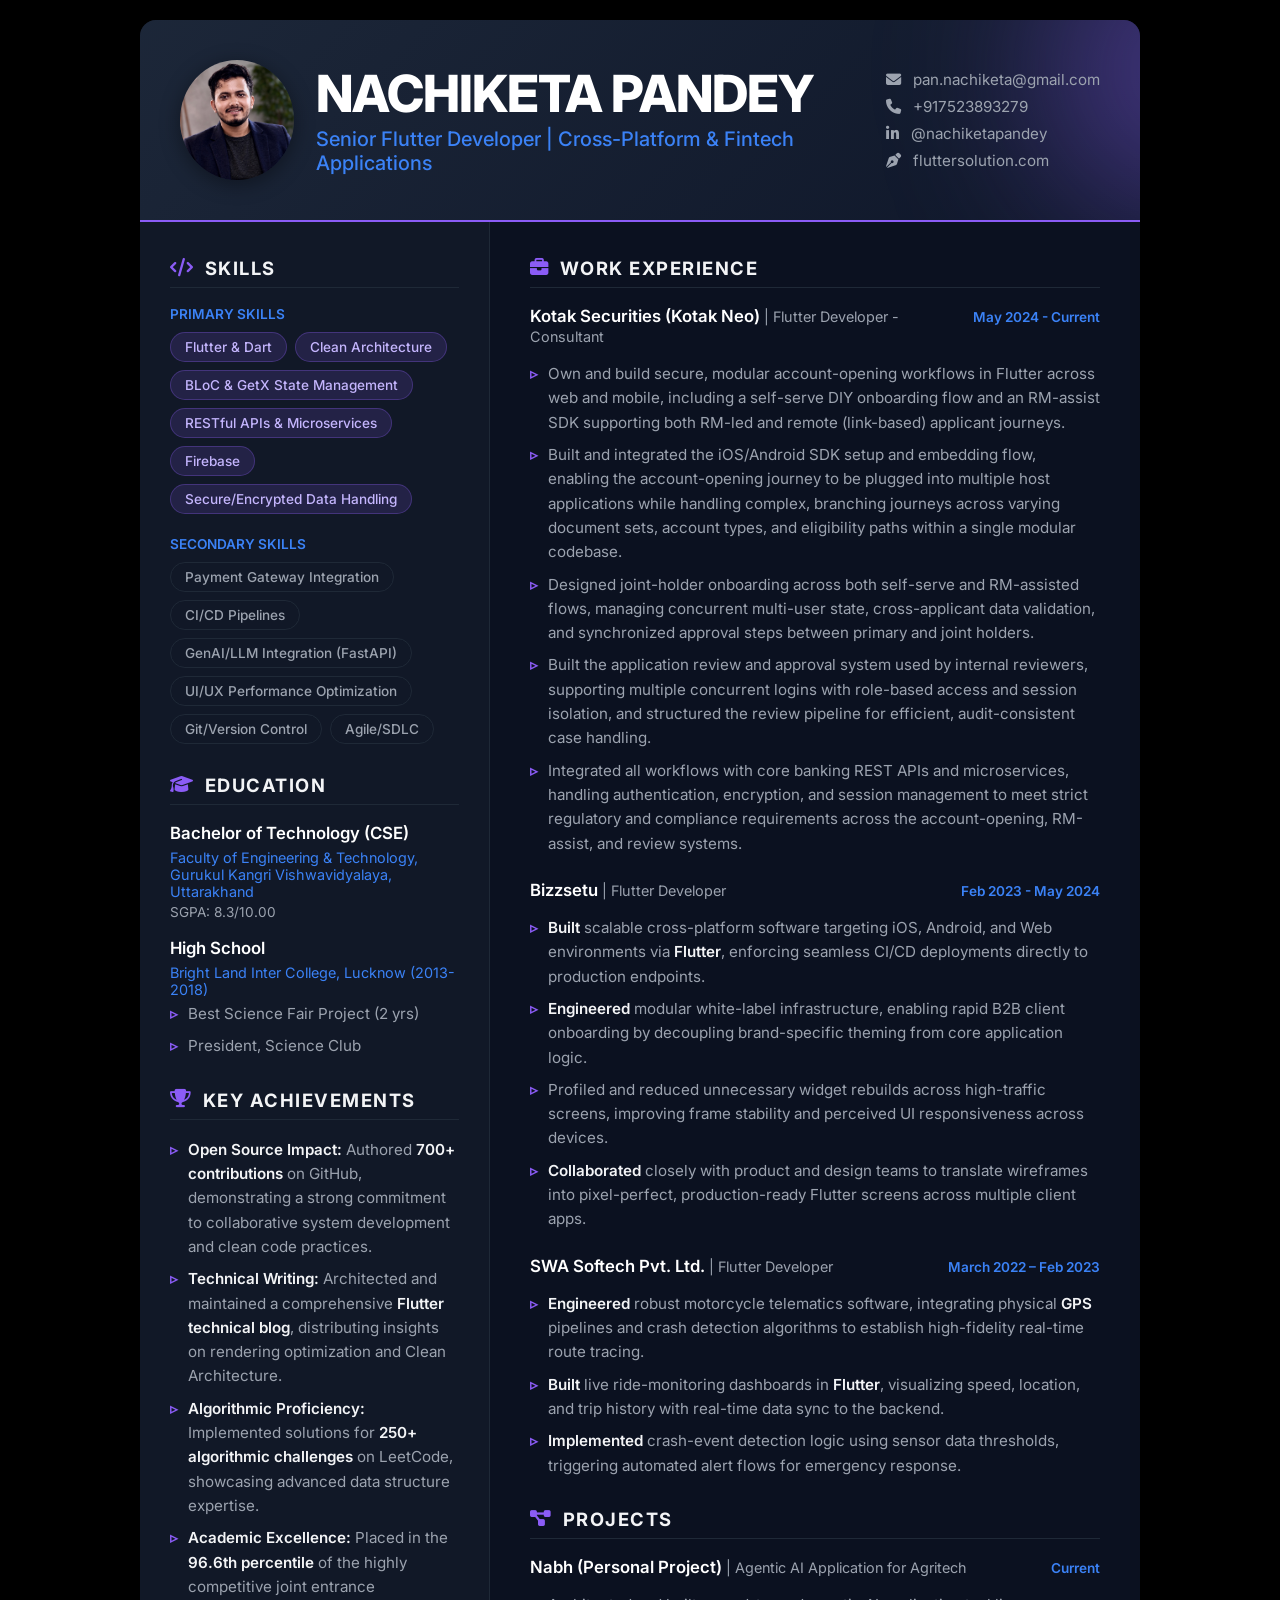
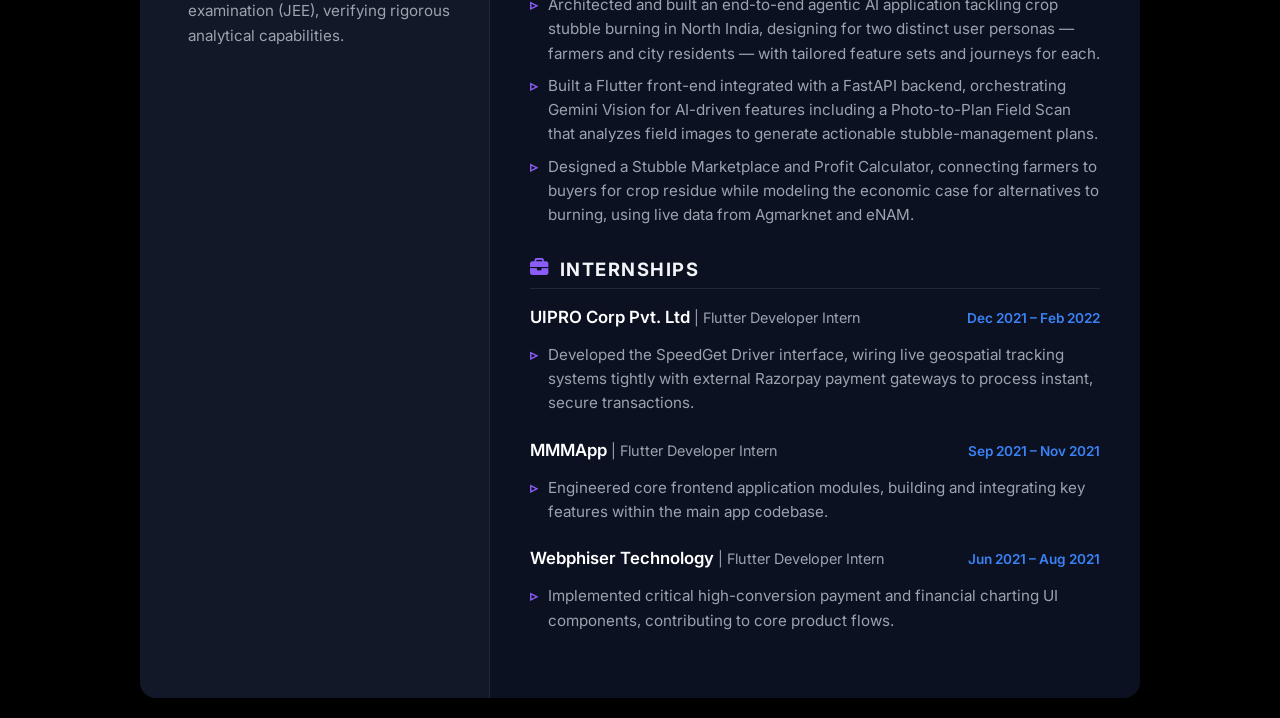
==== resume.html @ 03845c87 "resume revamp" ====
<!DOCTYPE html>
<html lang="en">

<head>
    <meta charset="UTF-8" />
    <meta name="viewport" content="width=device-width, initial-scale=1.0" />
    <meta name="title" content="Nachiketa Pandey - Resume" />
    <meta name="description" content="Resume of Nachiketa Pandey, Senior Flutter Developer" />
    <meta name="keywords" content="nachiketa, nachiketa pandey, resume, flutter, senior flutter developer, cross-platform, fintech, developer" />
    <meta name="robots" content="index, follow" />
    <title>Nachiketa Pandey - Resume</title>
    <link rel="icon" type="image/svg+xml" href="./favicon.svg" />
    <link rel="alternate icon" href="./favicon.svg" />
    <!-- Modern Fonts -->
    <link href="https://fonts.googleapis.com/css2?family=Inter:wght@300;400;500;600;700;800&display=swap"
        rel="stylesheet" />
    <link rel="stylesheet" href="https://cdnjs.cloudflare.com/ajax/libs/font-awesome/6.4.0/css/all.min.css" />
    <link href="./style.css?v=1.1" rel="stylesheet" />
</head>

<body>
    <div class="resume-container">
        <!-- Header -->
        <header>
            <div class="header-main-info">
                <img src="./profile.jpeg" alt="Nachiketa Pandey" class="profile-img" />
                <div class="header-name">
                    <h1>Nachiketa <span>Pandey</span></h1>
                    <p class="subtitle">Senior Flutter Developer | Cross-Platform & Fintech Applications</p>
                </div>
            </div>
            <div class="header-contact">
                <a href="mailto:pan.nachiketa@gmail.com"><i class="fas fa-envelope"></i> pan.nachiketa@gmail.com</a>
                <a href="callto:+917523893279"><i class="fas fa-phone"></i> +917523893279</a>
                <a href="https://www.linkedin.com/in/nachiketapandey/" target="_blank"><i class="fab fa-linkedin-in"></i> @nachiketapandey</a>
                <a href="https://portfolio.fluttersolution.com/" class="print-only portfolio-print-link" target="_blank"><i class="fas fa-globe"></i> portfolio.fluttersolution.com</a>
                <a href="https://www.fluttersolution.com/" class="blog-print-link" target="_blank"><i class="fas fa-pen-nib"></i> fluttersolution.com</a>
            </div>
        </header>

        <main>
            <!-- Summary (Print Only) -->
            <section class="summary print-only" id="summary">
                <h2>SUMMARY</h2>
                <p>Senior Flutter Developer with 4.5+ years building scalable, production-grade cross-platform applications for iOS, Android, and Web, with deep fintech domain experience across KYC/onboarding, payments, and secure account workflows. Strong in Clean Architecture, state management (BLoC/GetX), and REST/microservices integration. Additional full-stack capability with FastAPI/Python backends and LLM-powered feature development, used to independently architect and ship an end-to-end agentic AI application.</p>
            </section>

            <!-- Left Column -->
            <article class="column-left">
                <section class="skills">
                    <h2><i class="fas fa-code"></i> SKILLS</h2>
                    <div class="skill-category">
                        <h3>Primary Skills</h3>
                        <ul class="chips">
                            <li>Flutter & Dart</li>
                            <li>Clean Architecture</li>
                            <li>BLoC & GetX State Management</li>
                            <li>RESTful APIs & Microservices</li>
                            <li>Firebase</li>
                            <li>Secure/Encrypted Data Handling</li>
                        </ul>
                    </div>
                    <div class="skill-category">
                        <h3>Secondary Skills</h3>
                        <ul class="chips soft-chips">
                            <li>Payment Gateway Integration</li>
                            <li>CI/CD Pipelines</li>
                            <li>GenAI/LLM Integration (FastAPI)</li>
                            <li>UI/UX Performance Optimization</li>
                            <li>Git/Version Control</li>
                            <li>Agile/SDLC</li>
                        </ul>
                    </div>
                </section>

                <section class="education">
                    <h2><i class="fas fa-graduation-cap"></i> EDUCATION</h2>
                    <div class="edu-item">
                        <h3>Bachelor of Technology (CSE)</h3>
                        <p class="institute">Faculty of Engineering & Technology, Gurukul Kangri Vishwavidyalaya, Uttarakhand</p>
                        <p class="stats">SGPA: 8.3/10.00</p>
                    </div>
                    <div class="edu-item">
                        <h3>High School</h3>
                        <p class="institute">Bright Land Inter College, Lucknow (2013-2018)</p>
                        <ul class="bullet-list">
                            <li>Best Science Fair Project (2 yrs)</li>
                            <li>President, Science Club</li>
                        </ul>
                    </div>
                </section>

                <section class="achievements">
                    <h2><i class="fas fa-trophy"></i> KEY ACHIEVEMENTS</h2>
                    <ul class="bullet-list">
                        <li><b>Open Source Impact:</b> Authored <b>700+ contributions</b> on GitHub, demonstrating a strong commitment to collaborative system development and clean code practices.</li>
                        <li><b>Technical Writing:</b> Architected and maintained a comprehensive <b>Flutter technical blog</b>, distributing insights on rendering optimization and Clean Architecture.</li>
                        <li><b>Algorithmic Proficiency:</b> Implemented solutions for <b>250+ algorithmic challenges</b> on LeetCode, showcasing advanced data structure expertise.</li>
                        <li><b>Academic Excellence:</b> Placed in the <b>96.6th percentile</b> of the highly competitive joint entrance examination (JEE), verifying rigorous analytical capabilities.</li>
                    </ul>
                </section>
            </article>

            <!-- Right Column -->
            <article class="column-right">
                <section class="experience" id="work-experience">
                    <h2><i class="fas fa-briefcase"></i> WORK EXPERIENCE</h2>

                    <div class="job-item">
                        <div class="job-header">
                            <h3>Kotak Securities (Kotak Neo) <span>| Flutter Developer - Consultant</span></h3>
                            <span class="job-date">May 2024 - Current</span>
                        </div>
                        <ul class="bullet-list">
                            <li>Own and build secure, modular account-opening workflows in Flutter across web and mobile, including a self-serve DIY onboarding flow and an RM-assist SDK supporting both RM-led and remote (link-based) applicant journeys.</li>
                            <li>Built and integrated the iOS/Android SDK setup and embedding flow, enabling the account-opening journey to be plugged into multiple host applications while handling complex, branching journeys across varying document sets, account types, and eligibility paths within a single modular codebase.</li>
                            <li>Designed joint-holder onboarding across both self-serve and RM-assisted flows, managing concurrent multi-user state, cross-applicant data validation, and synchronized approval steps between primary and joint holders.</li>
                            <li>Built the application review and approval system used by internal reviewers, supporting multiple concurrent logins with role-based access and session isolation, and structured the review pipeline for efficient, audit-consistent case handling.</li>
                            <li>Integrated all workflows with core banking REST APIs and microservices, handling authentication, encryption, and session management to meet strict regulatory and compliance requirements across the account-opening, RM-assist, and review systems.</li>
                        </ul>
                    </div>

                    <div class="job-item">
                        <div class="job-header">
                            <h3>Bizzsetu <span>| Flutter Developer</span></h3>
                            <span class="job-date">Feb 2023 - May 2024</span>
                        </div>
                        <ul class="bullet-list">
                            <li><b>Built</b> scalable cross-platform software targeting iOS, Android, and Web environments via <b>Flutter</b>, enforcing seamless CI/CD deployments directly to production endpoints.</li>
                            <li><b>Engineered</b> modular white-label infrastructure, enabling rapid B2B client onboarding by decoupling brand-specific theming from core application logic.</li>
                            <li>Profiled and reduced unnecessary widget rebuilds across high-traffic screens, improving frame stability and perceived UI responsiveness across devices.</li>
                            <li><b>Collaborated</b> closely with product and design teams to translate wireframes into pixel-perfect, production-ready Flutter screens across multiple client apps.</li>
                        </ul>
                    </div>

                    <div class="job-item">
                        <div class="job-header">
                            <h3>SWA Softech Pvt. Ltd. <span>| Flutter Developer</span></h3>
                            <span class="job-date">March 2022 – Feb 2023</span>
                        </div>
                        <ul class="bullet-list">
                            <li><b>Engineered</b> robust motorcycle telematics software, integrating physical <b>GPS</b> pipelines and crash detection algorithms to establish high-fidelity real-time route tracing.</li>
                            <li><b>Built</b> live ride-monitoring dashboards in <b>Flutter</b>, visualizing speed, location, and trip history with real-time data sync to the backend.</li>
                            <li><b>Implemented</b> crash-event detection logic using sensor data thresholds, triggering automated alert flows for emergency response.</li>
                        </ul>
                    </div>
                </section>

                <section class="experience" id="projects">
                    <h2><i class="fas fa-project-diagram"></i> PROJECTS</h2>
                    <div class="job-item">
                        <div class="job-header">
                            <h3>Nabh (Personal Project) <span>| Agentic AI Application for Agritech</span></h3>
                            <span class="job-date">Current</span>
                        </div>
                        <ul class="bullet-list">
                            <li>Architected and built an end-to-end agentic AI application tackling crop stubble burning in North India, designing for two distinct user personas — farmers and city residents — with tailored feature sets and journeys for each.</li>
                            <li>Built a Flutter front-end integrated with a FastAPI backend, orchestrating Gemini Vision for AI-driven features including a Photo-to-Plan Field Scan that analyzes field images to generate actionable stubble-management plans.</li>
                            <li>Designed a Stubble Marketplace and Profit Calculator, connecting farmers to buyers for crop residue while modeling the economic case for alternatives to burning, using live data from Agmarknet and eNAM.</li>
                        </ul>
                    </div>
                </section>

                <section class="experience" id="internship">
                    <h2><i class="fas fa-briefcase"></i> INTERNSHIPS</h2>

                    <div class="job-item">
                        <div class="job-header">
                            <h3>UIPRO Corp Pvt. Ltd <span>| Flutter Developer Intern</span></h3>
                            <span class="job-date">Dec 2021 – Feb 2022</span>
                        </div>
                        <ul class="bullet-list">
                            <li>Developed the SpeedGet Driver interface, wiring live geospatial tracking systems tightly with external Razorpay payment gateways to process instant, secure transactions.</li>
                        </ul>
                    </div>

                    <div class="job-item">
                        <div class="job-header">
                            <h3>MMMApp <span>| Flutter Developer Intern</span></h3>
                            <span class="job-date">Sep 2021 – Nov 2021</span>
                        </div>
                        <ul class="bullet-list">
                            <li>Engineered core frontend application modules, building and integrating key features within the main app codebase.</li>
                        </ul>
                    </div>

                    <div class="job-item">
                        <div class="job-header">
                            <h3>Webphiser Technology <span>| Flutter Developer Intern</span></h3>
                            <span class="job-date">Jun 2021 – Aug 2021</span>
                        </div>
                        <ul class="bullet-list">
                            <li>Implemented critical high-conversion payment and financial charting UI components, contributing to core product flows.</li>
                        </ul>
                    </div>

                </section>
            </article>
        </main>
    <!-- Draggable Floating Action Widget -->
    <div class="fab-container print-only-hide" id="fabContainer">
        <div class="fab-header" id="fabHeader" title="Drag to move">
            <i class="fas fa-grip-vertical"></i>
            <span>Quick Contact & Actions</span>
            <button class="fab-toggle" id="fabToggle" aria-label="Toggle actions"><i class="fas fa-chevron-down"></i></button>
        </div>
        <div class="fab-options" id="fabOptions">
            <a href="javascript:window.print()" class="fab-btn" title="Download / Export PDF">
                <i class="fas fa-download"></i><span>Export PDF</span>
            </a>
            <a href="mailto:pan.nachiketa@gmail.com" class="fab-btn" title="Email">
                <i class="fas fa-envelope"></i><span>Email</span>
            </a>
            <a href="callto:+917523893279" class="fab-btn" title="Call">
                <i class="fas fa-phone"></i><span>Call</span>
            </a>
            <a href="https://www.linkedin.com/in/nachiketapandey/" target="_blank" class="fab-btn" title="LinkedIn">
                <i class="fab fa-linkedin-in"></i><span>LinkedIn</span>
            </a>
            <a href="https://www.fluttersolution.com/" target="_blank" class="fab-btn" title="Blog Site">
                <i class="fas fa-pen-nib"></i><span>Blog</span>
            </a>
        </div>
    </div>

    <!-- Exclusive Hire Deal Banner Modal -->
    <div class="hire-modal-overlay print-only-hide" id="hireModalOverlay">
        <div class="hire-modal-card">
            <button class="hire-modal-close" id="hireModalClose" aria-label="Close deal">&times;</button>
            <div class="hire-badge"><i class="fas fa-bolt"></i> EXCLUSIVE TALENT OFFER</div>
            <h2>Limited-Time Opportunity</h2>
            <p class="hire-subtitle">Looking for a Senior Flutter & Fintech Developer with 4.5+ years of proven delivery experience?</p>
            <div class="hire-highlights">
                <div class="highlight-item"><i class="fas fa-check-circle"></i> Complete End-to-End Ownership</div>
                <div class="highlight-item"><i class="fas fa-check-circle"></i> Clean Architecture & BLoC/GetX</div>
                <div class="highlight-item"><i class="fas fa-check-circle"></i> Full-Stack FastAPI & GenAI Capability</div>
            </div>
            <div class="hire-actions">
                <a href="mailto:pan.nachiketa@gmail.com?subject=Exclusive%20Role%20Discussion" class="hire-btn-primary"><i class="fas fa-paper-plane"></i> Schedule Discussion</a>
                <a href="callto:+917523893279" class="hire-btn-secondary"><i class="fas fa-phone-alt"></i> Direct Call</a>
            </div>
            <div class="hire-timer-bar" id="hireTimerBar">
                <span>Offer banner closing in <strong id="hireTimerCount">20</strong>s</span>
                <div class="timer-progress-track">
                    <div class="timer-progress-fill" id="timerProgressFill"></div>
                </div>
            </div>
        </div>
    </div>

    <!-- Top Left Minimized Pill Trigger -->
    <button class="hire-pill-trigger print-only-hide" id="hirePillTrigger">
        <i class="fas fa-bolt"></i>
        <span>Exclusive Offer</span>
    </button>

    <script>
        const fabContainer = document.getElementById('fabContainer');
        const fabHeader = document.getElementById('fabHeader');
        const fabToggle = document.getElementById('fabToggle');
        const fabOptions = document.getElementById('fabOptions');

        const hireModalOverlay = document.getElementById('hireModalOverlay');
        const hireModalClose = document.getElementById('hireModalClose');
        const hireTimerCount = document.getElementById('hireTimerCount');
        const timerProgressFill = document.getElementById('timerProgressFill');
        const hireTimerBar = document.getElementById('hireTimerBar');
        const hirePillTrigger = document.getElementById('hirePillTrigger');

        let isTimerFinished = false;

        // 1. Show FAB popup after 3 seconds delay
        window.addEventListener('DOMContentLoaded', () => {
            setTimeout(() => {
                if (fabContainer) {
                    fabContainer.classList.add('visible');
                }
            }, 3000);

            // 2. Show Exclusive Hire Deal Banner after 10 seconds delay
            setTimeout(() => {
                if (hireModalOverlay) {
                    hireModalOverlay.classList.add('visible');

                    // Start 20-second countdown & progress bar fill
                    let remainingSeconds = 20;
                    if (timerProgressFill) {
                        timerProgressFill.style.transition = 'width 20s linear';
                        timerProgressFill.style.width = '0%';
                    }

                    const countdownInterval = setInterval(() => {
                        remainingSeconds -= 1;
                        if (hireTimerCount && remainingSeconds >= 0) {
                            hireTimerCount.textContent = remainingSeconds;
                        }
                    }, 1000);

                    // Auto minimize after 20 seconds
                    setTimeout(() => {
                        clearInterval(countdownInterval);
                        minimizeHireModal();
                    }, 20000);
                }
            }, 10000);
        });

        function minimizeHireModal() {
            isTimerFinished = true;
            if (hireModalOverlay) {
                hireModalOverlay.classList.remove('visible');
            }
            if (hirePillTrigger) {
                hirePillTrigger.classList.add('visible');
            }
        }

        function reopenHireModal() {
            if (hireModalOverlay) {
                // Hide timer bar when reopened
                if (isTimerFinished && hireTimerBar) {
                    hireTimerBar.style.display = 'none';
                }
                hireModalOverlay.classList.add('visible');
            }
        }

        if (hireModalClose) {
            hireModalClose.addEventListener('click', minimizeHireModal);
        }

        if (hirePillTrigger) {
            hirePillTrigger.addEventListener('click', reopenHireModal);
        }

        // Toggle visibility menu
        if (fabToggle && fabOptions) {
            fabToggle.addEventListener('click', (e) => {
                e.stopPropagation();
                fabOptions.classList.toggle('collapsed');
                fabToggle.classList.toggle('collapsed');
            });
        }

        // Drag and Drop functionality
        if (fabContainer && fabHeader) {
            let isDragging = false;
            let currentX, currentY, initialX, initialY;
            let xOffset = 0, yOffset = 0;

            fabHeader.addEventListener('mousedown', dragStart);
            document.addEventListener('mousemove', drag);
            document.addEventListener('mouseup', dragEnd);

            fabHeader.addEventListener('touchstart', dragStart, { passive: false });
            document.addEventListener('touchmove', drag, { passive: false });
            document.addEventListener('touchend', dragEnd);

            function dragStart(e) {
                if (e.type === 'touchstart') {
                    initialX = e.touches[0].clientX - xOffset;
                    initialY = e.touches[0].clientY - yOffset;
                } else {
                    initialX = e.clientX - xOffset;
                    initialY = e.clientY - yOffset;
                }
                if (e.target === fabHeader || fabHeader.contains(e.target)) {
                    isDragging = true;
                }
            }

            function drag(e) {
                if (isDragging) {
                    e.preventDefault();
                    if (e.type === 'touchmove') {
                        currentX = e.touches[0].clientX - initialX;
                        currentY = e.touches[0].clientY - initialY;
                    } else {
                        currentX = e.clientX - initialX;
                        currentY = e.clientY - initialY;
                    }
                    xOffset = currentX;
                    yOffset = currentY;
                    setTranslate(currentX, currentY, fabContainer);
                }
            }

            function setTranslate(xPos, yPos, el) {
                el.style.transform = `translate3d(${xPos}px, ${yPos}px, 0)`;
            }

            function dragEnd() {
                initialX = currentX;
                initialY = currentY;
                isDragging = false;
            }
        }
    </script>
</body>

</html>
---- style.css ----
@import url('https://fonts.googleapis.com/css2?family=Inter:wght@300;400;500;600;700&display=swap');

:root {
  --bg-color: #0b1120;
  --panel-bg: #111827;
  --text-main: #f3f4f6;
  --text-muted: #9ca3af;
  --accent: #8b5cf6;
  --accent-glow: rgba(139, 92, 246, 0.4);
  --accent-secondary: #3b82f6;
  --border-color: #1f2937;
}

* {
  box-sizing: border-box;
  margin: 0;
  padding: 0;
}

body {
  font-family: 'Inter', sans-serif;
  background-color: #000;
  color: var(--text-main);
  display: flex;
  justify-content: center;
  padding: 20px;
  min-height: 100vh;
}

.resume-container {
  width: 100%;
  max-width: 1000px;
  background-color: var(--bg-color);
  box-shadow: 0 10px 50px rgba(0,0,0,0.8);
  border-radius: 16px;
  overflow: hidden;
  display: flex;
  flex-direction: column;
}

/* Header */
header {
  display: flex;
  justify-content: space-between;
  align-items: center;
  padding: 40px;
  background: linear-gradient(135deg, rgba(30,41,59,0.9), rgba(15,23,42,1));
  border-bottom: 2px solid var(--accent);
  position: relative;
  overflow: hidden;
}

header::before {
  content: '';
  position: absolute;
  top: -50%; right: -20%;
  width: 300px; height: 300px;
  background: var(--accent-glow);
  filter: blur(80px);
  border-radius: 50%;
  pointer-events: none;
}

.header-main-info {
  display: flex;
  align-items: center;
  gap: 22px;
  z-index: 10;
}

.profile-img {
  width: 120px;
  height: 120px;
  border-radius: 50%;
  object-fit: cover;
  border: none;
  box-shadow: 0 4px 20px rgba(0, 0, 0, 0.4);
}

.header-name h1 {
  font-size: 3.2rem;
  font-weight: 800;
  letter-spacing: -1px;
  color: #fff;
  line-height: 1.1;
  text-transform: uppercase;
}

.header-name h1 span {
  color: #fff;
}

.header-name .subtitle {
  font-size: 1.25rem;
  color: var(--accent-secondary);
  margin-top: 5px;
  font-weight: 500;
}

.header-contact {
  display: flex;
  flex-direction: column;
  gap: 8px;
  font-size: 0.95rem;
  z-index: 10;
}

.header-contact a {
  color: var(--text-muted);
  text-decoration: none;
  display: flex;
  align-items: center;
  gap: 12px;
  transition: color 0.3s, transform 0.3s;
}

.header-contact a:hover {
  color: var(--accent);
  transform: translateX(-4px);
}

/* Main Content area */
main {
  display: grid;
  grid-template-columns: 35% 65%;
  flex: 1;
}

.column-left {
  background-color: var(--panel-bg);
  padding: 35px 30px;
  border-right: 1px solid var(--border-color);
}

.column-right {
  padding: 35px 40px;
}

section {
  margin-bottom: 30px;
}



section h2 {
  font-size: 1.15rem;
  font-weight: 700;
  color: var(--text-main);
  text-transform: uppercase;
  letter-spacing: 1.5px;
  margin-bottom: 18px;
  display: flex;
  align-items: center;
  gap: 10px;
  border-bottom: 1px solid var(--border-color);
  padding-bottom: 8px;
}

section h2 i {
  color: var(--accent);
}

h3 {
  font-size: 1.05rem;
  color: #fff;
  font-weight: 600;
  margin-bottom: 6px;
}

/* Skills */
.skill-category {
  margin-bottom: 22px;
}

.skill-category h3 {
  color: var(--accent-secondary);
  font-size: 0.85rem;
  text-transform: uppercase;
  margin-bottom: 10px;
}

.chips {
  display: flex;
  flex-wrap: wrap;
  gap: 8px;
  list-style: none;
}

.chips li, .chips span {
  background: rgba(139, 92, 246, 0.15);
  color: #c4b5fd;
  border: 1px solid rgba(139, 92, 246, 0.3);
  padding: 6px 14px;
  border-radius: 20px;
  font-size: 0.85rem;
  font-weight: 500;
  transition: all 0.2s ease;
}

.chips li:hover, .chips span:hover {
  background: rgba(139, 92, 246, 0.35);
  transform: translateY(-2px);
  box-shadow: 0 4px 10px rgba(139, 92, 246, 0.2);
}

.soft-chips li, .soft-chips span {
  background: transparent;
  color: var(--text-muted);
  border: 1px solid var(--border-color);
}

.soft-chips li:hover, .soft-chips span:hover {
  background: var(--border-color);
  transform: translateY(-2px);
  box-shadow: none;
}

/* Education */
.edu-item {
  margin-bottom: 18px;
}

.edu-item .institute {
  color: var(--accent-secondary);
  font-size: 0.9rem;
  margin-bottom: 4px;
}

.edu-item .stats {
  font-size: 0.85rem;
  color: var(--text-muted);
}

/* Lists */
.bullet-list {
  list-style: none;
}
.bullet-list li {
  position: relative;
  padding-left: 18px;
  font-size: 0.95rem;
  color: var(--text-muted);
  line-height: 1.6;
  margin-bottom: 8px;
}
.bullet-list li::before {
  content: "▹";
  position: absolute;
  left: 0;
  color: var(--accent);
  font-weight: bold;
}
.bullet-list li b {
  color: var(--text-main);
  font-weight: 600;
}

/* Experience / Projects */
.job-item {
  margin-bottom: 24px;
}

.job-header {
  display: flex;
  justify-content: space-between;
  align-items: baseline;
  margin-bottom: 10px;
}

.job-header h3 span {
  color: var(--text-muted);
  font-weight: 400;
  font-size: 0.9rem;
}

.job-date {
  font-size: 0.85rem;
  color: var(--accent-secondary);
  font-weight: 600;
  white-space: nowrap;
}

.minor-text {
  font-size: 0.9rem;
  color: var(--text-muted);
  line-height: 1.5;
}

/* Animations */
@keyframes fadeInUp {
  from { opacity: 0; transform: translateY(15px); }
  to { opacity: 1; transform: translateY(0); }
}

.job-item, .edu-item, .skill-category {
  animation: fadeInUp 0.6s ease-out both;
}

.job-item:nth-child(2) { animation-delay: 0.1s; }
.job-item:nth-child(3) { animation-delay: 0.2s; }
.job-item:nth-child(4) { animation-delay: 0.3s; }
.job-item:nth-child(5) { animation-delay: 0.4s; }

/* Utilities */
.print-only {
  display: none !important;
}

/* Print styling for ATS compatibility */
@media print {
  @page {
    margin: 0.5cm 1.2cm 1.2cm 1.2cm;
    size: A4;
  }
  
  :root {
    --bg-color: #ffffff;
    --panel-bg: #ffffff; 
    --text-main: #000000;
    --text-muted: #000000;
    --accent: #000000;
    --accent-glow: transparent;
    --accent-secondary: #000000;
    --border-color: #000000;
  }

  html, body {
    -webkit-print-color-adjust: exact !important;
    print-color-adjust: exact !important;
    font-family: Arial, Helvetica, sans-serif !important;
    font-size: 9.5px;
    background: #ffffff !important;
    color: #000000 !important;
    line-height: 1.4;
  }
  
  body {
    padding: 0;
    margin: 0;
    display: block;
    animation: none !important;
  }

  .resume-container {
    box-shadow: none;
    max-width: none;
    width: 100%;
    margin: 0;
    border-radius: 0;
  }

  .print-only {
    display: block !important;
  }

  main {
    display: flex;
    flex-direction: column;
  }

  .column-left, .column-right {
    display: contents; /* Flattens layout into single column for ATS */
  }

  /* Single column precise ATS reading order */
  #summary         { order: 1; }
  .skills          { order: 2; }
  #work-experience { order: 3; }
  #projects        { order: 4; }
  #internship      { order: 5; }
  .education       { order: 6; }
  .achievements    { order: 7; }

  /* Format page breaks inside for better PDF reading */
  .job-item, .edu-item, .skill-category {
    page-break-inside: avoid;
    break-inside: avoid;
  }

  /* Soft header for print */
  header {
    background: #ffffff !important;
    border-bottom: 2px solid #000000;
    padding: 0 0 10px 0;
    display: flex;
    flex-direction: column;
    align-items: center;
    text-align: center;
  }

  header::before, .profile-img {
    display: none !important; /* Hide glow & avatar for ATS print export */
  }

  .header-name { margin-bottom: 2px; }
  
  .header-contact {
    display: flex;
    flex-direction: row;
    flex-wrap: wrap;
    justify-content: center;
    gap: 5px;
  }

  .fas, .fab { display: none !important; }

  .header-contact a[href^="mailto:"]::before { content: "Email: "; font-weight: bold; }
  .header-contact a[href^="callto:"]::before { content: "Phone: "; font-weight: bold; }
  .header-contact a[href*="linkedin.com"]::before { content: "LinkedIn: "; font-weight: bold; }
  .header-contact a[href*="github.com/nacpa"]::before { content: "GitHub: "; font-weight: bold; }
  .header-contact a.portfolio-print-link::before { content: "Portfolio: "; font-weight: bold; }
  .header-contact a.blog-print-link::before { content: "Blog: "; font-weight: bold; }

  .header-name h1, .header-name h1 span { 
    color: var(--text-main) !important;
    font-size: 1.6rem !important;
    letter-spacing: 4px;
  }

  .header-name .subtitle {
    color: var(--accent-secondary) !important;
    font-size: 0.85rem !important;
    margin-top: 1px;
  }

  h2, h3 {
    color: var(--text-main) !important;
    margin-bottom: 1px !important;
  }
  
  p, span, li {
    color: var(--text-muted) !important;
  }
  
  i {
    color: var(--accent) !important;
  }

  /* Convert chips to plain comma-separated text */
  .chips {
    display: block;
    margin-bottom: 6px;
  }
  
  .chips li, .chips span {
    display: inline;
    border: none !important;
    background: transparent !important;
    padding: 0;
    font-size: 0.85rem;
    color: #000000 !important;
    margin: 0;
    box-shadow: none !important;
    transform: none !important;
  }

  .chips li::after {
    content: ", ";
  }
  .chips li:last-child::after {
    content: "";
  }

  .bullet-list {
    padding-left: 0;
    margin-left: 10px;
  }

  .bullet-list li {
    position: relative;
    padding-left: 12px;
    margin-left: 0;
  }

  .bullet-list li::before {
    content: "•" !important;
    color: #000000;
    position: absolute;
    left: 0;
    top: 0;
    line-height: inherit;
  }

  .column-left section, .column-right section { 
    margin-bottom: 5px; 
  }

  section {
    margin-bottom: 5px;
  }

  section h2 { 
    font-size: 1.0rem;
    border-bottom: 1.2px solid #000000; 
    padding-bottom: 1px;
    margin-bottom: 3.5px;
    margin-top: 5px;
  }

  .skill-category { margin-bottom: 3.5px; }
  .skill-category h3 { font-size: 0.87rem; margin-bottom: 2px; }

  .job-header {
    display: block;
    margin-bottom: 1px;
  }

  .job-header h3 {
    display: inline;
    font-size: 0.97rem;
    margin-bottom: 0;
  }

  .job-date {
    display: inline;
    font-size: 0.86rem;
    font-weight: bold;
    margin-left: 6px;
    color: #000000 !important;
  }

  h3 { font-size: 0.97rem; margin-bottom: 0; }
  .bullet-list li { margin-bottom: 2.2px; font-size: 0.91rem; line-height: 1.42; }
  .bullet-list li::before { top: 0; }
  .job-date { font-weight: bold; font-size: 0.86rem; }
  .minor-text { font-size: 0.90rem; line-height: 1.40; }
  .edu-item .institute { font-size: 0.88rem; }
  .edu-item .stats { font-size: 0.86rem; }
  .job-item { margin-bottom: 6px; }
  .edu-item { margin-bottom: 4px; }

  .fab-container, .hire-modal-overlay, .hire-pill-trigger, .print-only-hide {
    display: none !important;
  }
}

/* Draggable Floating Action Widget */
.fab-container {
  position: fixed !important;
  bottom: 30px !important;
  right: 30px !important;
  display: flex;
  flex-direction: column;
  background: var(--panel-bg);
  border: 1px solid var(--accent);
  border-radius: 14px;
  box-shadow: 0 10px 30px rgba(0, 0, 0, 0.7), 0 0 15px var(--accent-glow);
  z-index: 99999 !important;
  overflow: hidden;
  touch-action: none;
  user-select: none;
  min-width: 210px;
  opacity: 0;
  visibility: hidden;
  transform: translateY(30px) scale(0.9);
  transition: opacity 0.5s cubic-bezier(0.175, 0.885, 0.32, 1.275), 
              visibility 0.5s cubic-bezier(0.175, 0.885, 0.32, 1.275), 
              transform 0.5s cubic-bezier(0.175, 0.885, 0.32, 1.275);
}

.fab-container.visible {
  opacity: 1;
  visibility: visible;
  transform: translateY(0) scale(1);
}

.fab-header {
  display: flex;
  align-items: center;
  gap: 10px;
  padding: 10px 14px;
  background: linear-gradient(135deg, rgba(139, 92, 246, 0.25), rgba(59, 130, 246, 0.25));
  border-bottom: 1px solid var(--border-color);
  cursor: grab;
  color: var(--text-main);
  font-size: 0.85rem;
  font-weight: 600;
}

.fab-header:active {
  cursor: grabbing;
}

.fab-header i.fa-grip-vertical {
  color: var(--accent);
}

.fab-toggle {
  margin-left: auto;
  background: transparent;
  border: none;
  color: var(--text-muted);
  font-size: 0.9rem;
  cursor: pointer;
  transition: transform 0.3s ease;
}

.fab-toggle.collapsed {
  transform: rotate(-90deg);
}

.fab-options {
  display: flex;
  flex-direction: column;
  padding: 8px;
  gap: 6px;
  max-height: 300px;
  transition: max-height 0.3s ease, opacity 0.3s ease, padding 0.3s ease;
  overflow: hidden;
}

.fab-options.collapsed {
  max-height: 0;
  opacity: 0;
  padding: 0 8px;
}

.fab-btn {
  display: flex;
  align-items: center;
  gap: 10px;
  background: rgba(31, 41, 55, 0.5);
  color: var(--text-main);
  border: 1px solid var(--border-color);
  padding: 8px 12px;
  border-radius: 8px;
  text-decoration: none;
  font-size: 0.85rem;
  font-weight: 500;
  transition: all 0.2s ease;
}

.fab-btn i {
  color: var(--accent);
  font-size: 0.95rem;
  width: 18px;
  text-align: center;
}

.fab-btn:hover {
  background: var(--accent);
  color: #fff;
  border-color: var(--accent);
}

.fab-btn:hover i {
  color: #fff;
}

/* Exclusive Hire Deal Center Modal Banner */
.hire-modal-overlay {
  position: fixed !important;
  top: 0;
  left: 0;
  width: 100vw;
  height: 100vh;
  background: rgba(0, 0, 0, 0.75);
  backdrop-filter: blur(8px);
  display: flex;
  align-items: center;
  justify-content: center;
  z-index: 999999 !important;
  opacity: 0;
  visibility: hidden;
  transition: opacity 0.5s ease, visibility 0.5s ease;
  padding: 20px;
}

.hire-modal-overlay.visible {
  opacity: 1;
  visibility: visible;
}

.hire-modal-card {
  position: relative;
  background: linear-gradient(135deg, #111827, #0b1120);
  border: 2px solid var(--accent);
  box-shadow: 0 0 50px rgba(139, 92, 246, 0.4), 0 20px 40px rgba(0, 0, 0, 0.8);
  border-radius: 20px;
  padding: 32px 28px 24px 28px;
  max-width: 480px;
  width: 100%;
  text-align: center;
  transform-origin: top left;
  transform: scale(0.1) translate(-250%, -250%);
  opacity: 0;
  transition: transform 0.55s cubic-bezier(0.4, 0, 0.2, 1), opacity 0.55s ease;
}

.hire-modal-overlay.visible .hire-modal-card {
  transform: scale(1) translate(0, 0);
  opacity: 1;
}

.hire-modal-close {
  position: absolute;
  top: 14px;
  right: 18px;
  background: transparent;
  border: none;
  color: var(--text-muted);
  font-size: 1.5rem;
  cursor: pointer;
  line-height: 1;
  transition: color 0.2s ease;
}

.hire-modal-close:hover {
  color: #fff;
}

.hire-badge {
  display: inline-flex;
  align-items: center;
  gap: 6px;
  background: rgba(139, 92, 246, 0.2);
  color: #c4b5fd;
  border: 1px solid var(--accent);
  padding: 6px 14px;
  border-radius: 20px;
  font-size: 0.78rem;
  font-weight: 700;
  letter-spacing: 1px;
  margin-bottom: 14px;
}

.hire-modal-card h2 {
  font-size: 1.6rem;
  font-weight: 800;
  color: #fff;
  margin-bottom: 8px;
}

.hire-subtitle {
  font-size: 0.95rem;
  color: var(--text-muted);
  line-height: 1.5;
  margin-bottom: 18px;
}

.hire-highlights {
  display: flex;
  flex-direction: column;
  gap: 8px;
  margin-bottom: 22px;
  text-align: left;
  background: rgba(31, 41, 55, 0.5);
  padding: 14px 16px;
  border-radius: 12px;
  border: 1px solid var(--border-color);
}

.highlight-item {
  font-size: 0.88rem;
  color: var(--text-main);
  display: flex;
  align-items: center;
  gap: 10px;
}

.highlight-item i {
  color: #34d399;
}

.hire-actions {
  display: flex;
  gap: 12px;
  margin-bottom: 18px;
}

.hire-btn-primary, .hire-btn-secondary {
  flex: 1;
  display: inline-flex;
  align-items: center;
  justify-content: center;
  gap: 8px;
  padding: 12px 16px;
  border-radius: 10px;
  font-weight: 600;
  font-size: 0.9rem;
  text-decoration: none;
  transition: all 0.2s ease;
}

.hire-btn-primary {
  background: linear-gradient(135deg, var(--accent), var(--accent-secondary));
  color: #fff;
  box-shadow: 0 4px 15px rgba(139, 92, 246, 0.4);
}

.hire-btn-primary:hover {
  transform: translateY(-2px);
  box-shadow: 0 6px 20px rgba(139, 92, 246, 0.6);
}

.hire-btn-secondary {
  background: transparent;
  color: var(--text-main);
  border: 1px solid var(--border-color);
}

.hire-btn-secondary:hover {
  background: var(--border-color);
  color: #fff;
}

.hire-timer-bar {
  font-size: 0.8rem;
  color: var(--text-muted);
  display: flex;
  flex-direction: column;
  gap: 6px;
}

.hire-timer-bar strong {
  color: var(--accent-secondary);
}

.timer-progress-track {
  width: 100%;
  height: 4px;
  background: rgba(255, 255, 255, 0.1);
  border-radius: 2px;
  overflow: hidden;
}

.timer-progress-fill {
  width: 100%;
  height: 100%;
  background: linear-gradient(90deg, var(--accent), var(--accent-secondary));
}

/* Top-Left Minimized Pill Trigger */
.hire-pill-trigger {
  position: fixed !important;
  top: 24px !important;
  left: 24px !important;
  z-index: 999999 !important;
  background: linear-gradient(135deg, var(--panel-bg), #1e293b);
  border: 1px solid var(--accent);
  color: var(--text-main);
  padding: 8px 16px;
  border-radius: 25px;
  font-size: 0.82rem;
  font-weight: 600;
  cursor: pointer;
  display: flex;
  align-items: center;
  gap: 8px;
  box-shadow: 0 4px 20px rgba(139, 92, 246, 0.4);
  opacity: 0;
  visibility: hidden;
  transform: translateY(-15px);
  transition: all 0.3s cubic-bezier(0.175, 0.885, 0.32, 1.275);
}

.hire-pill-trigger.visible {
  opacity: 1;
  visibility: visible;
  transform: translateY(0);
}

.hire-pill-trigger i {
  color: #f59e0b;
}

.hire-pill-trigger:hover {
  background: var(--accent);
  color: #fff;
  transform: translateY(-2px);
  box-shadow: 0 6px 25px rgba(139, 92, 246, 0.6);
}

.hire-pill-trigger:hover i {
  color: #fff;
}

/* Responsive adjustment for small screens */
@media screen and (max-width: 768px) {
  body {
    padding: 15px; /* Reduced outer padding for more content space */
  }
  .resume-container {
    border-radius: 12px;
  }
  main {
    display: flex;
    flex-direction: column;
  }
  .column-left {
    border-right: none;
    border-bottom: 1px solid var(--border-color);
    padding: 30px 20px;
  }
  .column-right {
    padding: 30px 20px;
  }
  header {
    flex-direction: column;
    text-align: center;
    gap: 15px;
    padding: 35px 20px;
  }
  .header-main-info {
    flex-direction: column;
    text-align: center;
    gap: 12px;
  }
  .header-name h1 { font-size: 2.3rem; }
  .header-name .subtitle { font-size: 1.1rem; }
  .header-contact { 
    align-items: center; 
    justify-content: center; 
    flex-direction: row; 
    flex-wrap: wrap; 
    gap: 15px;
    margin-top: 10px;
  }
  .fab-container {
    bottom: 20px;
    right: 20px;
  }
}
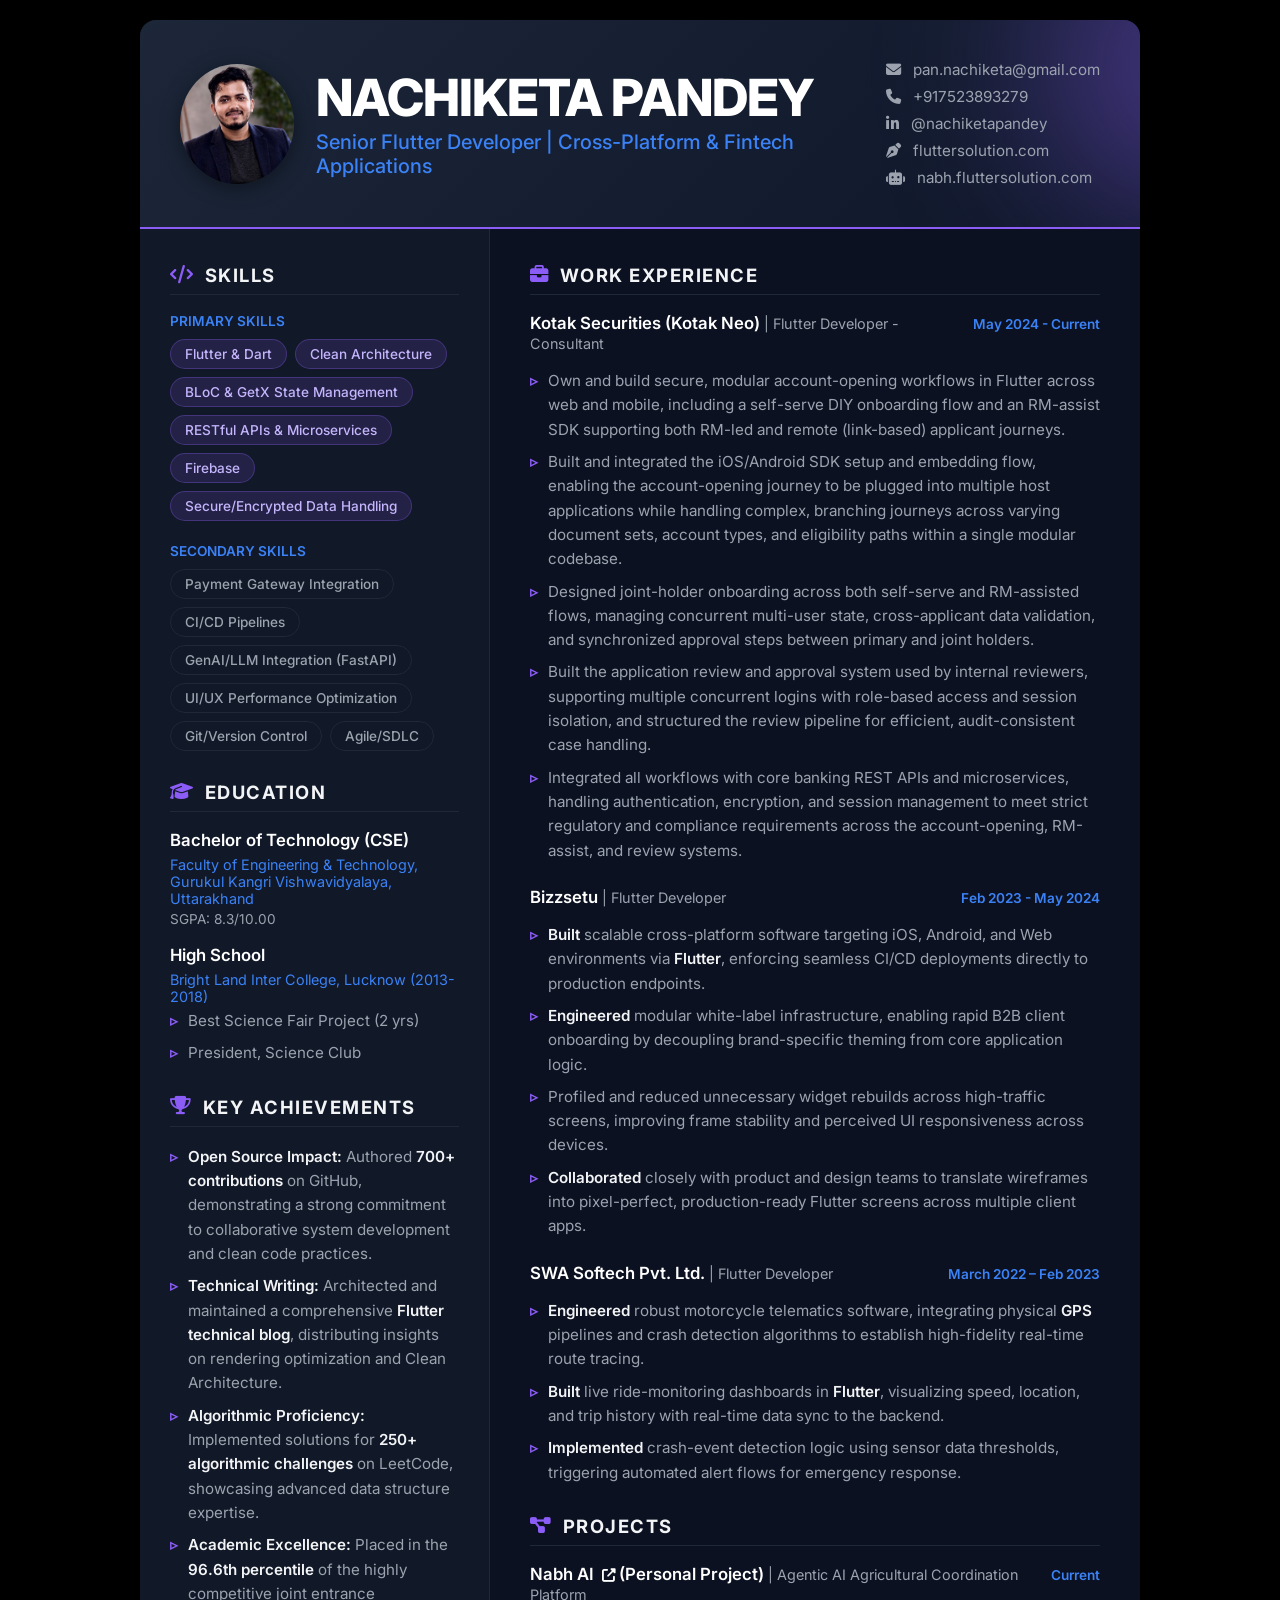
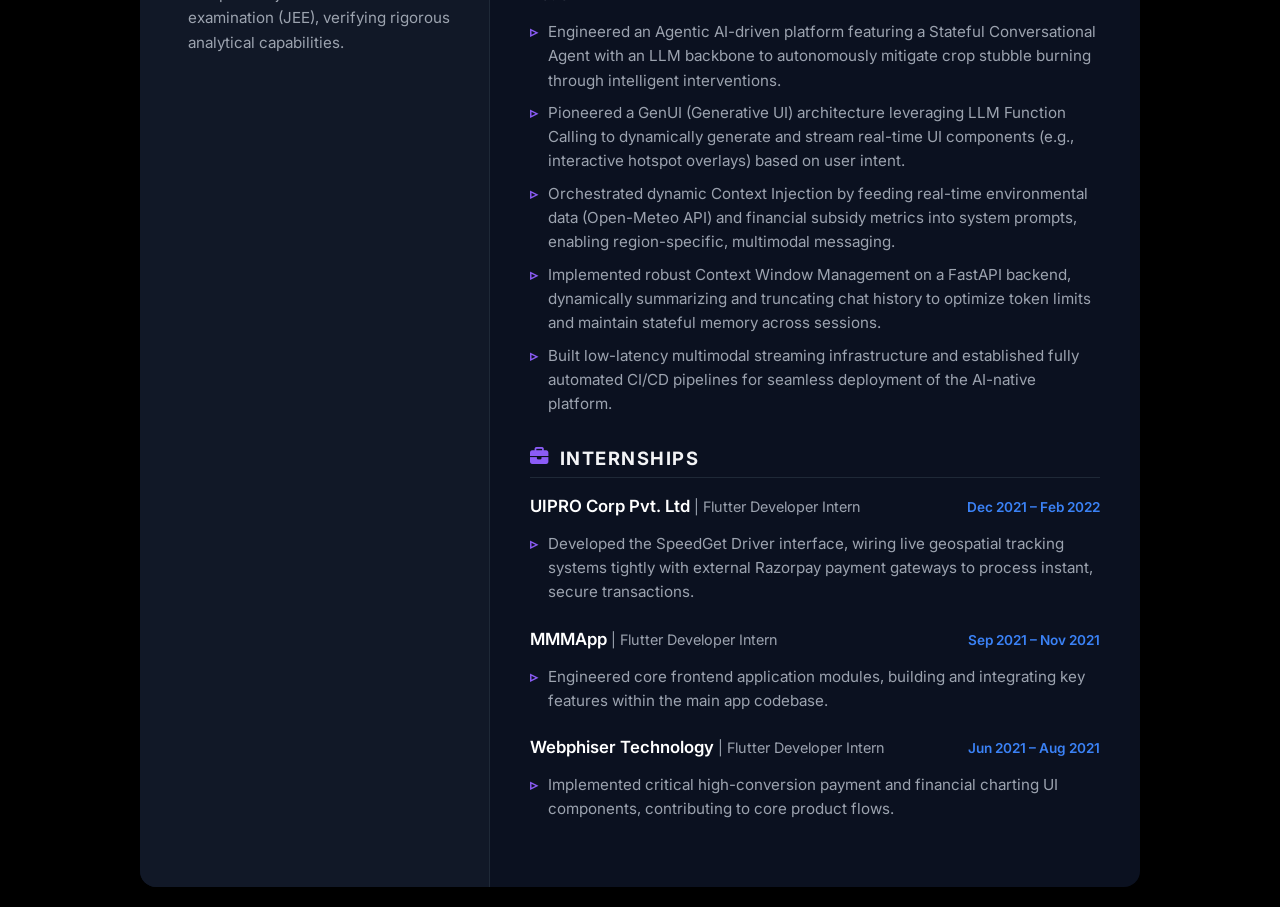
==== commit bb74b3cc: "project update" ====
--- a/resume.html
+++ b/resume.html
@@ -35,6 +35,7 @@
                 <a href="https://www.linkedin.com/in/nachiketapandey/" target="_blank"><i class="fab fa-linkedin-in"></i> @nachiketapandey</a>
                 <a href="https://portfolio.fluttersolution.com/" class="print-only portfolio-print-link" target="_blank"><i class="fas fa-globe"></i> portfolio.fluttersolution.com</a>
                 <a href="https://www.fluttersolution.com/" class="blog-print-link" target="_blank"><i class="fas fa-pen-nib"></i> fluttersolution.com</a>
+                <a href="https://nabh.fluttersolution.com/" class="project-print-link" target="_blank"><i class="fas fa-robot"></i> nabh.fluttersolution.com</a>
             </div>
         </header>
 
@@ -150,13 +151,15 @@
                     <h2><i class="fas fa-project-diagram"></i> PROJECTS</h2>
                     <div class="job-item">
                         <div class="job-header">
-                            <h3>Nabh (Personal Project) <span>| Agentic AI Application for Agritech</span></h3>
+                            <h3><a href="https://nabh.fluttersolution.com/" target="_blank" rel="noopener noreferrer" style="color: inherit; text-decoration: none;">Nabh AI <i class="fas fa-external-link-alt" style="font-size: 0.8em; margin-left: 4px;"></i></a> (Personal Project) <span>| Agentic AI Agricultural Coordination Platform</span></h3>
                             <span class="job-date">Current</span>
                         </div>
                         <ul class="bullet-list">
-                            <li>Architected and built an end-to-end agentic AI application tackling crop stubble burning in North India, designing for two distinct user personas — farmers and city residents — with tailored feature sets and journeys for each.</li>
-                            <li>Built a Flutter front-end integrated with a FastAPI backend, orchestrating Gemini Vision for AI-driven features including a Photo-to-Plan Field Scan that analyzes field images to generate actionable stubble-management plans.</li>
-                            <li>Designed a Stubble Marketplace and Profit Calculator, connecting farmers to buyers for crop residue while modeling the economic case for alternatives to burning, using live data from Agmarknet and eNAM.</li>
+                            <li>Engineered an Agentic AI-driven platform featuring a Stateful Conversational Agent with an LLM backbone to autonomously mitigate crop stubble burning through intelligent interventions.</li>
+                            <li>Pioneered a GenUI (Generative UI) architecture leveraging LLM Function Calling to dynamically generate and stream real-time UI components (e.g., interactive hotspot overlays) based on user intent.</li>
+                            <li>Orchestrated dynamic Context Injection by feeding real-time environmental data (Open-Meteo API) and financial subsidy metrics into system prompts, enabling region-specific, multimodal messaging.</li>
+                            <li>Implemented robust Context Window Management on a FastAPI backend, dynamically summarizing and truncating chat history to optimize token limits and maintain stateful memory across sessions.</li>
+                            <li>Built low-latency multimodal streaming infrastructure and established fully automated CI/CD pipelines for seamless deployment of the AI-native platform.</li>
                         </ul>
                     </div>
                 </section>
@@ -396,6 +399,24 @@
             }
         }
     </script>
+    <!-- Version control for PDF export -->
+    <script src="./version.js"></script>
+    <script>
+        if (typeof RESUME_VERSION !== 'undefined') {
+            const originalTitle = document.title;
+            
+            // Try to set it before print so the exported PDF takes this filename
+            window.addEventListener('beforeprint', () => {
+                document.title = `Resume_Nachiketa-${RESUME_VERSION}`;
+            });
+            window.addEventListener('afterprint', () => {
+                document.title = originalTitle;
+            });
+
+            // As a fallback for some browsers that capture title immediately, also just set it globally
+            document.title = `Resume_Nachiketa-${RESUME_VERSION}`;
+        }
+    </script>
 </body>
 
 </html>
--- a/style.css
+++ b/style.css
@@ -397,9 +397,14 @@
   .header-contact {
     display: flex;
     flex-direction: row;
-    flex-wrap: wrap;
+    flex-wrap: nowrap;
     justify-content: center;
-    gap: 5px;
+    gap: 6px;
+  }
+  .header-contact a {
+    display: inline-block;
+    font-size: 9px;
+    letter-spacing: -0.35px;
   }
 
   .fas, .fab { display: none !important; }
@@ -410,6 +415,7 @@
   .header-contact a[href*="github.com/nacpa"]::before { content: "GitHub: "; font-weight: bold; }
   .header-contact a.portfolio-print-link::before { content: "Portfolio: "; font-weight: bold; }
   .header-contact a.blog-print-link::before { content: "Blog: "; font-weight: bold; }
+  .header-contact a.project-print-link::before { content: "Project: "; font-weight: bold; }
 
   .header-name h1, .header-name h1 span { 
     color: var(--text-main) !important;
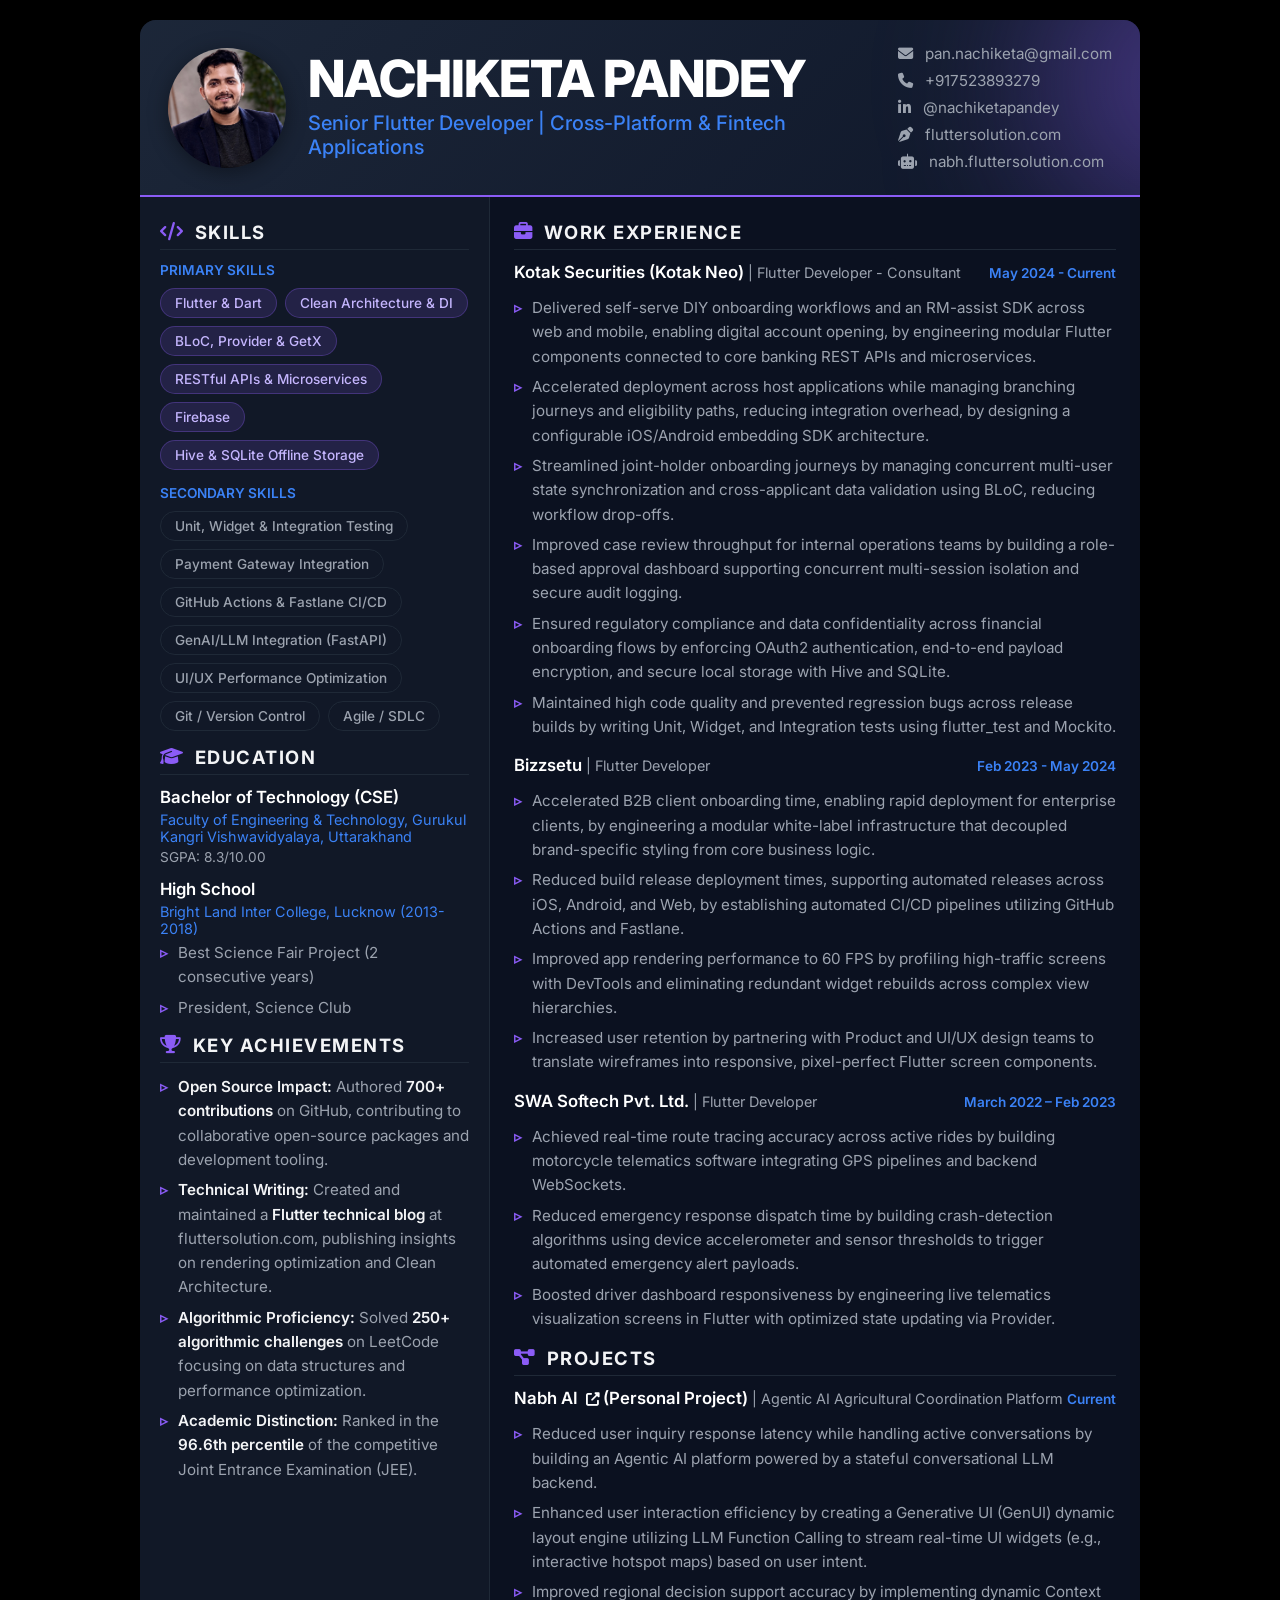
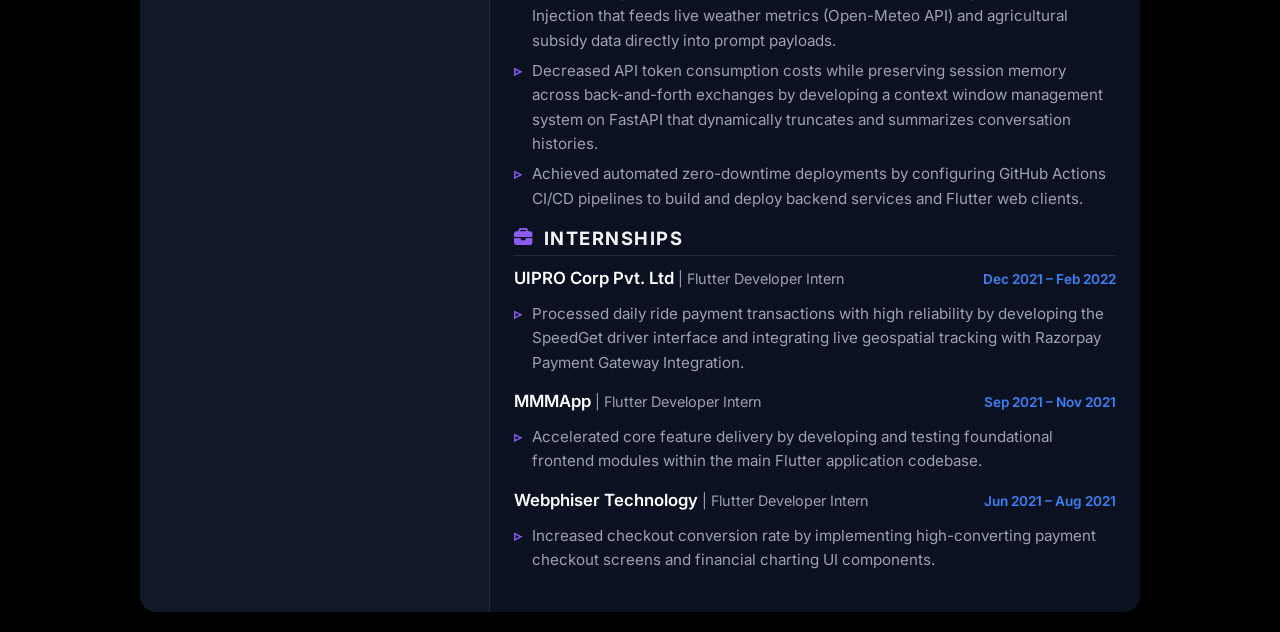
==== commit e28a2e3b: ".5 updatee" ====
--- a/resume.html
+++ b/resume.html
@@ -6,7 +6,8 @@
     <meta name="viewport" content="width=device-width, initial-scale=1.0" />
     <meta name="title" content="Nachiketa Pandey - Resume" />
     <meta name="description" content="Resume of Nachiketa Pandey, Senior Flutter Developer" />
-    <meta name="keywords" content="nachiketa, nachiketa pandey, resume, flutter, senior flutter developer, cross-platform, fintech, developer" />
+    <meta name="keywords"
+        content="nachiketa, nachiketa pandey, resume, flutter, senior flutter developer, cross-platform, fintech, developer" />
     <meta name="robots" content="index, follow" />
     <title>Nachiketa Pandey - Resume</title>
     <link rel="icon" type="image/svg+xml" href="./favicon.svg" />
@@ -32,18 +33,28 @@
             <div class="header-contact">
                 <a href="mailto:pan.nachiketa@gmail.com"><i class="fas fa-envelope"></i> pan.nachiketa@gmail.com</a>
                 <a href="callto:+917523893279"><i class="fas fa-phone"></i> +917523893279</a>
-                <a href="https://www.linkedin.com/in/nachiketapandey/" target="_blank"><i class="fab fa-linkedin-in"></i> @nachiketapandey</a>
-                <a href="https://portfolio.fluttersolution.com/" class="print-only portfolio-print-link" target="_blank"><i class="fas fa-globe"></i> portfolio.fluttersolution.com</a>
-                <a href="https://www.fluttersolution.com/" class="blog-print-link" target="_blank"><i class="fas fa-pen-nib"></i> fluttersolution.com</a>
-                <a href="https://nabh.fluttersolution.com/" class="project-print-link" target="_blank"><i class="fas fa-robot"></i> nabh.fluttersolution.com</a>
+                <a href="https://www.linkedin.com/in/nachiketapandey/" target="_blank"><i
+                        class="fab fa-linkedin-in"></i> @nachiketapandey</a>
+                <a href="https://portfolio.fluttersolution.com/" class="print-only portfolio-print-link"
+                    target="_blank"><i class="fas fa-globe"></i> portfolio.fluttersolution.com</a>
+                <a href="https://www.fluttersolution.com/" class="blog-print-link" target="_blank"><i
+                        class="fas fa-pen-nib"></i> fluttersolution.com</a>
+                <a href="https://nabh.fluttersolution.com/" class="project-print-link" target="_blank"><i
+                        class="fas fa-robot"></i> nabh.fluttersolution.com</a>
             </div>
         </header>
 
         <main>
-            <!-- Summary (Print Only) -->
+            <!-- Summary (Print Only & Main) -->
             <section class="summary print-only" id="summary">
                 <h2>SUMMARY</h2>
-                <p>Senior Flutter Developer with 4.5+ years building scalable, production-grade cross-platform applications for iOS, Android, and Web, with deep fintech domain experience across KYC/onboarding, payments, and secure account workflows. Strong in Clean Architecture, state management (BLoC/GetX), and REST/microservices integration. Additional full-stack capability with FastAPI/Python backends and LLM-powered feature development, used to independently architect and ship an end-to-end agentic AI application.</p>
+                <p>Senior Flutter Developer with 5+ years of experience engineering production-grade cross-platform
+                    applications across iOS, Android, and Web. Proven track record at <strong>Kotak Securities (Kotak
+                        Neo)</strong> building enterprise fintech account-onboarding systems, self-serve KYC workflows,
+                    and multi-tenant RM-assist SDKs integrated with core banking REST APIs and microservices. Expert in
+                    Clean Architecture, Dependency Injection, state management with BLoC, Provider, and GetX, offline
+                    persistence with Hive and SQLite, and automated CI/CD pipelines via GitHub Actions and Fastlane.
+                    Full-stack capability building FastAPI/Python backends and GenAI-powered systems.</p>
             </section>
 
             <!-- Left Column -->
@@ -54,22 +65,23 @@
                         <h3>Primary Skills</h3>
                         <ul class="chips">
                             <li>Flutter & Dart</li>
-                            <li>Clean Architecture</li>
-                            <li>BLoC & GetX State Management</li>
+                            <li>Clean Architecture & DI</li>
+                            <li>BLoC, Provider & GetX</li>
                             <li>RESTful APIs & Microservices</li>
                             <li>Firebase</li>
-                            <li>Secure/Encrypted Data Handling</li>
+                            <li>Hive & SQLite Offline Storage</li>
                         </ul>
                     </div>
                     <div class="skill-category">
                         <h3>Secondary Skills</h3>
                         <ul class="chips soft-chips">
+                            <li>Unit, Widget & Integration Testing</li>
                             <li>Payment Gateway Integration</li>
-                            <li>CI/CD Pipelines</li>
+                            <li>GitHub Actions & Fastlane CI/CD</li>
                             <li>GenAI/LLM Integration (FastAPI)</li>
                             <li>UI/UX Performance Optimization</li>
-                            <li>Git/Version Control</li>
-                            <li>Agile/SDLC</li>
+                            <li>Git / Version Control</li>
+                            <li>Agile / SDLC</li>
                         </ul>
                     </div>
                 </section>
@@ -78,14 +90,15 @@
                     <h2><i class="fas fa-graduation-cap"></i> EDUCATION</h2>
                     <div class="edu-item">
                         <h3>Bachelor of Technology (CSE)</h3>
-                        <p class="institute">Faculty of Engineering & Technology, Gurukul Kangri Vishwavidyalaya, Uttarakhand</p>
+                        <p class="institute">Faculty of Engineering & Technology, Gurukul Kangri Vishwavidyalaya,
+                            Uttarakhand</p>
                         <p class="stats">SGPA: 8.3/10.00</p>
                     </div>
                     <div class="edu-item">
                         <h3>High School</h3>
                         <p class="institute">Bright Land Inter College, Lucknow (2013-2018)</p>
                         <ul class="bullet-list">
-                            <li>Best Science Fair Project (2 yrs)</li>
+                            <li>Best Science Fair Project (2 consecutive years)</li>
                             <li>President, Science Club</li>
                         </ul>
                     </div>
@@ -94,10 +107,15 @@
                 <section class="achievements">
                     <h2><i class="fas fa-trophy"></i> KEY ACHIEVEMENTS</h2>
                     <ul class="bullet-list">
-                        <li><b>Open Source Impact:</b> Authored <b>700+ contributions</b> on GitHub, demonstrating a strong commitment to collaborative system development and clean code practices.</li>
-                        <li><b>Technical Writing:</b> Architected and maintained a comprehensive <b>Flutter technical blog</b>, distributing insights on rendering optimization and Clean Architecture.</li>
-                        <li><b>Algorithmic Proficiency:</b> Implemented solutions for <b>250+ algorithmic challenges</b> on LeetCode, showcasing advanced data structure expertise.</li>
-                        <li><b>Academic Excellence:</b> Placed in the <b>96.6th percentile</b> of the highly competitive joint entrance examination (JEE), verifying rigorous analytical capabilities.</li>
+                        <li><b>Open Source Impact:</b> Authored <b>700+ contributions</b> on GitHub, contributing to
+                            collaborative open-source packages and development tooling.</li>
+                        <li><b>Technical Writing:</b> Created and maintained a <b>Flutter technical blog</b> at
+                            fluttersolution.com, publishing insights on rendering optimization and Clean Architecture.
+                        </li>
+                        <li><b>Algorithmic Proficiency:</b> Solved <b>250+ algorithmic challenges</b> on LeetCode
+                            focusing on data structures and performance optimization.</li>
+                        <li><b>Academic Distinction:</b> Ranked in the <b>96.6th percentile</b> of the competitive Joint
+                            Entrance Examination (JEE).</li>
                     </ul>
                 </section>
             </article>
@@ -113,11 +131,23 @@
                             <span class="job-date">May 2024 - Current</span>
                         </div>
                         <ul class="bullet-list">
-                            <li>Own and build secure, modular account-opening workflows in Flutter across web and mobile, including a self-serve DIY onboarding flow and an RM-assist SDK supporting both RM-led and remote (link-based) applicant journeys.</li>
-                            <li>Built and integrated the iOS/Android SDK setup and embedding flow, enabling the account-opening journey to be plugged into multiple host applications while handling complex, branching journeys across varying document sets, account types, and eligibility paths within a single modular codebase.</li>
-                            <li>Designed joint-holder onboarding across both self-serve and RM-assisted flows, managing concurrent multi-user state, cross-applicant data validation, and synchronized approval steps between primary and joint holders.</li>
-                            <li>Built the application review and approval system used by internal reviewers, supporting multiple concurrent logins with role-based access and session isolation, and structured the review pipeline for efficient, audit-consistent case handling.</li>
-                            <li>Integrated all workflows with core banking REST APIs and microservices, handling authentication, encryption, and session management to meet strict regulatory and compliance requirements across the account-opening, RM-assist, and review systems.</li>
+                            <li>Delivered self-serve DIY onboarding workflows and an RM-assist SDK across web and
+                                mobile, enabling digital account opening, by engineering modular Flutter components
+                                connected to core banking REST APIs and microservices.</li>
+                            <li>Accelerated deployment across host applications while managing branching journeys and
+                                eligibility paths, reducing integration overhead, by designing a configurable
+                                iOS/Android embedding SDK architecture.</li>
+                            <li>Streamlined joint-holder onboarding journeys by managing concurrent multi-user state
+                                synchronization and cross-applicant data validation using BLoC, reducing workflow
+                                drop-offs.</li>
+                            <li>Improved case review throughput for internal operations teams by building a role-based
+                                approval dashboard supporting concurrent multi-session isolation and secure audit
+                                logging.</li>
+                            <li>Ensured regulatory compliance and data confidentiality across financial onboarding flows
+                                by enforcing OAuth2 authentication, end-to-end payload encryption, and secure local
+                                storage with Hive and SQLite.</li>
+                            <li>Maintained high code quality and prevented regression bugs across release builds by
+                                writing Unit, Widget, and Integration tests using flutter_test and Mockito.</li>
                         </ul>
                     </div>
 
@@ -127,10 +157,16 @@
                             <span class="job-date">Feb 2023 - May 2024</span>
                         </div>
                         <ul class="bullet-list">
-                            <li><b>Built</b> scalable cross-platform software targeting iOS, Android, and Web environments via <b>Flutter</b>, enforcing seamless CI/CD deployments directly to production endpoints.</li>
-                            <li><b>Engineered</b> modular white-label infrastructure, enabling rapid B2B client onboarding by decoupling brand-specific theming from core application logic.</li>
-                            <li>Profiled and reduced unnecessary widget rebuilds across high-traffic screens, improving frame stability and perceived UI responsiveness across devices.</li>
-                            <li><b>Collaborated</b> closely with product and design teams to translate wireframes into pixel-perfect, production-ready Flutter screens across multiple client apps.</li>
+                            <li>Accelerated B2B client onboarding time, enabling rapid deployment for enterprise
+                                clients, by engineering a modular white-label infrastructure that decoupled
+                                brand-specific styling from core business logic.</li>
+                            <li>Reduced build release deployment times, supporting automated releases across iOS,
+                                Android, and Web, by establishing automated CI/CD pipelines utilizing GitHub Actions and
+                                Fastlane.</li>
+                            <li>Improved app rendering performance to 60 FPS by profiling high-traffic screens with
+                                DevTools and eliminating redundant widget rebuilds across complex view hierarchies.</li>
+                            <li>Increased user retention by partnering with Product and UI/UX design teams to translate
+                                wireframes into responsive, pixel-perfect Flutter screen components.</li>
                         </ul>
                     </div>
 
@@ -140,9 +176,13 @@
                             <span class="job-date">March 2022 – Feb 2023</span>
                         </div>
                         <ul class="bullet-list">
-                            <li><b>Engineered</b> robust motorcycle telematics software, integrating physical <b>GPS</b> pipelines and crash detection algorithms to establish high-fidelity real-time route tracing.</li>
-                            <li><b>Built</b> live ride-monitoring dashboards in <b>Flutter</b>, visualizing speed, location, and trip history with real-time data sync to the backend.</li>
-                            <li><b>Implemented</b> crash-event detection logic using sensor data thresholds, triggering automated alert flows for emergency response.</li>
+                            <li>Achieved real-time route tracing accuracy across active rides by building motorcycle
+                                telematics software integrating GPS pipelines and backend WebSockets.</li>
+                            <li>Reduced emergency response dispatch time by building crash-detection algorithms using
+                                device accelerometer and sensor thresholds to trigger automated emergency alert
+                                payloads.</li>
+                            <li>Boosted driver dashboard responsiveness by engineering live telematics visualization
+                                screens in Flutter with optimized state updating via Provider.</li>
                         </ul>
                     </div>
                 </section>
@@ -151,15 +191,27 @@
                     <h2><i class="fas fa-project-diagram"></i> PROJECTS</h2>
                     <div class="job-item">
                         <div class="job-header">
-                            <h3><a href="https://nabh.fluttersolution.com/" target="_blank" rel="noopener noreferrer" style="color: inherit; text-decoration: none;">Nabh AI <i class="fas fa-external-link-alt" style="font-size: 0.8em; margin-left: 4px;"></i></a> (Personal Project) <span>| Agentic AI Agricultural Coordination Platform</span></h3>
+                            <h3><a href="https://nabh.fluttersolution.com/" target="_blank" rel="noopener noreferrer"
+                                    style="color: inherit; text-decoration: none;">Nabh AI <i
+                                        class="fas fa-external-link-alt"
+                                        style="font-size: 0.8em; margin-left: 4px;"></i></a> (Personal Project) <span>|
+                                    Agentic AI Agricultural Coordination Platform</span></h3>
                             <span class="job-date">Current</span>
                         </div>
                         <ul class="bullet-list">
-                            <li>Engineered an Agentic AI-driven platform featuring a Stateful Conversational Agent with an LLM backbone to autonomously mitigate crop stubble burning through intelligent interventions.</li>
-                            <li>Pioneered a GenUI (Generative UI) architecture leveraging LLM Function Calling to dynamically generate and stream real-time UI components (e.g., interactive hotspot overlays) based on user intent.</li>
-                            <li>Orchestrated dynamic Context Injection by feeding real-time environmental data (Open-Meteo API) and financial subsidy metrics into system prompts, enabling region-specific, multimodal messaging.</li>
-                            <li>Implemented robust Context Window Management on a FastAPI backend, dynamically summarizing and truncating chat history to optimize token limits and maintain stateful memory across sessions.</li>
-                            <li>Built low-latency multimodal streaming infrastructure and established fully automated CI/CD pipelines for seamless deployment of the AI-native platform.</li>
+                            <li>Reduced user inquiry response latency while handling active conversations by building an
+                                Agentic AI platform powered by a stateful conversational LLM backend.</li>
+                            <li>Enhanced user interaction efficiency by creating a Generative UI (GenUI) dynamic layout
+                                engine utilizing LLM Function Calling to stream real-time UI widgets (e.g., interactive
+                                hotspot maps) based on user intent.</li>
+                            <li>Improved regional decision support accuracy by implementing dynamic Context Injection
+                                that feeds live weather metrics (Open-Meteo API) and agricultural subsidy data directly
+                                into prompt payloads.</li>
+                            <li>Decreased API token consumption costs while preserving session memory across
+                                back-and-forth exchanges by developing a context window management system on FastAPI
+                                that dynamically truncates and summarizes conversation histories.</li>
+                            <li>Achieved automated zero-downtime deployments by configuring GitHub Actions CI/CD
+                                pipelines to build and deploy backend services and Flutter web clients.</li>
                         </ul>
                     </div>
                 </section>
@@ -173,7 +225,9 @@
                             <span class="job-date">Dec 2021 – Feb 2022</span>
                         </div>
                         <ul class="bullet-list">
-                            <li>Developed the SpeedGet Driver interface, wiring live geospatial tracking systems tightly with external Razorpay payment gateways to process instant, secure transactions.</li>
+                            <li>Processed daily ride payment transactions with high reliability by developing the
+                                SpeedGet driver interface and integrating live geospatial tracking with Razorpay Payment
+                                Gateway Integration.</li>
                         </ul>
                     </div>
 
@@ -183,7 +237,8 @@
                             <span class="job-date">Sep 2021 – Nov 2021</span>
                         </div>
                         <ul class="bullet-list">
-                            <li>Engineered core frontend application modules, building and integrating key features within the main app codebase.</li>
+                            <li>Accelerated core feature delivery by developing and testing foundational frontend
+                                modules within the main Flutter application codebase.</li>
                         </ul>
                     </div>
 
@@ -193,230 +248,237 @@
                             <span class="job-date">Jun 2021 – Aug 2021</span>
                         </div>
                         <ul class="bullet-list">
-                            <li>Implemented critical high-conversion payment and financial charting UI components, contributing to core product flows.</li>
+                            <li>Increased checkout conversion rate by implementing high-converting payment checkout
+                                screens and financial charting UI components.</li>
                         </ul>
                     </div>
 
                 </section>
             </article>
         </main>
-    <!-- Draggable Floating Action Widget -->
-    <div class="fab-container print-only-hide" id="fabContainer">
-        <div class="fab-header" id="fabHeader" title="Drag to move">
-            <i class="fas fa-grip-vertical"></i>
-            <span>Quick Contact & Actions</span>
-            <button class="fab-toggle" id="fabToggle" aria-label="Toggle actions"><i class="fas fa-chevron-down"></i></button>
+        <!-- Draggable Floating Action Widget -->
+        <div class="fab-container print-only-hide" id="fabContainer">
+            <div class="fab-header" id="fabHeader" title="Drag to move">
+                <i class="fas fa-grip-vertical"></i>
+                <span>Quick Contact & Actions</span>
+                <button class="fab-toggle" id="fabToggle" aria-label="Toggle actions"><i
+                        class="fas fa-chevron-down"></i></button>
+            </div>
+            <div class="fab-options" id="fabOptions">
+                <a href="javascript:window.print()" class="fab-btn" title="Download / Export PDF">
+                    <i class="fas fa-download"></i><span>Export PDF</span>
+                </a>
+                <a href="mailto:pan.nachiketa@gmail.com" class="fab-btn" title="Email">
+                    <i class="fas fa-envelope"></i><span>Email</span>
+                </a>
+                <a href="callto:+917523893279" class="fab-btn" title="Call">
+                    <i class="fas fa-phone"></i><span>Call</span>
+                </a>
+                <a href="https://www.linkedin.com/in/nachiketapandey/" target="_blank" class="fab-btn" title="LinkedIn">
+                    <i class="fab fa-linkedin-in"></i><span>LinkedIn</span>
+                </a>
+                <a href="https://www.fluttersolution.com/" target="_blank" class="fab-btn" title="Blog Site">
+                    <i class="fas fa-pen-nib"></i><span>Blog</span>
+                </a>
+            </div>
         </div>
-        <div class="fab-options" id="fabOptions">
-            <a href="javascript:window.print()" class="fab-btn" title="Download / Export PDF">
-                <i class="fas fa-download"></i><span>Export PDF</span>
-            </a>
-            <a href="mailto:pan.nachiketa@gmail.com" class="fab-btn" title="Email">
-                <i class="fas fa-envelope"></i><span>Email</span>
-            </a>
-            <a href="callto:+917523893279" class="fab-btn" title="Call">
-                <i class="fas fa-phone"></i><span>Call</span>
-            </a>
-            <a href="https://www.linkedin.com/in/nachiketapandey/" target="_blank" class="fab-btn" title="LinkedIn">
-                <i class="fab fa-linkedin-in"></i><span>LinkedIn</span>
-            </a>
-            <a href="https://www.fluttersolution.com/" target="_blank" class="fab-btn" title="Blog Site">
-                <i class="fas fa-pen-nib"></i><span>Blog</span>
-            </a>
-        </div>
-    </div>
-
-    <!-- Exclusive Hire Deal Banner Modal -->
-    <div class="hire-modal-overlay print-only-hide" id="hireModalOverlay">
-        <div class="hire-modal-card">
-            <button class="hire-modal-close" id="hireModalClose" aria-label="Close deal">&times;</button>
-            <div class="hire-badge"><i class="fas fa-bolt"></i> EXCLUSIVE TALENT OFFER</div>
-            <h2>Limited-Time Opportunity</h2>
-            <p class="hire-subtitle">Looking for a Senior Flutter & Fintech Developer with 4.5+ years of proven delivery experience?</p>
-            <div class="hire-highlights">
-                <div class="highlight-item"><i class="fas fa-check-circle"></i> Complete End-to-End Ownership</div>
-                <div class="highlight-item"><i class="fas fa-check-circle"></i> Clean Architecture & BLoC/GetX</div>
-                <div class="highlight-item"><i class="fas fa-check-circle"></i> Full-Stack FastAPI & GenAI Capability</div>
-            </div>
-            <div class="hire-actions">
-                <a href="mailto:pan.nachiketa@gmail.com?subject=Exclusive%20Role%20Discussion" class="hire-btn-primary"><i class="fas fa-paper-plane"></i> Schedule Discussion</a>
-                <a href="callto:+917523893279" class="hire-btn-secondary"><i class="fas fa-phone-alt"></i> Direct Call</a>
-            </div>
-            <div class="hire-timer-bar" id="hireTimerBar">
-                <span>Offer banner closing in <strong id="hireTimerCount">20</strong>s</span>
-                <div class="timer-progress-track">
-                    <div class="timer-progress-fill" id="timerProgressFill"></div>
+
+        <!-- Exclusive Hire Deal Banner Modal -->
+        <div class="hire-modal-overlay print-only-hide" id="hireModalOverlay">
+            <div class="hire-modal-card">
+                <button class="hire-modal-close" id="hireModalClose" aria-label="Close deal">&times;</button>
+                <div class="hire-badge"><i class="fas fa-bolt"></i> EXCLUSIVE TALENT OFFER</div>
+                <h2>Limited-Time Opportunity</h2>
+                <p class="hire-subtitle">Looking for a Senior Flutter & Fintech Developer with 5+ years of proven
+                    delivery experience?</p>
+                <div class="hire-highlights">
+                    <div class="highlight-item"><i class="fas fa-check-circle"></i> Complete End-to-End Ownership</div>
+                    <div class="highlight-item"><i class="fas fa-check-circle"></i> Clean Architecture &
+                        BLoC/Provider/GetX</div>
+                    <div class="highlight-item"><i class="fas fa-check-circle"></i> Full-Stack FastAPI & GenAI
+                        Capability</div>
+                </div>
+                <div class="hire-actions">
+                    <a href="mailto:pan.nachiketa@gmail.com?subject=Exclusive%20Role%20Discussion"
+                        class="hire-btn-primary"><i class="fas fa-paper-plane"></i> Schedule Discussion</a>
+                    <a href="callto:+917523893279" class="hire-btn-secondary"><i class="fas fa-phone-alt"></i> Direct
+                        Call</a>
+                </div>
+                <div class="hire-timer-bar" id="hireTimerBar">
+                    <span>Offer banner closing in <strong id="hireTimerCount">20</strong>s</span>
+                    <div class="timer-progress-track">
+                        <div class="timer-progress-fill" id="timerProgressFill"></div>
+                    </div>
                 </div>
             </div>
         </div>
-    </div>
-
-    <!-- Top Left Minimized Pill Trigger -->
-    <button class="hire-pill-trigger print-only-hide" id="hirePillTrigger">
-        <i class="fas fa-bolt"></i>
-        <span>Exclusive Offer</span>
-    </button>
-
-    <script>
-        const fabContainer = document.getElementById('fabContainer');
-        const fabHeader = document.getElementById('fabHeader');
-        const fabToggle = document.getElementById('fabToggle');
-        const fabOptions = document.getElementById('fabOptions');
-
-        const hireModalOverlay = document.getElementById('hireModalOverlay');
-        const hireModalClose = document.getElementById('hireModalClose');
-        const hireTimerCount = document.getElementById('hireTimerCount');
-        const timerProgressFill = document.getElementById('timerProgressFill');
-        const hireTimerBar = document.getElementById('hireTimerBar');
-        const hirePillTrigger = document.getElementById('hirePillTrigger');
-
-        let isTimerFinished = false;
-
-        // 1. Show FAB popup after 3 seconds delay
-        window.addEventListener('DOMContentLoaded', () => {
-            setTimeout(() => {
-                if (fabContainer) {
-                    fabContainer.classList.add('visible');
-                }
-            }, 3000);
-
-            // 2. Show Exclusive Hire Deal Banner after 10 seconds delay
-            setTimeout(() => {
+
+        <!-- Top Left Minimized Pill Trigger -->
+        <button class="hire-pill-trigger print-only-hide" id="hirePillTrigger">
+            <i class="fas fa-bolt"></i>
+            <span>Exclusive Offer</span>
+        </button>
+
+        <script>
+            const fabContainer = document.getElementById('fabContainer');
+            const fabHeader = document.getElementById('fabHeader');
+            const fabToggle = document.getElementById('fabToggle');
+            const fabOptions = document.getElementById('fabOptions');
+
+            const hireModalOverlay = document.getElementById('hireModalOverlay');
+            const hireModalClose = document.getElementById('hireModalClose');
+            const hireTimerCount = document.getElementById('hireTimerCount');
+            const timerProgressFill = document.getElementById('timerProgressFill');
+            const hireTimerBar = document.getElementById('hireTimerBar');
+            const hirePillTrigger = document.getElementById('hirePillTrigger');
+
+            let isTimerFinished = false;
+
+            // 1. Show FAB popup after 3 seconds delay
+            window.addEventListener('DOMContentLoaded', () => {
+                setTimeout(() => {
+                    if (fabContainer) {
+                        fabContainer.classList.add('visible');
+                    }
+                }, 3000);
+
+                // 2. Show Exclusive Hire Deal Banner after 10 seconds delay
+                setTimeout(() => {
+                    if (hireModalOverlay) {
+                        hireModalOverlay.classList.add('visible');
+
+                        // Start 20-second countdown & progress bar fill
+                        let remainingSeconds = 20;
+                        if (timerProgressFill) {
+                            timerProgressFill.style.transition = 'width 20s linear';
+                            timerProgressFill.style.width = '0%';
+                        }
+
+                        const countdownInterval = setInterval(() => {
+                            remainingSeconds -= 1;
+                            if (hireTimerCount && remainingSeconds >= 0) {
+                                hireTimerCount.textContent = remainingSeconds;
+                            }
+                        }, 1000);
+
+                        // Auto minimize after 20 seconds
+                        setTimeout(() => {
+                            clearInterval(countdownInterval);
+                            minimizeHireModal();
+                        }, 20000);
+                    }
+                }, 10000);
+            });
+
+            function minimizeHireModal() {
+                isTimerFinished = true;
                 if (hireModalOverlay) {
+                    hireModalOverlay.classList.remove('visible');
+                }
+                if (hirePillTrigger) {
+                    hirePillTrigger.classList.add('visible');
+                }
+            }
+
+            function reopenHireModal() {
+                if (hireModalOverlay) {
+                    // Hide timer bar when reopened
+                    if (isTimerFinished && hireTimerBar) {
+                        hireTimerBar.style.display = 'none';
+                    }
                     hireModalOverlay.classList.add('visible');
-
-                    // Start 20-second countdown & progress bar fill
-                    let remainingSeconds = 20;
-                    if (timerProgressFill) {
-                        timerProgressFill.style.transition = 'width 20s linear';
-                        timerProgressFill.style.width = '0%';
-                    }
-
-                    const countdownInterval = setInterval(() => {
-                        remainingSeconds -= 1;
-                        if (hireTimerCount && remainingSeconds >= 0) {
-                            hireTimerCount.textContent = remainingSeconds;
+                }
+            }
+
+            if (hireModalClose) {
+                hireModalClose.addEventListener('click', minimizeHireModal);
+            }
+
+            if (hirePillTrigger) {
+                hirePillTrigger.addEventListener('click', reopenHireModal);
+            }
+
+            // Toggle visibility menu
+            if (fabToggle && fabOptions) {
+                fabToggle.addEventListener('click', (e) => {
+                    e.stopPropagation();
+                    fabOptions.classList.toggle('collapsed');
+                    fabToggle.classList.toggle('collapsed');
+                });
+            }
+
+            // Drag and Drop functionality
+            if (fabContainer && fabHeader) {
+                let isDragging = false;
+                let currentX, currentY, initialX, initialY;
+                let xOffset = 0, yOffset = 0;
+
+                fabHeader.addEventListener('mousedown', dragStart);
+                document.addEventListener('mousemove', drag);
+                document.addEventListener('mouseup', dragEnd);
+
+                fabHeader.addEventListener('touchstart', dragStart, { passive: false });
+                document.addEventListener('touchmove', drag, { passive: false });
+                document.addEventListener('touchend', dragEnd);
+
+                function dragStart(e) {
+                    if (e.type === 'touchstart') {
+                        initialX = e.touches[0].clientX - xOffset;
+                        initialY = e.touches[0].clientY - yOffset;
+                    } else {
+                        initialX = e.clientX - xOffset;
+                        initialY = e.clientY - yOffset;
+                    }
+                    if (e.target === fabHeader || fabHeader.contains(e.target)) {
+                        isDragging = true;
+                    }
+                }
+
+                function drag(e) {
+                    if (isDragging) {
+                        e.preventDefault();
+                        if (e.type === 'touchmove') {
+                            currentX = e.touches[0].clientX - initialX;
+                            currentY = e.touches[0].clientY - initialY;
+                        } else {
+                            currentX = e.clientX - initialX;
+                            currentY = e.clientY - initialY;
                         }
-                    }, 1000);
-
-                    // Auto minimize after 20 seconds
-                    setTimeout(() => {
-                        clearInterval(countdownInterval);
-                        minimizeHireModal();
-                    }, 20000);
-                }
-            }, 10000);
-        });
-
-        function minimizeHireModal() {
-            isTimerFinished = true;
-            if (hireModalOverlay) {
-                hireModalOverlay.classList.remove('visible');
-            }
-            if (hirePillTrigger) {
-                hirePillTrigger.classList.add('visible');
-            }
-        }
-
-        function reopenHireModal() {
-            if (hireModalOverlay) {
-                // Hide timer bar when reopened
-                if (isTimerFinished && hireTimerBar) {
-                    hireTimerBar.style.display = 'none';
-                }
-                hireModalOverlay.classList.add('visible');
-            }
-        }
-
-        if (hireModalClose) {
-            hireModalClose.addEventListener('click', minimizeHireModal);
-        }
-
-        if (hirePillTrigger) {
-            hirePillTrigger.addEventListener('click', reopenHireModal);
-        }
-
-        // Toggle visibility menu
-        if (fabToggle && fabOptions) {
-            fabToggle.addEventListener('click', (e) => {
-                e.stopPropagation();
-                fabOptions.classList.toggle('collapsed');
-                fabToggle.classList.toggle('collapsed');
-            });
-        }
-
-        // Drag and Drop functionality
-        if (fabContainer && fabHeader) {
-            let isDragging = false;
-            let currentX, currentY, initialX, initialY;
-            let xOffset = 0, yOffset = 0;
-
-            fabHeader.addEventListener('mousedown', dragStart);
-            document.addEventListener('mousemove', drag);
-            document.addEventListener('mouseup', dragEnd);
-
-            fabHeader.addEventListener('touchstart', dragStart, { passive: false });
-            document.addEventListener('touchmove', drag, { passive: false });
-            document.addEventListener('touchend', dragEnd);
-
-            function dragStart(e) {
-                if (e.type === 'touchstart') {
-                    initialX = e.touches[0].clientX - xOffset;
-                    initialY = e.touches[0].clientY - yOffset;
-                } else {
-                    initialX = e.clientX - xOffset;
-                    initialY = e.clientY - yOffset;
-                }
-                if (e.target === fabHeader || fabHeader.contains(e.target)) {
-                    isDragging = true;
-                }
-            }
-
-            function drag(e) {
-                if (isDragging) {
-                    e.preventDefault();
-                    if (e.type === 'touchmove') {
-                        currentX = e.touches[0].clientX - initialX;
-                        currentY = e.touches[0].clientY - initialY;
-                    } else {
-                        currentX = e.clientX - initialX;
-                        currentY = e.clientY - initialY;
-                    }
-                    xOffset = currentX;
-                    yOffset = currentY;
-                    setTranslate(currentX, currentY, fabContainer);
-                }
-            }
-
-            function setTranslate(xPos, yPos, el) {
-                el.style.transform = `translate3d(${xPos}px, ${yPos}px, 0)`;
-            }
-
-            function dragEnd() {
-                initialX = currentX;
-                initialY = currentY;
-                isDragging = false;
-            }
-        }
-    </script>
-    <!-- Version control for PDF export -->
-    <script src="./version.js"></script>
-    <script>
-        if (typeof RESUME_VERSION !== 'undefined') {
-            const originalTitle = document.title;
-            
-            // Try to set it before print so the exported PDF takes this filename
-            window.addEventListener('beforeprint', () => {
+                        xOffset = currentX;
+                        yOffset = currentY;
+                        setTranslate(currentX, currentY, fabContainer);
+                    }
+                }
+
+                function setTranslate(xPos, yPos, el) {
+                    el.style.transform = `translate3d(${xPos}px, ${yPos}px, 0)`;
+                }
+
+                function dragEnd() {
+                    initialX = currentX;
+                    initialY = currentY;
+                    isDragging = false;
+                }
+            }
+        </script>
+        <!-- Version control for PDF export -->
+        <script src="./version.js"></script>
+        <script>
+            if (typeof RESUME_VERSION !== 'undefined') {
+                const originalTitle = document.title;
+
+                // Try to set it before print so the exported PDF takes this filename
+                window.addEventListener('beforeprint', () => {
+                    document.title = `Resume_Nachiketa-${RESUME_VERSION}`;
+                });
+                window.addEventListener('afterprint', () => {
+                    document.title = originalTitle;
+                });
+
+                // As a fallback for some browsers that capture title immediately, also just set it globally
                 document.title = `Resume_Nachiketa-${RESUME_VERSION}`;
-            });
-            window.addEventListener('afterprint', () => {
-                document.title = originalTitle;
-            });
-
-            // As a fallback for some browsers that capture title immediately, also just set it globally
-            document.title = `Resume_Nachiketa-${RESUME_VERSION}`;
-        }
-    </script>
+            }
+        </script>
 </body>
 
 </html>
--- a/style.css
+++ b/style.css
@@ -31,7 +31,7 @@
   width: 100%;
   max-width: 1000px;
   background-color: var(--bg-color);
-  box-shadow: 0 10px 50px rgba(0,0,0,0.8);
+  box-shadow: 0 10px 50px rgba(0, 0, 0, 0.8);
   border-radius: 16px;
   overflow: hidden;
   display: flex;
@@ -43,8 +43,8 @@
   display: flex;
   justify-content: space-between;
   align-items: center;
-  padding: 40px;
-  background: linear-gradient(135deg, rgba(30,41,59,0.9), rgba(15,23,42,1));
+  padding: 24px 28px;
+  background: linear-gradient(135deg, rgba(30, 41, 59, 0.9), rgba(15, 23, 42, 1));
   border-bottom: 2px solid var(--accent);
   position: relative;
   overflow: hidden;
@@ -53,8 +53,10 @@
 header::before {
   content: '';
   position: absolute;
-  top: -50%; right: -20%;
-  width: 300px; height: 300px;
+  top: -50%;
+  right: -20%;
+  width: 300px;
+  height: 300px;
   background: var(--accent-glow);
   filter: blur(80px);
   border-radius: 50%;
@@ -94,6 +96,7 @@
   font-size: 1.25rem;
   color: var(--accent-secondary);
   margin-top: 5px;
+  margin-bottom: 6px;
   font-weight: 500;
 }
 
@@ -128,19 +131,17 @@
 
 .column-left {
   background-color: var(--panel-bg);
-  padding: 35px 30px;
+  padding: 24px 20px;
   border-right: 1px solid var(--border-color);
 }
 
 .column-right {
-  padding: 35px 40px;
+  padding: 24px 24px;
 }
 
 section {
-  margin-bottom: 30px;
-}
-
-
+  margin-bottom: 5px;
+}
 
 section h2 {
   font-size: 1.15rem;
@@ -148,12 +149,12 @@
   color: var(--text-main);
   text-transform: uppercase;
   letter-spacing: 1.5px;
-  margin-bottom: 18px;
+  margin-bottom: 12px;
   display: flex;
   align-items: center;
   gap: 10px;
   border-bottom: 1px solid var(--border-color);
-  padding-bottom: 8px;
+  padding-bottom: 6px;
 }
 
 section h2 i {
@@ -164,12 +165,12 @@
   font-size: 1.05rem;
   color: #fff;
   font-weight: 600;
-  margin-bottom: 6px;
+  margin-bottom: 4px;
 }
 
 /* Skills */
 .skill-category {
-  margin-bottom: 22px;
+  margin-bottom: 15px;
 }
 
 .skill-category h3 {
@@ -186,7 +187,8 @@
   list-style: none;
 }
 
-.chips li, .chips span {
+.chips li,
+.chips span {
   background: rgba(139, 92, 246, 0.15);
   color: #c4b5fd;
   border: 1px solid rgba(139, 92, 246, 0.3);
@@ -197,19 +199,22 @@
   transition: all 0.2s ease;
 }
 
-.chips li:hover, .chips span:hover {
+.chips li:hover,
+.chips span:hover {
   background: rgba(139, 92, 246, 0.35);
   transform: translateY(-2px);
   box-shadow: 0 4px 10px rgba(139, 92, 246, 0.2);
 }
 
-.soft-chips li, .soft-chips span {
+.soft-chips li,
+.soft-chips span {
   background: transparent;
   color: var(--text-muted);
   border: 1px solid var(--border-color);
 }
 
-.soft-chips li:hover, .soft-chips span:hover {
+.soft-chips li:hover,
+.soft-chips span:hover {
   background: var(--border-color);
   transform: translateY(-2px);
   box-shadow: none;
@@ -217,7 +222,7 @@
 
 /* Education */
 .edu-item {
-  margin-bottom: 18px;
+  margin-bottom: 14px;
 }
 
 .edu-item .institute {
@@ -235,14 +240,16 @@
 .bullet-list {
   list-style: none;
 }
+
 .bullet-list li {
   position: relative;
   padding-left: 18px;
   font-size: 0.95rem;
   color: var(--text-muted);
   line-height: 1.6;
-  margin-bottom: 8px;
-}
+  margin-bottom: 6px;
+}
+
 .bullet-list li::before {
   content: "▹";
   position: absolute;
@@ -250,6 +257,7 @@
   color: var(--accent);
   font-weight: bold;
 }
+
 .bullet-list li b {
   color: var(--text-main);
   font-weight: 600;
@@ -257,7 +265,7 @@
 
 /* Experience / Projects */
 .job-item {
-  margin-bottom: 24px;
+  margin-bottom: 16px;
 }
 
 .job-header {
@@ -288,18 +296,38 @@
 
 /* Animations */
 @keyframes fadeInUp {
-  from { opacity: 0; transform: translateY(15px); }
-  to { opacity: 1; transform: translateY(0); }
-}
-
-.job-item, .edu-item, .skill-category {
+  from {
+    opacity: 0;
+    transform: translateY(15px);
+  }
+
+  to {
+    opacity: 1;
+    transform: translateY(0);
+  }
+}
+
+.job-item,
+.edu-item,
+.skill-category {
   animation: fadeInUp 0.6s ease-out both;
 }
 
-.job-item:nth-child(2) { animation-delay: 0.1s; }
-.job-item:nth-child(3) { animation-delay: 0.2s; }
-.job-item:nth-child(4) { animation-delay: 0.3s; }
-.job-item:nth-child(5) { animation-delay: 0.4s; }
+.job-item:nth-child(2) {
+  animation-delay: 0.1s;
+}
+
+.job-item:nth-child(3) {
+  animation-delay: 0.2s;
+}
+
+.job-item:nth-child(4) {
+  animation-delay: 0.3s;
+}
+
+.job-item:nth-child(5) {
+  animation-delay: 0.4s;
+}
 
 /* Utilities */
 .print-only {
@@ -309,13 +337,13 @@
 /* Print styling for ATS compatibility */
 @media print {
   @page {
-    margin: 0.5cm 1.2cm 1.2cm 1.2cm;
-    size: A4;
-  }
-  
+    margin: 0;
+    size: A4 portrait;
+  }
+
   :root {
     --bg-color: #ffffff;
-    --panel-bg: #ffffff; 
+    --panel-bg: #ffffff;
     --text-main: #000000;
     --text-muted: #000000;
     --accent: #000000;
@@ -324,19 +352,20 @@
     --border-color: #000000;
   }
 
-  html, body {
+  html,
+  body {
     -webkit-print-color-adjust: exact !important;
     print-color-adjust: exact !important;
     font-family: Arial, Helvetica, sans-serif !important;
-    font-size: 9.5px;
+    font-size: 9.5px !important;
     background: #ffffff !important;
     color: #000000 !important;
     line-height: 1.4;
   }
-  
+
   body {
-    padding: 0;
-    margin: 0;
+    padding: 4mm 6mm !important;
+    margin: 0 !important;
     display: block;
     animation: none !important;
   }
@@ -358,21 +387,45 @@
     flex-direction: column;
   }
 
-  .column-left, .column-right {
-    display: contents; /* Flattens layout into single column for ATS */
+  .column-left,
+  .column-right {
+    display: contents;
+    /* Flattens layout into single column for ATS */
   }
 
   /* Single column precise ATS reading order */
-  #summary         { order: 1; }
-  .skills          { order: 2; }
-  #work-experience { order: 3; }
-  #projects        { order: 4; }
-  #internship      { order: 5; }
-  .education       { order: 6; }
-  .achievements    { order: 7; }
+  #summary {
+    order: 1;
+  }
+
+  .skills {
+    order: 2;
+  }
+
+  #work-experience {
+    order: 3;
+  }
+
+  #projects {
+    order: 4;
+  }
+
+  #internship {
+    order: 5;
+  }
+
+  .education {
+    order: 6;
+  }
+
+  .achievements {
+    order: 7;
+  }
 
   /* Format page breaks inside for better PDF reading */
-  .job-item, .edu-item, .skill-category {
+  .job-item,
+  .edu-item,
+  .skill-category {
     page-break-inside: avoid;
     break-inside: avoid;
   }
@@ -388,12 +441,16 @@
     text-align: center;
   }
 
-  header::before, .profile-img {
-    display: none !important; /* Hide glow & avatar for ATS print export */
-  }
-
-  .header-name { margin-bottom: 2px; }
-  
+  header::before,
+  .profile-img {
+    display: none !important;
+    /* Hide glow & avatar for ATS print export */
+  }
+
+  .header-name {
+    margin-bottom: 2px;
+  }
+
   .header-contact {
     display: flex;
     flex-direction: row;
@@ -401,43 +458,82 @@
     justify-content: center;
     gap: 6px;
   }
+
   .header-contact a {
     display: inline-block;
     font-size: 9px;
-    letter-spacing: -0.35px;
-  }
-
-  .fas, .fab { display: none !important; }
-
-  .header-contact a[href^="mailto:"]::before { content: "Email: "; font-weight: bold; }
-  .header-contact a[href^="callto:"]::before { content: "Phone: "; font-weight: bold; }
-  .header-contact a[href*="linkedin.com"]::before { content: "LinkedIn: "; font-weight: bold; }
-  .header-contact a[href*="github.com/nacpa"]::before { content: "GitHub: "; font-weight: bold; }
-  .header-contact a.portfolio-print-link::before { content: "Portfolio: "; font-weight: bold; }
-  .header-contact a.blog-print-link::before { content: "Blog: "; font-weight: bold; }
-  .header-contact a.project-print-link::before { content: "Project: "; font-weight: bold; }
-
-  .header-name h1, .header-name h1 span { 
+    letter-spacing: normal !important;
+  }
+
+  .fas,
+  .fab {
+    display: none !important;
+  }
+
+  .header-contact a[href^="mailto:"]::before {
+    content: "Email: ";
+    font-weight: bold;
+  }
+
+  .header-contact a[href^="callto:"]::before {
+    content: "Phone: ";
+    font-weight: bold;
+  }
+
+  .header-contact a[href*="linkedin.com"]::before {
+    content: "LinkedIn: ";
+    font-weight: bold;
+  }
+
+  .header-contact a[href*="github.com/nacpa"]::before {
+    content: "GitHub: ";
+    font-weight: bold;
+  }
+
+  .header-contact a.portfolio-print-link::before {
+    content: "Portfolio: ";
+    font-weight: bold;
+  }
+
+  .header-contact a.blog-print-link::before {
+    content: "Blog: ";
+    font-weight: bold;
+  }
+
+  .header-contact a.project-print-link::before {
+    content: "Project: ";
+    font-weight: bold;
+  }
+
+  .header-name h1,
+  .header-name h1 span {
     color: var(--text-main) !important;
     font-size: 1.6rem !important;
-    letter-spacing: 4px;
+    font-weight: 800 !important;
+    letter-spacing: 0.5px !important;
+    margin: 0 !important;
+    padding: 0 !important;
   }
 
   .header-name .subtitle {
     color: var(--accent-secondary) !important;
     font-size: 0.85rem !important;
-    margin-top: 1px;
-  }
-
-  h2, h3 {
+    margin-top: 2px !important;
+    margin-bottom: 4px !important;
+  }
+
+  h2,
+  h3 {
     color: var(--text-main) !important;
     margin-bottom: 1px !important;
   }
-  
-  p, span, li {
+
+  p,
+  span,
+  li {
     color: var(--text-muted) !important;
   }
-  
+
   i {
     color: var(--accent) !important;
   }
@@ -447,8 +543,9 @@
     display: block;
     margin-bottom: 6px;
   }
-  
-  .chips li, .chips span {
+
+  .chips li,
+  .chips span {
     display: inline;
     border: none !important;
     background: transparent !important;
@@ -463,6 +560,7 @@
   .chips li::after {
     content: ", ";
   }
+
   .chips li:last-child::after {
     content: "";
   }
@@ -487,24 +585,31 @@
     line-height: inherit;
   }
 
-  .column-left section, .column-right section { 
-    margin-bottom: 5px; 
+  .column-left section,
+  .column-right section {
+    margin-bottom: 5px;
   }
 
   section {
     margin-bottom: 5px;
   }
 
-  section h2 { 
+  section h2 {
     font-size: 1.0rem;
-    border-bottom: 1.2px solid #000000; 
+    border-bottom: 1.2px solid #000000;
     padding-bottom: 1px;
     margin-bottom: 3.5px;
     margin-top: 5px;
   }
 
-  .skill-category { margin-bottom: 3.5px; }
-  .skill-category h3 { font-size: 0.87rem; margin-bottom: 2px; }
+  .skill-category {
+    margin-bottom: 3.5px;
+  }
+
+  .skill-category h3 {
+    font-size: 0.87rem;
+    margin-bottom: 2px;
+  }
 
   .job-header {
     display: block;
@@ -525,17 +630,51 @@
     color: #000000 !important;
   }
 
-  h3 { font-size: 0.97rem; margin-bottom: 0; }
-  .bullet-list li { margin-bottom: 2.2px; font-size: 0.91rem; line-height: 1.42; }
-  .bullet-list li::before { top: 0; }
-  .job-date { font-weight: bold; font-size: 0.86rem; }
-  .minor-text { font-size: 0.90rem; line-height: 1.40; }
-  .edu-item .institute { font-size: 0.88rem; }
-  .edu-item .stats { font-size: 0.86rem; }
-  .job-item { margin-bottom: 6px; }
-  .edu-item { margin-bottom: 4px; }
-
-  .fab-container, .hire-modal-overlay, .hire-pill-trigger, .print-only-hide {
+  h3 {
+    font-size: 0.97rem;
+    margin-bottom: 0;
+  }
+
+  .bullet-list li {
+    margin-bottom: 2.2px;
+    font-size: 0.91rem;
+    line-height: 1.42;
+  }
+
+  .bullet-list li::before {
+    top: 0;
+  }
+
+  .job-date {
+    font-weight: bold;
+    font-size: 0.86rem;
+  }
+
+  .minor-text {
+    font-size: 0.90rem;
+    line-height: 1.40;
+  }
+
+  .edu-item .institute {
+    font-size: 0.88rem;
+  }
+
+  .edu-item .stats {
+    font-size: 0.86rem;
+  }
+
+  .job-item {
+    margin-bottom: 6px;
+  }
+
+  .edu-item {
+    margin-bottom: 4px;
+  }
+
+  .fab-container,
+  .hire-modal-overlay,
+  .hire-pill-trigger,
+  .print-only-hide {
     display: none !important;
   }
 }
@@ -559,9 +698,9 @@
   opacity: 0;
   visibility: hidden;
   transform: translateY(30px) scale(0.9);
-  transition: opacity 0.5s cubic-bezier(0.175, 0.885, 0.32, 1.275), 
-              visibility 0.5s cubic-bezier(0.175, 0.885, 0.32, 1.275), 
-              transform 0.5s cubic-bezier(0.175, 0.885, 0.32, 1.275);
+  transition: opacity 0.5s cubic-bezier(0.175, 0.885, 0.32, 1.275),
+    visibility 0.5s cubic-bezier(0.175, 0.885, 0.32, 1.275),
+    transform 0.5s cubic-bezier(0.175, 0.885, 0.32, 1.275);
 }
 
 .fab-container.visible {
@@ -774,7 +913,8 @@
   margin-bottom: 18px;
 }
 
-.hire-btn-primary, .hire-btn-secondary {
+.hire-btn-primary,
+.hire-btn-secondary {
   flex: 1;
   display: inline-flex;
   align-items: center;
@@ -884,46 +1024,61 @@
 /* Responsive adjustment for small screens */
 @media screen and (max-width: 768px) {
   body {
-    padding: 15px; /* Reduced outer padding for more content space */
-  }
+    padding: 15px;
+    /* Reduced outer padding for more content space */
+  }
+
   .resume-container {
     border-radius: 12px;
   }
+
   main {
     display: flex;
     flex-direction: column;
   }
+
   .column-left {
     border-right: none;
     border-bottom: 1px solid var(--border-color);
     padding: 30px 20px;
   }
+
   .column-right {
     padding: 30px 20px;
   }
+
   header {
     flex-direction: column;
     text-align: center;
     gap: 15px;
     padding: 35px 20px;
   }
+
   .header-main-info {
     flex-direction: column;
     text-align: center;
     gap: 12px;
   }
-  .header-name h1 { font-size: 2.3rem; }
-  .header-name .subtitle { font-size: 1.1rem; }
-  .header-contact { 
-    align-items: center; 
-    justify-content: center; 
-    flex-direction: row; 
-    flex-wrap: wrap; 
+
+  .header-name h1 {
+    font-size: 2.3rem;
+  }
+
+  .header-name .subtitle {
+    font-size: 1.1rem;
+  }
+
+  .header-contact {
+    align-items: center;
+    justify-content: center;
+    flex-direction: row;
+    flex-wrap: wrap;
     gap: 15px;
     margin-top: 10px;
   }
+
   .fab-container {
     bottom: 20px;
     right: 20px;
   }
-}
+}
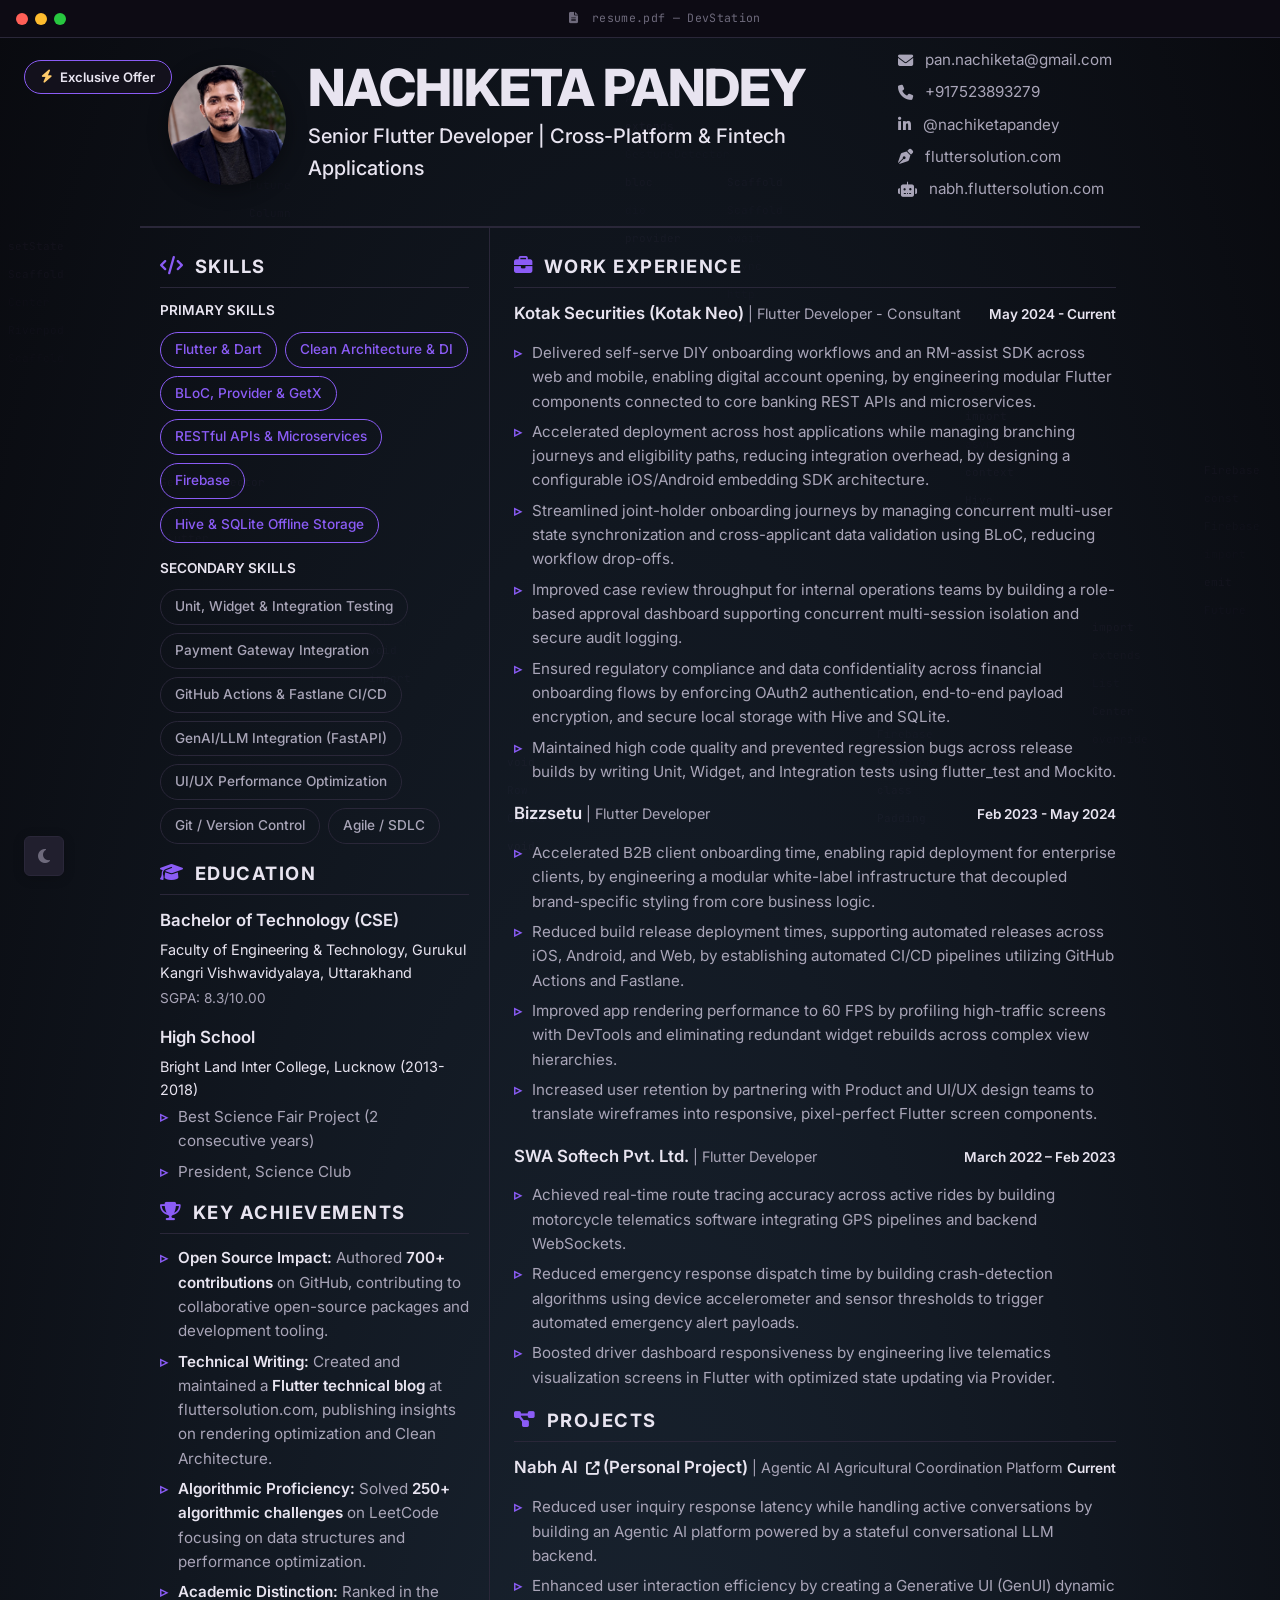
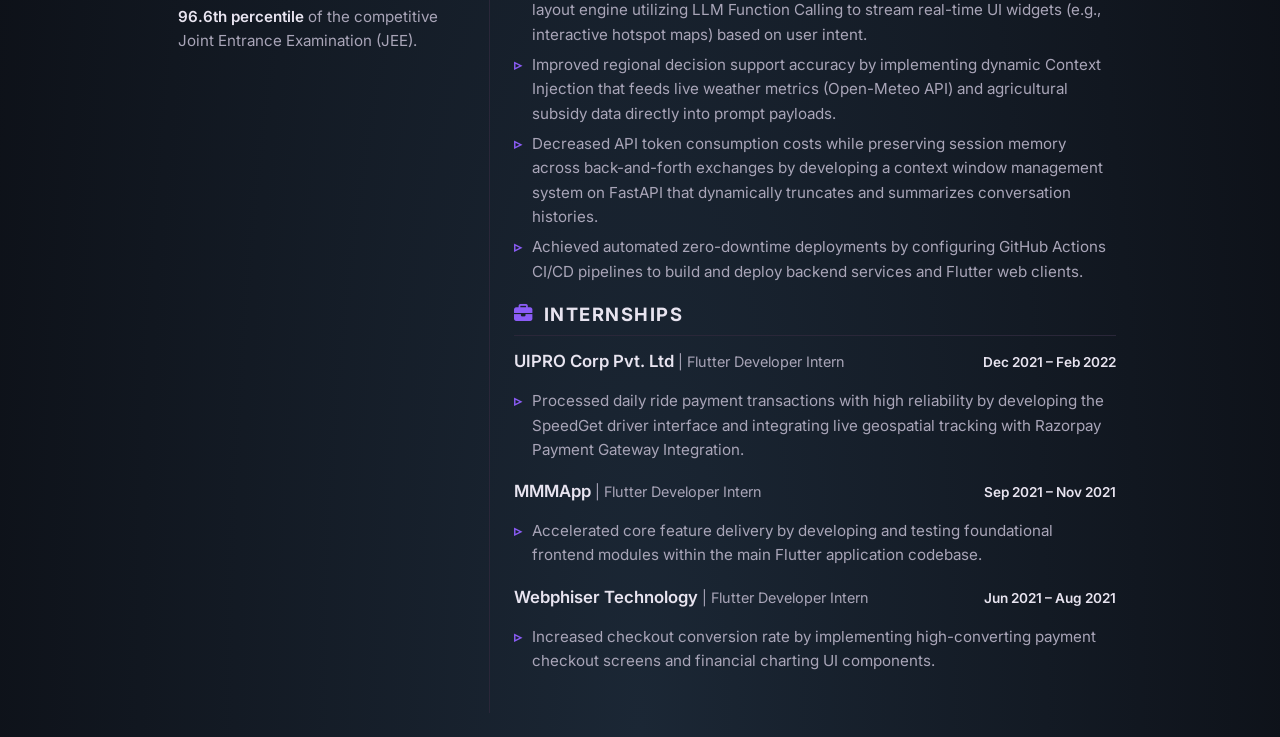
==== commit c7476f33: "kjh" ====
--- a/resume.html
+++ b/resume.html
@@ -1,5 +1,5 @@
 <!DOCTYPE html>
-<html lang="en">
+<html lang="en" data-theme="dark">
 
 <head>
     <meta charset="UTF-8" />
@@ -13,13 +13,51 @@
     <link rel="icon" type="image/svg+xml" href="./favicon.svg" />
     <link rel="alternate icon" href="./favicon.svg" />
     <!-- Modern Fonts -->
-    <link href="https://fonts.googleapis.com/css2?family=Inter:wght@300;400;500;600;700;800&display=swap"
-        rel="stylesheet" />
+    <link href="https://fonts.googleapis.com/css2?family=Space+Grotesk:wght@400;500;600;700&family=JetBrains+Mono:wght@300;400;500;600;700&display=swap" rel="stylesheet" />
+    <link href="https://fonts.googleapis.com/css2?family=Inter:wght@300;400;500;600;700;800&display=swap" rel="stylesheet" />
     <link rel="stylesheet" href="https://cdnjs.cloudflare.com/ajax/libs/font-awesome/6.4.0/css/all.min.css" />
+    <link rel="stylesheet" href="./portfolio.css" />
     <link href="./style.css?v=1.1" rel="stylesheet" />
+    <!-- PostHog Analytics -->
+    <script>
+        !function(t,e){var o,n,p,r;e.__SV||(window.posthog && window.posthog.__loaded)||(window.posthog=e,e._i=[],e.init=function(i,s,a){function g(t,e){var o=e.split(".");2==o.length&&(t=t[o[0]],e=o[1]),t[e]=function(){t.push([e].concat(Array.prototype.slice.call(arguments,0)))}}p||((p=t.createElement("script")).type="text/javascript",p.crossOrigin="anonymous",p.async=!0,p.src=s.api_host.replace(".i.posthog.com","-assets.i.posthog.com")+"/static/array.js",p.onerror=function(){p=null},(r=t.getElementsByTagName("script")[0]).parentNode.insertBefore(p,r));var u=e;for(void 0!==a?u=e[a]=[]:a="posthog",u.people=u.people||[],Object.defineProperty(u,"toString",{configurable:!0,enumerable:!0,writable:!0,value:function(t){var e="posthog";return"posthog"!==a&&(e+="."+a),t||(e+=" (stub)"),e}}),Object.defineProperty(u.people,"toString",{configurable:!0,enumerable:!0,writable:!0,value:function(){return u.toString(1)+".people (stub)"}}),o="Tl Ml El Il Al init Xl tu Jl Kl nu ho Yl au Gl capture getExtension eu xl vu calculateEventProperties du register register_once register_for_session unregister unregister_for_session gu Ql cu getFeatureFlag getFeatureFlagPayload getFeatureFlagResult getAllFeatureFlags isFeatureEnabled reloadFeatureFlags updateFlags updateEarlyAccessFeatureEnrollment getEarlyAccessFeatures on onFeatureFlags onSurveysLoaded onSessionId getSurveys getActiveMatchingSurveys renderSurvey displaySurvey cancelPendingSurvey canRenderSurvey canRenderSurveyAsync mu identify setPersonProperties unsetPersonProperties group resetGroups setPersonPropertiesForFlags resetPersonPropertiesForFlags setGroupPropertiesForFlags resetGroupPropertiesForFlags reset yu shutdown setIdentity clearIdentity get_distinct_id getGroups get_session_id get_session_replay_url alias set_config startSessionRecording stopSessionRecording sessionRecordingStarted captureException addExceptionStep captureLog startExceptionAutocapture stopExceptionAutocapture loadToolbar get_property getSessionProperty fu uu createPersonProfile setInternalOrTestUser pu Fl Ol opt_in_capturing opt_out_capturing has_opted_in_capturing has_opted_out_capturing get_explicit_consent_status is_capturing clear_opt_in_out_capturing ou debug do ts getPageViewId captureTraceFeedback captureTraceMetric zl".split(" "),n=0;n<o.length;n++)g(u,o[n]);e._i.push([i,s,a])},e.__SV=1)}(document,window.posthog||[]);
+        posthog.init('phc_tSiyZrWo5zEC3UheeVs6ZwUGgYAwXBUZtcVRebV6uS62', {
+            api_host: 'https://us.i.posthog.com',
+            defaults: '2026-05-30',
+            person_profiles: 'identified_only',
+        })
+    </script>
 </head>
 
 <body>
+  <div class="dot-grid-bg print-only-hide" aria-hidden="true"></div>
+  <div class="night-sky print-only-hide" id="night-sky" aria-hidden="true">
+    <div class="shooting-star"></div>
+    <div class="shooting-star"></div>
+    <div class="shooting-star"></div>
+    <div class="shooting-star"></div>
+    <div class="shooting-star"></div>
+    <div class="shooting-star"></div>
+    <div class="shooting-star"></div>
+    <div class="shooting-star"></div>
+  </div>
+
+  <div class="ide-frame">
+    <!-- Window Title Bar -->
+    <div class="title-bar print-only-hide" role="banner">
+      <div class="title-dots">
+        <div class="title-dot red"></div>
+        <div class="title-dot yellow"></div>
+        <div class="title-dot green"></div>
+      </div>
+      <div class="title-bar-text">
+        <span class="title-icon"><i class="fas fa-file-alt"></i></span>
+        resume.pdf — DevStation
+      </div>
+    </div>
+
+
+    <div class="resume-wrapper">
     <div class="resume-container">
         <!-- Header -->
         <header>
@@ -35,11 +73,11 @@
                 <a href="callto:+917523893279"><i class="fas fa-phone"></i> +917523893279</a>
                 <a href="https://www.linkedin.com/in/nachiketapandey/" target="_blank"><i
                         class="fab fa-linkedin-in"></i> @nachiketapandey</a>
-                <a href="https://portfolio.fluttersolution.com/" class="print-only portfolio-print-link"
+                <a href="https://portfolio.fluttersolution.com/?utm_source=ats_resume_pdf&utm_medium=document" class="print-only portfolio-print-link"
                     target="_blank"><i class="fas fa-globe"></i> portfolio.fluttersolution.com</a>
-                <a href="https://www.fluttersolution.com/" class="blog-print-link" target="_blank"><i
+                <a href="https://www.fluttersolution.com/?utm_source=ats_resume_pdf&utm_medium=document" class="blog-print-link" target="_blank"><i
                         class="fas fa-pen-nib"></i> fluttersolution.com</a>
-                <a href="https://nabh.fluttersolution.com/" class="project-print-link" target="_blank"><i
+                <a href="https://nabh.fluttersolution.com/?utm_source=ats_resume_pdf&utm_medium=document" class="project-print-link" target="_blank"><i
                         class="fas fa-robot"></i> nabh.fluttersolution.com</a>
             </div>
         </header>
@@ -191,7 +229,7 @@
                     <h2><i class="fas fa-project-diagram"></i> PROJECTS</h2>
                     <div class="job-item">
                         <div class="job-header">
-                            <h3><a href="https://nabh.fluttersolution.com/" target="_blank" rel="noopener noreferrer"
+                            <h3><a href="https://nabh.fluttersolution.com/?utm_source=ats_resume_pdf&utm_medium=document" target="_blank" rel="noopener noreferrer"
                                     style="color: inherit; text-decoration: none;">Nabh AI <i
                                         class="fas fa-external-link-alt"
                                         style="font-size: 0.8em; margin-left: 4px;"></i></a> (Personal Project) <span>|
@@ -277,7 +315,7 @@
                 <a href="https://www.linkedin.com/in/nachiketapandey/" target="_blank" class="fab-btn" title="LinkedIn">
                     <i class="fab fa-linkedin-in"></i><span>LinkedIn</span>
                 </a>
-                <a href="https://www.fluttersolution.com/" target="_blank" class="fab-btn" title="Blog Site">
+                <a href="https://www.fluttersolution.com/?utm_source=ats_resume_pdf&utm_medium=document" target="_blank" class="fab-btn" title="Blog Site">
                     <i class="fas fa-pen-nib"></i><span>Blog</span>
                 </a>
             </div>
@@ -342,32 +380,10 @@
                     }
                 }, 3000);
 
-                // 2. Show Exclusive Hire Deal Banner after 10 seconds delay
-                setTimeout(() => {
-                    if (hireModalOverlay) {
-                        hireModalOverlay.classList.add('visible');
-
-                        // Start 20-second countdown & progress bar fill
-                        let remainingSeconds = 20;
-                        if (timerProgressFill) {
-                            timerProgressFill.style.transition = 'width 20s linear';
-                            timerProgressFill.style.width = '0%';
-                        }
-
-                        const countdownInterval = setInterval(() => {
-                            remainingSeconds -= 1;
-                            if (hireTimerCount && remainingSeconds >= 0) {
-                                hireTimerCount.textContent = remainingSeconds;
-                            }
-                        }, 1000);
-
-                        // Auto minimize after 20 seconds
-                        setTimeout(() => {
-                            clearInterval(countdownInterval);
-                            minimizeHireModal();
-                        }, 20000);
-                    }
-                }, 10000);
+                // Make the exclusive offer button visible immediately instead of showing the modal
+                if (hirePillTrigger) {
+                    hirePillTrigger.classList.add('visible');
+                }
             });
 
             function minimizeHireModal() {
@@ -479,6 +495,109 @@
                 document.title = `Resume_Nachiketa-${RESUME_VERSION}`;
             }
         </script>
+    </div> <!-- /resume-wrapper -->
+  </div> <!-- /ide-frame -->
+
+  <!-- Theme Toggle -->
+  <button class="theme-toggle print-only-hide" id="theme-toggle" aria-label="Toggle theme">
+    <i class="fas fa-sun"></i>
+    <i class="fas fa-moon"></i>
+  </button>
+
+  <script>
+    (function () {
+      'use strict';
+      // ── Matrix Rain Background ──
+      const canvas = document.createElement('canvas');
+      canvas.id = 'matrix-rain';
+      canvas.style.cssText = 'position:fixed;top:0;left:0;width:100vw;height:100vh;z-index:0;opacity:0.4;pointer-events:none;';
+      canvas.classList.add('print-only-hide');
+      document.body.insertBefore(canvas, document.body.firstChild);
+
+      const ctx = canvas.getContext('2d');
+      const codeTokens = [
+        'Widget', 'build', 'State', 'BLoC', 'class', 'extends', 'final',
+        'const', 'return', 'async', 'await', 'void', 'String', 'int',
+        'List', 'Map', 'Future', 'Stream', 'emit', 'yield', 'import',
+        'override', 'setState', 'context', 'Navigator', 'Scaffold',
+        'Column', 'Row', 'Container', 'Padding', 'Center', 'Text',
+        'Icon', 'AppBar', 'FloatingActionButton', 'GestureDetector',
+        'bloc', 'cubit', 'provider', 'dio', 'http', 'json', 'api',
+        'flutter', 'dart', 'Firebase', 'Hive', 'GetX', 'Riverpod',
+      ];
+
+      let columns = [];
+      let animFrame;
+
+      function resizeCanvas() {
+        canvas.width = window.innerWidth;
+        canvas.height = window.innerHeight;
+        initColumns();
+      }
+
+      function initColumns() {
+        const colWidth = 120;
+        const numCols = Math.ceil(canvas.width / colWidth);
+        columns = [];
+        for (let i = 0; i < numCols; i++) {
+          columns.push({
+            x: i * colWidth + Math.random() * 40,
+            y: Math.random() * canvas.height,
+            speed: 0.15 + Math.random() * 0.25,
+            tokens: [],
+            nextToken: 0,
+          });
+          // Pre-fill tokens
+          const numTokens = 3 + Math.floor(Math.random() * 4);
+          for (let j = 0; j < numTokens; j++) {
+            columns[i].tokens.push({
+              text: codeTokens[Math.floor(Math.random() * codeTokens.length)],
+              offset: j * 28,
+              alpha: 0.04 + Math.random() * 0.06,
+            });
+          }
+        }
+      }
+
+      function drawMatrix() {
+        ctx.clearRect(0, 0, canvas.width, canvas.height);
+        ctx.font = '500 11px "JetBrains Mono", monospace';
+
+        columns.forEach(col => {
+          col.tokens.forEach(token => {
+            const y = (col.y + token.offset) % (canvas.height + 100);
+            ctx.fillStyle = `rgba(199, 146, 234, ${token.alpha})`;
+            ctx.fillText(token.text, col.x, y);
+          });
+          col.y += col.speed;
+          if (col.y > canvas.height + 100) {
+            col.y = -100;
+            // Shuffle tokens
+            col.tokens.forEach(t => {
+              t.text = codeTokens[Math.floor(Math.random() * codeTokens.length)];
+              t.alpha = 0.03 + Math.random() * 0.06;
+            });
+          }
+        });
+        animFrame = requestAnimationFrame(drawMatrix);
+      }
+
+      resizeCanvas();
+      drawMatrix();
+      window.addEventListener('resize', resizeCanvas);
+
+      // ── Theme Toggle ────────────────────────────────
+      const themeToggle = document.getElementById('theme-toggle');
+      let currentTheme = localStorage.getItem('theme') || 'dark';
+      document.documentElement.setAttribute('data-theme', currentTheme);
+
+      themeToggle.addEventListener('click', () => {
+        currentTheme = currentTheme === 'dark' ? 'light' : 'dark';
+        document.documentElement.setAttribute('data-theme', currentTheme);
+        localStorage.setItem('theme', currentTheme);
+      });
+    })();
+  </script>
 </body>
 
 </html>
--- a/portfolio.css
+++ b/portfolio.css
@@ -0,0 +1,2748 @@
+/* ============================================================
+   PORTFOLIO.CSS — DevStation Design System
+   Nachiketa Pandey | portfolio.fluttersolution.com
+   An IDE/Terminal-themed developer portfolio
+   ============================================================ */
+
+@import url('https://fonts.googleapis.com/css2?family=Space+Grotesk:wght@400;500;600;700&family=JetBrains+Mono:wght@300;400;500;600;700&display=swap');
+
+/* ─── CSS Custom Properties — Dracula-Inspired Palette ──── */
+:root {
+  /* Backgrounds */
+  --bg-deep: #13111c;
+  --bg: #1a1825;
+  --bg-surface: #211f2e;
+  --bg-elevated: #2a2739;
+  --bg-highlight: #332f45;
+  --bg-overlay: rgba(19, 17, 28, 0.95);
+
+  /* Foreground */
+  --fg: #e8e4f0;
+  --fg-muted: #a9a5b8;
+  --fg-dim: #6e6a7c;
+  --fg-faint: #3d3a4d;
+
+  /* Syntax Colors */
+  --syn-keyword: #c792ea;
+  /* purple — class, const, final */
+  --syn-string: #c3e88d;
+  /* green — string values */
+  --syn-function: #ffcb6b;
+  /* orange/gold — function names */
+  --syn-type: #89ddff;
+  /* cyan — type names */
+  --syn-comment: #546e7a;
+  /* blue-gray — comments */
+  --syn-variable: #eeffff;
+  /* white — variables */
+  --syn-number: #f78c6c;
+  /* coral — numbers */
+  --syn-tag: #ff5370;
+  /* red — tags, errors */
+  --syn-operator: #89ddff;
+  /* cyan — operators */
+  --syn-property: #f0c674;
+  /* yellow — properties */
+  --syn-decorator: #82aaff;
+  /* blue — decorators, links */
+
+  /* Accent */
+  --accent: #c792ea;
+  --accent-glow: rgba(199, 146, 234, 0.25);
+  --accent-secondary: #89ddff;
+  --accent-success: #c3e88d;
+  --accent-warning: #ffcb6b;
+  --accent-error: #ff5370;
+
+  /* UI Chrome */
+  --chrome-bg: #0d0b14;
+  --chrome-border: #2a2739;
+  --tab-active-bg: #1a1825;
+  --tab-inactive-bg: #110f1a;
+  --tab-border: #2a2739;
+  --gutter-bg: rgba(0, 0, 0, 0.2);
+  --gutter-text: #3d3a4d;
+  --selection: rgba(199, 146, 234, 0.15);
+
+  /* Typography */
+  --font-display: 'Space Grotesk', system-ui, sans-serif;
+  --font-mono: 'JetBrains Mono', 'Fira Code', monospace;
+  --font-body: 'Space Grotesk', system-ui, sans-serif;
+
+  /* Spacing */
+  --container-max: 1280px;
+  --gutter: 24px;
+  --section-gap: 100px;
+  --nav-height: 84px;
+  /* title bar + tabs */
+
+  /* Radius */
+  --radius-sm: 4px;
+  --radius: 6px;
+  --radius-md: 10px;
+  --radius-lg: 14px;
+  --radius-xl: 18px;
+  --radius-full: 9999px;
+
+  /* Shooting star color */
+  --star-color: rgba(95, 145, 255, 0.4);
+  --star-trail: rgba(105, 155, 255, 0.4);
+}
+
+.resume-wrapper {
+  padding: var(--gutter);
+  display: flex;
+  justify-content: center;
+  align-items: flex-start;
+  min-height: calc(100vh - var(--nav-height) - 40px);
+}
+
+.resume-wrapper .resume-container {
+  margin: 0;
+}
+
+/* ─── Light Mode ─────────────────────────────────────────── */
+[data-theme="light"] {
+  --bg-deep: #e0e7ff;
+  --bg: #f1f5f9;
+  --bg-surface: #ffffff;
+  --bg-elevated: #f8fafc;
+  --bg-highlight: #e2e8f0;
+  --bg-overlay: rgba(241, 245, 249, 0.95);
+  --fg: #0f172a;
+  --fg-muted: #334155;
+  --fg-dim: #64748b;
+  --chrome-bg: #cbd5e1;
+  --chrome-border: #94a3b8;
+
+  --accent-primary: #2563eb;
+  --accent-secondary: #0891b2;
+  --accent-tertiary: #4f46e5;
+  --accent-error: #dc2626;
+  --accent-warning: #d97706;
+  --accent-success: #16a34a;
+  --accent: #2563eb;
+  --accent-glow: rgba(37, 99, 235, 0.15);
+
+  --fg-faint: #94a3b8;
+  --syn-keyword: #4f46e5;
+  --syn-string: #16a34a;
+  --syn-function: #d97706;
+  --syn-type: #0284c7;
+  --syn-comment: #64748b;
+  --syn-variable: #0f172a;
+  --syn-number: #ea580c;
+  --syn-tag: #dc2626;
+  --syn-operator: #0284c7;
+  --syn-property: #b45309;
+  --syn-decorator: #2563eb;
+
+  --tab-active-bg: #ffffff;
+  --tab-inactive-bg: #e2e8f0;
+  --tab-border: #cbd5e1;
+  --gutter-bg: rgba(0, 0, 0, 0.03);
+  --gutter-text: #94a3b8;
+  --selection: rgba(37, 99, 235, 0.2);
+
+  --terminal-bg: #f8fafc;
+  --terminal-border: #cbd5e1;
+  --terminal-fg: #0f172a;
+
+  --star-color: rgba(59, 130, 246, 0.3);
+  --star-trail: rgba(14, 165, 233, 0.8);
+}
+
+[data-theme="light"] .title-dot.red {
+  background: #ff6259;
+}
+
+[data-theme="light"] .title-dot.yellow {
+  background: #ffbf2e;
+}
+
+[data-theme="light"] .title-dot.green {
+  background: #29c941;
+}
+
+[data-theme="light"] .hero-name {
+  color: var(--fg);
+}
+
+[data-theme="light"] .bullet-content strong {
+  color: var(--fg);
+}
+
+[data-theme="light"] .stat-number {
+  color: var(--accent);
+}
+
+[data-theme="light"] .achievement-value {
+  color: var(--accent);
+}
+
+[data-theme="light"] .hero-photo-inner img {
+  filter: saturate(1) contrast(1);
+}
+
+[data-theme="light"] .dot-grid-bg {
+  opacity: 0.12;
+}
+
+[data-theme="light"] #matrix-rain {
+  opacity: 0.15 !important;
+}
+
+[data-theme="light"] .shooting-star {
+  filter: drop-shadow(0 0 4px var(--star-trail));
+}
+
+[data-theme="light"] body {
+  background: var(--bg-deep);
+}
+
+/* ─── Reset ──────────────────────────────────────────────── */
+*,
+*::before,
+*::after {
+  box-sizing: border-box;
+  margin: 0;
+  padding: 0;
+}
+
+html {
+  scroll-behavior: smooth;
+}
+
+body {
+  font-family: var(--font-body);
+  background: radial-gradient(ellipse at bottom, #1b2735 0%, #090a0f 100%);
+  background-color: var(--bg-deep);
+  color: var(--fg);
+  line-height: 1.6;
+  overflow-x: hidden;
+  -webkit-font-smoothing: antialiased;
+  -moz-osx-font-smoothing: grayscale;
+}
+
+[data-theme="light"] body {
+  background: linear-gradient(180deg, #eee8f5 0%, #ddd8eb 50%, #e8e4f0 100%);
+}
+
+a {
+  color: inherit;
+  text-decoration: none;
+}
+
+img {
+  max-width: 100%;
+  display: block;
+}
+
+ul,
+ol {
+  list-style: none;
+}
+
+button {
+  cursor: pointer;
+  font-family: inherit;
+}
+
+::-webkit-scrollbar {
+  width: 6px;
+}
+
+::-webkit-scrollbar-track {
+  background: var(--bg-deep);
+}
+
+::-webkit-scrollbar-thumb {
+  background: var(--fg-faint);
+  border-radius: 10px;
+}
+
+::-webkit-scrollbar-thumb:hover {
+  background: var(--fg-dim);
+}
+
+::selection {
+  background: var(--selection);
+  color: #fff;
+}
+
+/* ─── Theme Toggle ───────────────────────────────────────── */
+.theme-toggle {
+  position: fixed;
+  bottom: 24px;
+  left: 24px;
+  z-index: 9001;
+  width: 40px;
+  height: 40px;
+  border-radius: var(--radius);
+  background: var(--bg-surface);
+  border: 1px solid var(--chrome-border);
+  color: var(--fg-dim);
+  font-size: 1rem;
+  display: flex;
+  align-items: center;
+  justify-content: center;
+  cursor: pointer;
+  transition: all 0.25s ease;
+  box-shadow: 0 2px 12px rgba(0, 0, 0, 0.2);
+}
+
+.theme-toggle:hover {
+  color: var(--accent);
+  border-color: var(--accent);
+  transform: translateY(-2px);
+}
+
+.theme-toggle .fa-sun {
+  display: none;
+}
+
+.theme-toggle .fa-moon {
+  display: inline;
+}
+
+[data-theme="light"] .theme-toggle .fa-sun {
+  display: inline;
+}
+
+[data-theme="light"] .theme-toggle .fa-moon {
+  display: none;
+}
+
+/* ─── Shooting Stars ─────────────────────────────────────── */
+.night-sky {
+  position: fixed;
+  top: 0;
+  left: 0;
+  width: 100vw;
+  height: 100vh;
+  z-index: 1;
+  pointer-events: none;
+  overflow: hidden;
+  perspective: 800px;
+}
+
+.shooting-star {
+  position: absolute;
+  width: 100px;
+  height: 2px;
+  background: linear-gradient(90deg, var(--star-color), transparent);
+  border-radius: 999px;
+  filter: blur(2px);
+  opacity: 0;
+}
+
+.shooting-star::before {
+  content: '';
+  position: absolute;
+  top: 50%;
+  transform: translateY(-50%);
+  width: 4px;
+  height: 4px;
+  background: #fff;
+  border-radius: 50%;
+  box-shadow: 0 0 10px 2px var(--star-color),
+    0 0 20px 4px var(--star-color);
+}
+
+@keyframes shootingStar3D {
+  0% {
+    transform: translate3d(20vw, -20vh, -500px) rotate(-45deg) scale(0.2);
+    opacity: 0;
+  }
+
+  10% {
+    opacity: 1;
+    filter: blur(1px);
+  }
+
+  100% {
+    transform: translate3d(-150vw, 150vh, 400px) rotate(-45deg) scale(3);
+    opacity: 0;
+    filter: blur(5px);
+  }
+}
+
+.shooting-star:nth-child(1) {
+  top: 10%;
+  left: 80%;
+  animation: shootingStar3D 4s linear infinite;
+  animation-delay: 0s;
+}
+
+.shooting-star:nth-child(2) {
+  top: 30%;
+  left: 90%;
+  animation: shootingStar3D 5s linear infinite;
+  animation-delay: 1.5s;
+}
+
+.shooting-star:nth-child(3) {
+  top: 5%;
+  left: 50%;
+  animation: shootingStar3D 6s linear infinite;
+  animation-delay: 3s;
+}
+
+.shooting-star:nth-child(4) {
+  top: 40%;
+  left: 70%;
+  animation: shootingStar3D 4.5s linear infinite;
+  animation-delay: 2s;
+}
+
+.shooting-star:nth-child(5) {
+  top: 20%;
+  left: 100%;
+  animation: shootingStar3D 5.5s linear infinite;
+  animation-delay: 4.2s;
+}
+
+.shooting-star:nth-child(6) {
+  top: 50%;
+  left: 85%;
+  animation: shootingStar3D 4.2s linear infinite;
+  animation-delay: 1.1s;
+}
+
+.shooting-star:nth-child(7) {
+  top: 15%;
+  left: 60%;
+  animation: shootingStar3D 5.8s linear infinite;
+  animation-delay: 2.7s;
+}
+
+.shooting-star:nth-child(8) {
+  top: 35%;
+  left: 95%;
+  animation: shootingStar3D 4.8s linear infinite;
+  animation-delay: 0.8s;
+}
+
+/* ─── Nabh Project Visual Animation ──────────────────────── */
+.nabh-visual-canvas {
+  position: absolute;
+  inset: 0;
+  z-index: 0;
+}
+
+.project-visual-icon {
+  z-index: 2;
+  position: relative;
+}
+
+.project-visual-tags {
+  z-index: 2;
+}
+
+/* ─── Layout ─────────────────────────────────────────────── */
+.container {
+  max-width: var(--container-max);
+  margin: 0 auto;
+  padding: 0 var(--gutter);
+}
+
+/* ============================================================
+   BOOT SEQUENCE OVERLAY
+   ============================================================ */
+.boot-overlay {
+  position: fixed;
+  inset: 0;
+  z-index: 99999;
+  background: var(--bg-deep);
+  display: flex;
+  align-items: center;
+  justify-content: center;
+  transition: opacity 0.6s ease, visibility 0.6s ease;
+}
+
+.boot-overlay.boot-done {
+  opacity: 0;
+  visibility: hidden;
+  pointer-events: none;
+}
+
+.boot-terminal {
+  font-family: var(--font-mono);
+  font-size: 0.85rem;
+  color: var(--accent-success);
+  max-width: 520px;
+  width: 90%;
+  line-height: 1.8;
+}
+
+.boot-line {
+  opacity: 0;
+  transform: translateY(4px);
+}
+
+.boot-line.boot-visible {
+  opacity: 1;
+  transform: translateY(0);
+  transition: opacity 0.15s ease, transform 0.15s ease;
+}
+
+.boot-line .boot-prompt {
+  color: var(--accent);
+  margin-right: 8px;
+}
+
+.boot-line .boot-path {
+  color: var(--accent-secondary);
+}
+
+.boot-line .boot-cmd {
+  color: var(--fg);
+}
+
+.boot-line .boot-ok {
+  color: var(--accent-success);
+}
+
+.boot-line .boot-version {
+  color: var(--fg-dim);
+}
+
+.boot-cursor-block {
+  display: inline-block;
+  width: 8px;
+  height: 16px;
+  background: var(--accent-success);
+  animation: bootBlink 0.6s step-end infinite;
+  vertical-align: text-bottom;
+  margin-left: 2px;
+}
+
+@keyframes bootBlink {
+
+  0%,
+  100% {
+    opacity: 1;
+  }
+
+  50% {
+    opacity: 0;
+  }
+}
+
+/* ============================================================
+   WINDOW CHROME — IDE FRAME
+   ============================================================ */
+.ide-frame {
+  position: relative;
+  min-height: 100vh;
+}
+
+/* Title Bar */
+.title-bar {
+  position: fixed;
+  top: 0;
+  left: 0;
+  right: 0;
+  z-index: 10000;
+  height: 38px;
+  background: var(--chrome-bg);
+  border-bottom: 1px solid var(--chrome-border);
+  display: flex;
+  align-items: center;
+  padding: 0 16px;
+  user-select: none;
+  -webkit-user-select: none;
+}
+
+.title-dots {
+  display: flex;
+  gap: 7px;
+  align-items: center;
+}
+
+.title-dot {
+  width: 12px;
+  height: 12px;
+  border-radius: 50%;
+  transition: transform 0.2s ease, filter 0.2s ease;
+}
+
+.title-dot:hover {
+  transform: scale(1.15);
+}
+
+.title-dot.red {
+  background: #ff5f57;
+}
+
+.title-dot.yellow {
+  background: #febc2e;
+}
+
+.title-dot.green {
+  background: #28c840;
+}
+
+.title-bar-text {
+  flex: 1;
+  text-align: center;
+  font-family: var(--font-mono);
+  font-size: 0.72rem;
+  color: var(--fg-dim);
+  letter-spacing: 0.03em;
+}
+
+.title-bar-text .title-icon {
+  margin-right: 6px;
+  color: var(--accent-secondary);
+}
+
+/* ============================================================
+   TAB NAVIGATION (IDE TABS)
+   ============================================================ */
+.nav {
+  position: fixed;
+  top: 38px;
+  left: 0;
+  right: 0;
+  z-index: 9999;
+  height: 36px;
+  background: var(--tab-inactive-bg);
+  border-bottom: 1px solid var(--chrome-border);
+  display: flex;
+  align-items: stretch;
+  overflow-x: auto;
+  scrollbar-width: none;
+}
+
+.nav::-webkit-scrollbar {
+  display: none;
+}
+
+.nav-inner {
+  display: flex;
+  align-items: stretch;
+  width: 100%;
+  max-width: 100%;
+}
+
+.nav-logo {
+  display: none;
+}
+
+/* Hidden in IDE mode — title bar replaces it */
+
+.nav-links {
+  display: flex;
+  align-items: stretch;
+  height: 100%;
+  flex: 1;
+}
+
+.nav-link {
+  display: inline-flex;
+  align-items: center;
+  gap: 6px;
+  padding: 0 18px;
+  font-family: var(--font-mono);
+  font-size: 0.72rem;
+  letter-spacing: 0.02em;
+  color: var(--fg-dim);
+  border-right: 1px solid var(--chrome-border);
+  transition: all 0.2s ease;
+  white-space: nowrap;
+  position: relative;
+  background: var(--tab-inactive-bg);
+}
+
+.nav-link::before {
+  content: '';
+  position: absolute;
+  bottom: -1px;
+  left: 0;
+  right: 0;
+  height: 2px;
+  background: transparent;
+  transition: background 0.2s ease;
+}
+
+.nav-link:hover {
+  color: var(--fg-muted);
+  background: var(--bg);
+}
+
+.nav-link.active {
+  color: var(--fg);
+  background: var(--tab-active-bg);
+}
+
+.nav-link.active::before {
+  background: var(--accent);
+}
+
+.nav-link .tab-icon {
+  font-size: 0.7rem;
+  opacity: 0.7;
+}
+
+.nav-link .tab-dot {
+  display: inline-block;
+  width: 6px;
+  height: 6px;
+  border-radius: 50%;
+  margin-left: 4px;
+  opacity: 0;
+  transition: opacity 0.2s ease;
+}
+
+.nav-link.active .tab-dot {
+  opacity: 1;
+}
+
+.nav-cta {
+  display: inline-flex;
+  align-items: center;
+  gap: 6px;
+  padding: 0 18px;
+  font-family: var(--font-mono);
+  font-size: 0.72rem;
+  color: var(--accent-success);
+  background: var(--tab-inactive-bg);
+  border-left: 1px solid var(--chrome-border);
+  margin-left: auto;
+  transition: all 0.2s ease;
+  white-space: nowrap;
+}
+
+.nav-cta:hover {
+  background: rgba(195, 232, 141, 0.08);
+  color: #fff;
+}
+
+.nav-cta i {
+  font-size: 0.65rem;
+}
+
+/* Hamburger */
+.nav-hamburger {
+  display: none;
+  align-items: center;
+  justify-content: center;
+  width: 36px;
+  height: 36px;
+  background: none;
+  border: none;
+  border-left: 1px solid var(--chrome-border);
+  margin-left: auto;
+  padding: 0;
+  flex-shrink: 0;
+}
+
+.nav-hamburger span {
+  display: block;
+  width: 16px;
+  height: 1.5px;
+  background: var(--fg-dim);
+  border-radius: 2px;
+  transition: all 0.3s ease;
+  position: relative;
+}
+
+.nav-hamburger span:nth-child(1) {
+  transform: translateY(-4px);
+}
+
+.nav-hamburger span:nth-child(3) {
+  transform: translateY(4px);
+}
+
+.nav-hamburger.open span:nth-child(1) {
+  transform: translateY(1.5px) rotate(45deg);
+}
+
+.nav-hamburger.open span:nth-child(2) {
+  opacity: 0;
+}
+
+.nav-hamburger.open span:nth-child(3) {
+  transform: translateY(-1.5px) rotate(-45deg);
+}
+
+/* Mobile Nav */
+.nav-mobile {
+  display: none;
+  position: fixed;
+  top: 74px;
+  left: 0;
+  right: 0;
+  z-index: 9998;
+  background: var(--bg-overlay);
+  backdrop-filter: blur(20px);
+  -webkit-backdrop-filter: blur(20px);
+  padding: 16px;
+  flex-direction: column;
+  border-bottom: 1px solid var(--chrome-border);
+}
+
+.nav-mobile.open {
+  display: flex;
+}
+
+.nav-mobile .nav-link {
+  display: flex;
+  padding: 12px 16px;
+  border-right: none;
+  border-bottom: 1px solid var(--chrome-border);
+  font-size: 0.82rem;
+  color: var(--fg-muted);
+  background: transparent;
+}
+
+.nav-mobile .nav-link:last-of-type {
+  border-bottom: none;
+}
+
+.nav-mobile .nav-cta {
+  margin-left: 0;
+  margin-top: 8px;
+  padding: 12px 16px;
+  border-left: none;
+  border-top: 1px solid var(--chrome-border);
+  justify-content: center;
+}
+
+/* ============================================================
+   DOT GRID BACKGROUND
+   ============================================================ */
+.dot-grid-bg {
+  position: fixed;
+  inset: 0;
+  z-index: 0;
+  pointer-events: none;
+  background-image:
+    radial-gradient(circle, var(--fg-faint) 0.5px, transparent 0.5px);
+  background-size: 32px 32px;
+  opacity: 0.25;
+}
+
+/* ============================================================
+   SECTION STYLING
+   ============================================================ */
+.section-label {
+  font-family: var(--font-mono);
+  font-size: 0.75rem;
+  font-weight: 400;
+  color: var(--syn-comment);
+  display: flex;
+  align-items: center;
+  gap: 8px;
+  margin-bottom: 12px;
+  letter-spacing: 0.02em;
+}
+
+.section-label::before {
+  content: '//';
+  color: var(--syn-comment);
+  font-weight: 500;
+}
+
+.section-headline {
+  font-family: var(--font-display);
+  font-size: clamp(1.8rem, 3.5vw, 2.8rem);
+  font-weight: 700;
+  color: var(--fg);
+  line-height: 1.2;
+  margin-bottom: 48px;
+  letter-spacing: -0.03em;
+}
+
+.section-headline span {
+  color: var(--accent);
+}
+
+/* ─── Code Panel (Card) ─────────────────────────────────── */
+.code-panel {
+  background: var(--bg-surface);
+  border: 1px solid var(--chrome-border);
+  border-radius: var(--radius-md);
+  overflow: hidden;
+  transition: border-color 0.35s ease, box-shadow 0.35s ease, transform 0.35s ease;
+}
+
+.code-panel:hover {
+  border-color: rgba(199, 146, 234, 0.3);
+  box-shadow: 0 8px 40px rgba(0, 0, 0, 0.3), 0 0 30px var(--accent-glow);
+  transform: translateY(-3px);
+}
+
+.code-panel-header {
+  display: flex;
+  align-items: center;
+  gap: 8px;
+  padding: 8px 14px;
+  background: var(--chrome-bg);
+  border-bottom: 1px solid var(--chrome-border);
+  font-family: var(--font-mono);
+  font-size: 0.68rem;
+  color: var(--fg-dim);
+}
+
+.panel-dots {
+  display: flex;
+  gap: 5px;
+}
+
+.panel-dot {
+  width: 8px;
+  height: 8px;
+  border-radius: 50%;
+  opacity: 0.7;
+}
+
+.panel-dot.red {
+  background: #ff5f57;
+}
+
+.panel-dot.yellow {
+  background: #febc2e;
+}
+
+.panel-dot.green {
+  background: #28c840;
+}
+
+.panel-filename {
+  margin-left: 8px;
+  color: var(--fg-muted);
+}
+
+.panel-filepath {
+  margin-left: auto;
+  color: var(--fg-faint);
+  font-size: 0.62rem;
+}
+
+.code-panel-body {
+  padding: 24px 28px;
+}
+
+/* ─── Glass Card (Legacy compat) ─────────────────────────── */
+.glass-card {
+  background: var(--bg-surface);
+  border: 1px solid var(--chrome-border);
+  border-radius: var(--radius-md);
+  transition: border-color 0.35s ease, transform 0.35s ease, box-shadow 0.35s ease;
+}
+
+.glass-card:hover {
+  border-color: rgba(199, 146, 234, 0.3);
+  box-shadow: 0 8px 32px rgba(0, 0, 0, 0.3);
+  transform: translateY(-3px);
+}
+
+/* ─── Chip / Tag ─────────────────────────────────────────── */
+.chip {
+  display: inline-flex;
+  align-items: center;
+  font-family: var(--font-mono);
+  font-size: 0.68rem;
+  font-weight: 400;
+  padding: 3px 10px;
+  border-radius: var(--radius-sm);
+  background: rgba(137, 221, 255, 0.06);
+  border: 1px solid rgba(137, 221, 255, 0.15);
+  color: var(--accent-secondary);
+  white-space: nowrap;
+}
+
+.chip.primary-chip {
+  background: rgba(199, 146, 234, 0.08);
+  border-color: rgba(199, 146, 234, 0.2);
+  color: var(--accent);
+}
+
+/* ─── Scroll Reveal ──────────────────────────────────────── */
+.reveal {
+  opacity: 0;
+  transform: translateY(20px);
+  transition: opacity 0.6s cubic-bezier(0.25, 0.46, 0.45, 0.94),
+    transform 0.6s cubic-bezier(0.25, 0.46, 0.45, 0.94);
+}
+
+.reveal.revealed {
+  opacity: 1;
+  transform: translateY(0);
+}
+
+.reveal-delay-1 {
+  transition-delay: 0.1s;
+}
+
+.reveal-delay-2 {
+  transition-delay: 0.2s;
+}
+
+.reveal-delay-3 {
+  transition-delay: 0.3s;
+}
+
+.reveal-delay-4 {
+  transition-delay: 0.4s;
+}
+
+/* ============================================================
+   HERO — CODE EDITOR STYLE
+   ============================================================ */
+#hero {
+  position: relative;
+  min-height: 100vh;
+  display: flex;
+  align-items: center;
+  padding-top: var(--nav-height);
+  overflow: hidden;
+}
+
+.hero-bg {
+  position: absolute;
+  inset: 0;
+  background:
+    radial-gradient(ellipse 70% 50% at 50% -5%, rgba(199, 146, 234, 0.08) 0%, transparent 55%),
+    radial-gradient(ellipse 50% 40% at 85% 80%, rgba(137, 221, 255, 0.04) 0%, transparent 50%),
+    radial-gradient(ellipse 40% 40% at 5% 60%, rgba(195, 232, 141, 0.03) 0%, transparent 50%);
+  z-index: 0;
+  pointer-events: none;
+}
+
+/* Orbs — more subtle */
+.hero-orb {
+  position: absolute;
+  border-radius: 50%;
+  filter: blur(80px);
+  pointer-events: none;
+  z-index: 1;
+  animation: orbFloat 12s ease-in-out infinite;
+}
+
+.hero-orb-1 {
+  width: 400px;
+  height: 400px;
+  background: rgba(199, 146, 234, 0.06);
+  top: 5%;
+  right: 5%;
+}
+
+.hero-orb-2 {
+  width: 280px;
+  height: 280px;
+  background: rgba(137, 221, 255, 0.05);
+  bottom: 15%;
+  left: 3%;
+  animation-delay: -5s;
+}
+
+.hero-orb-3 {
+  width: 180px;
+  height: 180px;
+  background: rgba(195, 232, 141, 0.04);
+  top: 50%;
+  right: 25%;
+  animation-delay: -8s;
+}
+
+@keyframes orbFloat {
+
+  0%,
+  100% {
+    transform: translate(0, 0) scale(1);
+  }
+
+  33% {
+    transform: translate(12px, -20px) scale(1.03);
+  }
+
+  66% {
+    transform: translate(-10px, 14px) scale(0.97);
+  }
+}
+
+.hero-inner {
+  position: relative;
+  z-index: 10;
+  max-width: var(--container-max);
+  margin: 0 auto;
+  padding: 0 var(--gutter);
+  width: 100%;
+  display: grid;
+  grid-template-columns: 1fr 320px;
+  gap: 64px;
+  align-items: center;
+  padding-top: 32px;
+  padding-bottom: 80px;
+}
+
+/* ─── Hero Left: Code-style content ─────────────────────── */
+.hero-content {
+  position: relative;
+}
+
+.hero-greeting {
+  font-family: var(--font-mono);
+  font-size: 0.82rem;
+  color: var(--syn-comment);
+  margin-bottom: 16px;
+  display: flex;
+  align-items: center;
+  gap: 8px;
+}
+
+.hero-greeting::before {
+  content: '//';
+  color: var(--syn-comment);
+}
+
+.hero-name {
+  font-family: var(--font-display);
+  font-size: clamp(2.8rem, 6vw, 4.8rem);
+  font-weight: 700;
+  line-height: 1.05;
+  letter-spacing: -0.04em;
+  color: #fff;
+  margin-bottom: 8px;
+}
+
+.hero-name .name-highlight {
+  display: block;
+  color: var(--accent);
+  position: relative;
+}
+
+.hero-typewriter-wrap {
+  font-family: var(--font-mono);
+  font-size: clamp(0.9rem, 1.5vw, 1.05rem);
+  color: var(--syn-string);
+  margin-bottom: 24px;
+  min-height: 1.8em;
+  display: flex;
+  align-items: center;
+  gap: 0;
+}
+
+.hero-typewriter-wrap::before {
+  content: '> ';
+  color: var(--accent-secondary);
+  margin-right: 6px;
+}
+
+#hero-cursor {
+  color: var(--accent-success);
+  animation: cursorBlink 0.8s step-end infinite;
+  font-weight: 300;
+}
+
+@keyframes cursorBlink {
+
+  0%,
+  100% {
+    opacity: 1;
+  }
+
+  50% {
+    opacity: 0;
+  }
+}
+
+.hero-summary {
+  font-family: var(--font-body);
+  font-size: 0.95rem;
+  color: var(--fg-muted);
+  line-height: 1.8;
+  max-width: 540px;
+  margin-bottom: 32px;
+  padding-left: 16px;
+  border-left: 2px solid var(--fg-faint);
+}
+
+.hero-actions {
+  display: flex;
+  align-items: center;
+  gap: 12px;
+  flex-wrap: wrap;
+  margin-bottom: 36px;
+}
+
+/* Buttons — Terminal style */
+.btn-primary {
+  display: inline-flex;
+  align-items: center;
+  gap: 8px;
+  padding: 11px 24px;
+  border-radius: var(--radius);
+  background: var(--accent);
+  color: var(--bg-deep);
+  font-family: var(--font-mono);
+  font-weight: 600;
+  font-size: 0.82rem;
+  border: none;
+  transition: all 0.25s ease;
+  box-shadow: 0 2px 16px var(--accent-glow);
+  letter-spacing: 0.01em;
+}
+
+.btn-primary:hover {
+  transform: translateY(-2px);
+  box-shadow: 0 6px 28px rgba(199, 146, 234, 0.4);
+  filter: brightness(1.1);
+}
+
+.btn-secondary {
+  display: inline-flex;
+  align-items: center;
+  gap: 8px;
+  padding: 11px 24px;
+  border-radius: var(--radius);
+  background: transparent;
+  border: 1px solid var(--chrome-border);
+  color: var(--fg-muted);
+  font-family: var(--font-mono);
+  font-weight: 500;
+  font-size: 0.82rem;
+  transition: all 0.25s ease;
+}
+
+.btn-secondary:hover {
+  border-color: var(--accent);
+  color: var(--accent);
+  background: rgba(199, 146, 234, 0.05);
+}
+
+.btn-ghost {
+  display: inline-flex;
+  align-items: center;
+  gap: 7px;
+  padding: 10px 20px;
+  border-radius: var(--radius);
+  border: 1px solid var(--fg-faint);
+  background: transparent;
+  color: var(--fg-dim);
+  font-family: var(--font-mono);
+  font-size: 0.8rem;
+  font-weight: 500;
+  transition: all 0.25s ease;
+}
+
+.btn-ghost:hover {
+  border-color: var(--accent-secondary);
+  color: var(--accent-secondary);
+  background: rgba(137, 221, 255, 0.04);
+}
+
+/* Social links */
+.hero-socials {
+  display: flex;
+  align-items: center;
+  gap: 10px;
+}
+
+.hero-social-link {
+  display: flex;
+  align-items: center;
+  justify-content: center;
+  width: 38px;
+  height: 38px;
+  border-radius: var(--radius);
+  border: 1px solid var(--fg-faint);
+  color: var(--fg-dim);
+  font-size: 0.9rem;
+  transition: all 0.25s ease;
+}
+
+.hero-social-link:hover {
+  border-color: var(--accent);
+  color: var(--accent);
+  background: rgba(199, 146, 234, 0.06);
+  transform: translateY(-2px);
+  box-shadow: 0 4px 16px var(--accent-glow);
+}
+
+/* ─── Hero Right: Profile in Preview Pane ────────────────── */
+.hero-photo-wrap {
+  position: relative;
+  flex-shrink: 0;
+}
+
+.hero-photo-ring {
+  position: relative;
+  width: 280px;
+  height: 280px;
+  border-radius: var(--radius-lg);
+  overflow: hidden;
+  border: 2px solid var(--chrome-border);
+  background: var(--bg-surface);
+}
+
+.hero-photo-ring::before {
+  content: 'preview';
+  position: absolute;
+  top: 0;
+  left: 0;
+  right: 0;
+  padding: 4px 10px;
+  font-family: var(--font-mono);
+  font-size: 0.6rem;
+  color: var(--fg-faint);
+  background: var(--chrome-bg);
+  border-bottom: 1px solid var(--chrome-border);
+  z-index: 3;
+  text-align: center;
+  letter-spacing: 0.08em;
+  text-transform: uppercase;
+}
+
+.hero-photo-inner {
+  width: 100%;
+  height: 100%;
+  overflow: hidden;
+  padding-top: 22px;
+}
+
+.hero-photo-inner img {
+  width: 100%;
+  height: 100%;
+  object-fit: cover;
+  object-position: center 25%;
+  display: block;
+  filter: saturate(0.85) contrast(1.05);
+  transition: filter 0.5s ease;
+}
+
+.hero-photo-ring:hover .hero-photo-inner img {
+  filter: saturate(1) contrast(1);
+}
+
+.hero-photo-glow {
+  position: absolute;
+  inset: -40px;
+  border-radius: var(--radius-lg);
+  background: radial-gradient(circle, var(--accent-glow) 0%, transparent 70%);
+  animation: glowPulse 4s ease-in-out infinite;
+  z-index: -1;
+}
+
+@keyframes glowPulse {
+
+  0%,
+  100% {
+    opacity: 0.4;
+    transform: scale(1);
+  }
+
+  50% {
+    opacity: 0.8;
+    transform: scale(1.05);
+  }
+}
+
+/* Scroll indicator */
+.hero-scroll {
+  position: absolute;
+  bottom: 28px;
+  left: 50%;
+  transform: translateX(-50%);
+  z-index: 10;
+  display: flex;
+  flex-direction: column;
+  align-items: center;
+  gap: 6px;
+  color: var(--fg-faint);
+  font-family: var(--font-mono);
+  font-size: 0.6rem;
+  letter-spacing: 0.12em;
+  text-transform: uppercase;
+  animation: scrollBounce 2.5s ease-in-out infinite;
+}
+
+.scroll-line {
+  width: 1px;
+  height: 36px;
+  background: linear-gradient(180deg, var(--accent), transparent);
+}
+
+@keyframes scrollBounce {
+
+  0%,
+  100% {
+    transform: translateX(-50%) translateY(0);
+  }
+
+  50% {
+    transform: translateX(-50%) translateY(6px);
+  }
+}
+
+/* ============================================================
+   ABOUT
+   ============================================================ */
+#about {
+  padding: var(--section-gap) 0;
+  position: relative;
+}
+
+.about-grid {
+  display: grid;
+  grid-template-columns: 1fr 1fr;
+  gap: 64px;
+  align-items: start;
+}
+
+.about-story {
+  font-size: 0.95rem;
+  color: var(--fg-muted);
+  line-height: 1.85;
+}
+
+.about-story p {
+  margin-bottom: 16px;
+}
+
+.about-story strong {
+  color: var(--fg);
+  font-weight: 600;
+}
+
+.about-story .text-accent {
+  color: var(--accent);
+}
+
+.about-story .text-secondary {
+  color: var(--accent-secondary);
+}
+
+.about-stats {
+  display: grid;
+  grid-template-columns: 1fr 1fr;
+  gap: 10px;
+  margin-top: 32px;
+}
+
+.stat-card {
+  padding: 20px 16px;
+  border-radius: var(--radius-md);
+  background: var(--bg-surface);
+  border: 1px solid var(--chrome-border);
+  text-align: center;
+  transition: all 0.3s ease;
+  position: relative;
+  overflow: hidden;
+}
+
+.stat-card::before {
+  content: '';
+  position: absolute;
+  top: 0;
+  left: 0;
+  right: 0;
+  height: 2px;
+  background: linear-gradient(90deg, var(--accent), var(--accent-secondary));
+  opacity: 0;
+  transition: opacity 0.3s ease;
+}
+
+.stat-card:hover {
+  border-color: var(--accent);
+  transform: translateY(-2px);
+}
+
+.stat-card:hover::before {
+  opacity: 1;
+}
+
+.stat-number {
+  font-family: var(--font-mono);
+  font-size: 2rem;
+  font-weight: 700;
+  color: var(--accent);
+  line-height: 1;
+  margin-bottom: 4px;
+}
+
+.stat-label {
+  font-family: var(--font-mono);
+  font-size: 0.65rem;
+  letter-spacing: 0.06em;
+  text-transform: uppercase;
+  color: var(--fg-dim);
+}
+
+/* Right: Skills */
+.about-right {}
+
+.skill-group {
+  margin-bottom: 24px;
+}
+
+.skill-group-title {
+  font-family: var(--font-mono);
+  font-size: 0.68rem;
+  letter-spacing: 0.08em;
+  text-transform: uppercase;
+  color: var(--syn-comment);
+  margin-bottom: 10px;
+}
+
+.skill-group-title::before {
+  content: '# ';
+  color: var(--syn-comment);
+}
+
+.skill-tags {
+  display: flex;
+  flex-wrap: wrap;
+  gap: 6px;
+}
+
+.skill-tag {
+  display: inline-flex;
+  align-items: center;
+  gap: 5px;
+  padding: 5px 12px;
+  border-radius: var(--radius-sm);
+  font-family: var(--font-mono);
+  font-size: 0.78rem;
+  font-weight: 400;
+  transition: all 0.25s ease;
+  cursor: default;
+}
+
+.skill-tag.primary-tag {
+  background: rgba(199, 146, 234, 0.07);
+  border: 1px solid rgba(199, 146, 234, 0.18);
+  color: var(--accent);
+}
+
+.skill-tag.primary-tag:hover {
+  background: rgba(199, 146, 234, 0.14);
+  transform: translateY(-1px);
+  box-shadow: 0 3px 12px var(--accent-glow);
+}
+
+.skill-tag.secondary-tag {
+  background: rgba(137, 221, 255, 0.06);
+  border: 1px solid rgba(137, 221, 255, 0.15);
+  color: var(--accent-secondary);
+}
+
+.skill-tag.secondary-tag:hover {
+  background: rgba(137, 221, 255, 0.12);
+  transform: translateY(-1px);
+}
+
+.skill-tag i {
+  font-size: 0.72rem;
+  opacity: 0.75;
+}
+
+/* ============================================================
+   EXPERIENCE — GIT LOG STYLE
+   ============================================================ */
+#experience {
+  padding: var(--section-gap) 0;
+  position: relative;
+}
+
+.timeline {
+  position: relative;
+  padding-left: 0;
+  max-width: 880px;
+}
+
+.timeline-item {
+  position: relative;
+  margin-bottom: 32px;
+}
+
+.timeline-item:last-child {
+  margin-bottom: 0;
+}
+
+/* Hide original dot — replaced by git commit styling */
+.timeline-dot {
+  display: none;
+}
+
+.timeline-card {
+  padding: 0;
+  overflow: hidden;
+  border-radius: var(--radius-md);
+  background: var(--bg-surface);
+  border: 1px solid var(--chrome-border);
+}
+
+/* Git commit header */
+.timeline-header {
+  display: flex;
+  justify-content: space-between;
+  align-items: flex-start;
+  gap: 12px;
+  flex-wrap: wrap;
+  padding: 20px 24px;
+  border-bottom: 1px solid var(--chrome-border);
+  background: var(--chrome-bg);
+}
+
+.timeline-company {
+  font-family: var(--font-display);
+  font-size: 1.15rem;
+  font-weight: 700;
+  color: var(--fg);
+  margin-bottom: 2px;
+}
+
+.timeline-role {
+  font-family: var(--font-mono);
+  font-size: 0.8rem;
+  color: var(--accent);
+  font-weight: 400;
+}
+
+.timeline-badge {
+  flex-shrink: 0;
+  display: inline-flex;
+  align-items: center;
+  gap: 5px;
+  padding: 4px 10px;
+  border-radius: var(--radius-sm);
+  background: rgba(137, 221, 255, 0.06);
+  border: 1px solid rgba(137, 221, 255, 0.15);
+  font-family: var(--font-mono);
+  font-size: 0.68rem;
+  color: var(--accent-secondary);
+}
+
+.timeline-badge.current-badge {
+  background: rgba(195, 232, 141, 0.08);
+  border-color: rgba(195, 232, 141, 0.2);
+  color: var(--accent-success);
+  animation: badgePulse 2.5s ease-in-out infinite;
+}
+
+@keyframes badgePulse {
+
+  0%,
+  100% {
+    box-shadow: none;
+  }
+
+  50% {
+    box-shadow: 0 0 12px rgba(195, 232, 141, 0.15);
+  }
+}
+
+/* Bullet Points */
+.timeline-bullets,
+.project-bullets {
+  display: flex;
+  flex-direction: column;
+  gap: 0;
+  padding: 16px 24px;
+}
+
+.timeline-bullet,
+.project-bullet {
+  display: flex;
+  align-items: flex-start;
+  gap: 12px;
+  font-size: 0.88rem;
+  color: var(--fg-muted);
+  line-height: 1.7;
+  padding: 10px 14px;
+  border-radius: var(--radius);
+  transition: all 0.25s ease;
+}
+
+.timeline-bullet:hover,
+.project-bullet:hover {
+  background: rgba(199, 146, 234, 0.04);
+}
+
+.bullet-arrow {
+  display: inline-flex;
+  align-items: center;
+  justify-content: center;
+  width: 20px;
+  height: 20px;
+  border-radius: var(--radius-sm);
+  color: var(--accent-success);
+  font-size: 0.6rem;
+  flex-shrink: 0;
+  margin-top: 3px;
+  opacity: 0.6;
+  transition: all 0.25s ease;
+}
+
+.timeline-bullet:hover .bullet-arrow,
+.project-bullet:hover .bullet-arrow {
+  opacity: 1;
+  color: var(--accent);
+}
+
+.bullet-content {
+  flex: 1;
+}
+
+.bullet-content strong {
+  color: var(--fg);
+  font-weight: 600;
+}
+
+/* Current job indicator */
+.timeline-item.current .timeline-card {
+  border-color: rgba(195, 232, 141, 0.2);
+}
+
+/* ============================================================
+   PROJECTS
+   ============================================================ */
+#projects {
+  padding: var(--section-gap) 0;
+  position: relative;
+}
+
+.project-featured-card {
+  display: grid;
+  grid-template-columns: 1fr 1fr;
+  gap: 0;
+  border-radius: var(--radius-lg);
+  background: var(--bg-surface);
+  border: 1px solid var(--chrome-border);
+  overflow: hidden;
+  margin-bottom: 56px;
+  transition: all 0.4s ease;
+}
+
+.project-featured-card:hover {
+  border-color: rgba(199, 146, 234, 0.3);
+  box-shadow: 0 12px 48px rgba(0, 0, 0, 0.35), 0 0 40px var(--accent-glow);
+  transform: translateY(-4px);
+}
+
+.project-featured-visual {
+  background:
+    linear-gradient(135deg,
+      rgba(199, 146, 234, 0.06) 0%,
+      rgba(137, 221, 255, 0.04) 50%,
+      rgba(195, 232, 141, 0.06) 100%),
+    var(--bg-deep);
+  padding: 40px;
+  display: flex;
+  flex-direction: column;
+  align-items: center;
+  justify-content: center;
+  position: relative;
+  overflow: hidden;
+  min-height: 320px;
+}
+
+.project-featured-visual::before {
+  content: '';
+  position: absolute;
+  inset: 0;
+  background: radial-gradient(ellipse 80% 80% at 50% 40%, rgba(199, 146, 234, 0.08), transparent);
+}
+
+.project-visual-icon {
+  font-size: 5rem;
+  position: relative;
+  z-index: 1;
+  filter: drop-shadow(0 0 30px rgba(199, 146, 234, 0.3));
+  animation: iconFloat 5s ease-in-out infinite;
+}
+
+@keyframes iconFloat {
+
+  0%,
+  100% {
+    transform: translateY(0);
+  }
+
+  50% {
+    transform: translateY(-12px);
+  }
+}
+
+.project-visual-label {
+  position: absolute;
+  bottom: 20px;
+  left: 50%;
+  transform: translateX(-50%);
+  font-family: var(--font-mono);
+  font-size: 0.6rem;
+  letter-spacing: 0.12em;
+  color: var(--fg-faint);
+  text-transform: uppercase;
+  white-space: nowrap;
+  z-index: 1;
+}
+
+.project-visual-tags {
+  position: absolute;
+  top: 16px;
+  left: 16px;
+  right: 16px;
+  display: flex;
+  flex-wrap: wrap;
+  gap: 5px;
+  justify-content: center;
+  z-index: 1;
+}
+
+.project-featured-info {
+  padding: 36px 32px;
+  display: flex;
+  flex-direction: column;
+  justify-content: center;
+}
+
+.project-eyebrow {
+  font-family: var(--font-mono);
+  font-size: 0.68rem;
+  letter-spacing: 0.08em;
+  text-transform: uppercase;
+  color: var(--syn-comment);
+  margin-bottom: 8px;
+}
+
+.project-eyebrow::before {
+  content: '// ';
+}
+
+.project-title {
+  font-family: var(--font-display);
+  font-size: 1.7rem;
+  font-weight: 700;
+  color: var(--fg);
+  margin-bottom: 5px;
+  line-height: 1.2;
+}
+
+.project-subtitle {
+  font-family: var(--font-mono);
+  font-size: 0.82rem;
+  color: var(--accent-secondary);
+  margin-bottom: 16px;
+  font-weight: 400;
+}
+
+.project-tags {
+  display: flex;
+  flex-wrap: wrap;
+  gap: 5px;
+  margin-bottom: 20px;
+}
+
+.project-status {
+  display: inline-flex;
+  align-items: center;
+  gap: 7px;
+  font-family: var(--font-mono);
+  font-size: 0.78rem;
+  color: var(--accent-success);
+  font-weight: 400;
+}
+
+.status-dot {
+  width: 7px;
+  height: 7px;
+  border-radius: 50%;
+  background: var(--accent-success);
+  animation: pulseDot 2s ease-in-out infinite;
+}
+
+@keyframes pulseDot {
+
+  0%,
+  100% {
+    box-shadow: 0 0 0 2px rgba(195, 232, 141, 0.15);
+  }
+
+  50% {
+    box-shadow: 0 0 0 5px rgba(195, 232, 141, 0.05);
+  }
+}
+
+/* Internships */
+.internships-section-title {
+  font-family: var(--font-mono);
+  font-size: 0.85rem;
+  font-weight: 400;
+  color: var(--fg-dim);
+  margin-bottom: 24px;
+  display: flex;
+  align-items: center;
+  gap: 14px;
+}
+
+.internships-section-title::before {
+  content: '//';
+  color: var(--syn-comment);
+}
+
+.internships-section-title::after {
+  content: '';
+  flex: 1;
+  height: 1px;
+  background: var(--chrome-border);
+}
+
+.internships-grid {
+  display: grid;
+  grid-template-columns: repeat(3, 1fr);
+  gap: 14px;
+}
+
+.intern-card {
+  padding: 22px 20px;
+  border-radius: var(--radius-md);
+  position: relative;
+  overflow: hidden;
+  transition: all 0.3s ease;
+}
+
+.intern-card::before {
+  content: '';
+  position: absolute;
+  top: 0;
+  left: 0;
+  right: 0;
+  height: 2px;
+  background: linear-gradient(90deg, var(--accent), var(--accent-secondary));
+  opacity: 0;
+  transition: opacity 0.3s ease;
+}
+
+.intern-card:hover::before {
+  opacity: 1;
+}
+
+.intern-company {
+  font-family: var(--font-display);
+  font-size: 0.95rem;
+  font-weight: 700;
+  color: var(--fg);
+  margin-bottom: 3px;
+}
+
+.intern-role {
+  font-family: var(--font-mono);
+  font-size: 0.73rem;
+  color: var(--accent);
+  font-weight: 400;
+  margin-bottom: 3px;
+}
+
+.intern-period {
+  font-family: var(--font-mono);
+  font-size: 0.68rem;
+  color: var(--fg-faint);
+  margin-bottom: 10px;
+}
+
+.intern-desc {
+  font-size: 0.82rem;
+  color: var(--fg-muted);
+  line-height: 1.6;
+}
+
+/* ============================================================
+   SKILLS
+   ============================================================ */
+#skills {
+  padding: var(--section-gap) 0;
+  position: relative;
+}
+
+.skills-intro {
+  max-width: 560px;
+  font-size: 0.95rem;
+  color: var(--fg-muted);
+  line-height: 1.8;
+  margin-bottom: 48px;
+}
+
+.skills-grid {
+  display: grid;
+  grid-template-columns: repeat(2, 1fr);
+  gap: 18px;
+  margin-bottom: 56px;
+}
+
+.skill-category-card {
+  padding: 0;
+  overflow: hidden;
+}
+
+.skill-cat-header {
+  display: flex;
+  align-items: center;
+  gap: 10px;
+  padding: 14px 20px;
+  background: var(--chrome-bg);
+  border-bottom: 1px solid var(--chrome-border);
+}
+
+.skill-cat-icon {
+  width: 34px;
+  height: 34px;
+  border-radius: var(--radius);
+  display: flex;
+  align-items: center;
+  justify-content: center;
+  font-size: 0.9rem;
+  flex-shrink: 0;
+}
+
+.skill-cat-icon.blue {
+  background: rgba(199, 146, 234, 0.1);
+  color: var(--accent);
+}
+
+.skill-cat-icon.cyan {
+  background: rgba(137, 221, 255, 0.1);
+  color: var(--accent-secondary);
+}
+
+.skill-cat-icon.pink {
+  background: rgba(255, 83, 112, 0.08);
+  color: var(--accent-error);
+}
+
+.skill-cat-icon.gray {
+  background: rgba(110, 106, 124, 0.15);
+  color: var(--fg-dim);
+}
+
+.skill-cat-name {
+  font-family: var(--font-display);
+  font-size: 0.95rem;
+  font-weight: 700;
+  color: var(--fg);
+}
+
+.skill-cat-sub {
+  font-family: var(--font-mono);
+  font-size: 0.65rem;
+  color: var(--fg-faint);
+}
+
+.skill-items {
+  display: flex;
+  flex-direction: column;
+  gap: 12px;
+  padding: 18px 20px;
+}
+
+.skill-item-row {
+  display: flex;
+  flex-direction: column;
+  gap: 4px;
+}
+
+.skill-item-label {
+  display: flex;
+  justify-content: space-between;
+  align-items: center;
+}
+
+.skill-item-name {
+  font-family: var(--font-mono);
+  font-size: 0.8rem;
+  color: var(--fg-muted);
+}
+
+.skill-item-pct {
+  font-family: var(--font-mono);
+  font-size: 0.65rem;
+  color: var(--fg-faint);
+}
+
+.skill-bar-track {
+  height: 3px;
+  background: var(--bg-elevated);
+  border-radius: var(--radius-full);
+  overflow: hidden;
+}
+
+.skill-bar-fill {
+  height: 100%;
+  border-radius: var(--radius-full);
+  background: linear-gradient(90deg, var(--accent), var(--accent-secondary));
+  width: 0;
+  transition: width 1.2s cubic-bezier(0.25, 0.46, 0.45, 0.94);
+  box-shadow: 0 0 8px var(--accent-glow);
+}
+
+/* Achievements */
+.achievements-row {
+  display: grid;
+  grid-template-columns: repeat(4, 1fr);
+  gap: 14px;
+}
+
+.achievement-card {
+  padding: 20px 14px;
+  border-radius: var(--radius-md);
+  text-align: center;
+  position: relative;
+  overflow: hidden;
+  background: var(--bg-surface);
+  border: 1px solid var(--chrome-border);
+  transition: all 0.3s ease;
+}
+
+.achievement-card:hover {
+  border-color: var(--accent);
+  transform: translateY(-2px);
+}
+
+.achievement-card::before {
+  content: '';
+  position: absolute;
+  top: 0;
+  left: 0;
+  right: 0;
+  height: 2px;
+  background: linear-gradient(90deg, var(--accent), var(--accent-secondary));
+  opacity: 0;
+  transition: opacity 0.3s ease;
+}
+
+.achievement-card:hover::before {
+  opacity: 1;
+}
+
+.achievement-icon {
+  font-size: 1.5rem;
+  margin-bottom: 8px;
+  display: block;
+  position: relative;
+}
+
+.achievement-value {
+  font-family: var(--font-mono);
+  font-size: 1.5rem;
+  font-weight: 700;
+  color: var(--accent);
+  line-height: 1;
+  margin-bottom: 4px;
+  position: relative;
+}
+
+.achievement-label {
+  font-family: var(--font-mono);
+  font-size: 0.68rem;
+  color: var(--fg-dim);
+  line-height: 1.4;
+  position: relative;
+}
+
+/* ============================================================
+   CONTACT — TERMINAL STYLE
+   ============================================================ */
+#contact {
+  padding: var(--section-gap) 0;
+  position: relative;
+  overflow: hidden;
+}
+
+#contact::before {
+  content: '';
+  position: absolute;
+  top: 0;
+  left: 50%;
+  transform: translateX(-50%);
+  width: 600px;
+  height: 600px;
+  background: radial-gradient(circle, var(--accent-glow), transparent 70%);
+  pointer-events: none;
+}
+
+.contact-grid {
+  display: grid;
+  grid-template-columns: 1fr 1fr;
+  gap: 56px;
+  align-items: start;
+}
+
+.contact-intro {
+  font-size: 0.95rem;
+  color: var(--fg-muted);
+  line-height: 1.8;
+  margin-bottom: 32px;
+}
+
+.contact-intro strong {
+  color: var(--fg);
+}
+
+.contact-links {
+  display: flex;
+  flex-direction: column;
+  gap: 8px;
+}
+
+.contact-link-item {
+  display: flex;
+  align-items: center;
+  gap: 12px;
+  padding: 12px 16px;
+  border-radius: var(--radius);
+  background: var(--bg-surface);
+  border: 1px solid var(--chrome-border);
+  color: var(--fg-muted);
+  transition: all 0.25s ease;
+  font-family: var(--font-mono);
+}
+
+.contact-link-item:hover {
+  border-color: var(--accent);
+  color: var(--fg);
+  background: var(--bg-elevated);
+  transform: translateX(4px);
+}
+
+.contact-link-icon {
+  width: 34px;
+  height: 34px;
+  border-radius: var(--radius-sm);
+  display: flex;
+  align-items: center;
+  justify-content: center;
+  font-size: 0.85rem;
+  background: rgba(199, 146, 234, 0.08);
+  color: var(--accent);
+  flex-shrink: 0;
+}
+
+.contact-link-label {
+  font-size: 0.62rem;
+  letter-spacing: 0.06em;
+  text-transform: uppercase;
+  color: var(--fg-faint);
+  margin-bottom: 1px;
+}
+
+.contact-link-value {
+  font-size: 0.82rem;
+  color: var(--fg-muted);
+  transition: color 0.25s;
+}
+
+.contact-link-item:hover .contact-link-value {
+  color: var(--accent);
+}
+
+.contact-link-info {
+  flex: 1;
+}
+
+/* Hire card */
+.hire-card {
+  padding: 0;
+  position: relative;
+  overflow: hidden;
+  border-radius: var(--radius-md);
+}
+
+.hire-card .code-panel-header-hire {
+  display: flex;
+  align-items: center;
+  gap: 8px;
+  padding: 8px 14px;
+  background: var(--chrome-bg);
+  border-bottom: 1px solid var(--chrome-border);
+  font-family: var(--font-mono);
+  font-size: 0.68rem;
+  color: var(--fg-dim);
+}
+
+.hire-card-body {
+  padding: 28px 24px;
+}
+
+.hire-badge-pill {
+  display: inline-flex;
+  align-items: center;
+  gap: 5px;
+  padding: 4px 10px;
+  border-radius: var(--radius-sm);
+  background: rgba(195, 232, 141, 0.08);
+  border: 1px solid rgba(195, 232, 141, 0.2);
+  color: var(--accent-success);
+  font-family: var(--font-mono);
+  font-size: 0.65rem;
+  letter-spacing: 0.06em;
+  text-transform: uppercase;
+  margin-bottom: 16px;
+  position: relative;
+}
+
+.hire-card-title {
+  font-family: var(--font-display);
+  font-size: 1.4rem;
+  font-weight: 700;
+  color: var(--fg);
+  margin-bottom: 6px;
+  position: relative;
+}
+
+.hire-card-sub {
+  font-size: 0.85rem;
+  color: var(--fg-muted);
+  line-height: 1.7;
+  margin-bottom: 20px;
+  position: relative;
+}
+
+.hire-features {
+  display: flex;
+  flex-direction: column;
+  gap: 7px;
+  margin-bottom: 24px;
+  position: relative;
+}
+
+.hire-feature {
+  display: flex;
+  align-items: center;
+  gap: 8px;
+  font-family: var(--font-mono);
+  font-size: 0.8rem;
+  color: var(--fg-muted);
+}
+
+.hire-feature i {
+  color: var(--accent-success);
+  font-size: 0.75rem;
+}
+
+.hire-actions {
+  display: flex;
+  gap: 8px;
+  flex-wrap: wrap;
+  position: relative;
+}
+
+/* ============================================================
+   COMMAND PALETTE
+   ============================================================ */
+.cmd-palette-overlay {
+  position: fixed;
+  inset: 0;
+  z-index: 99998;
+  background: rgba(0, 0, 0, 0.5);
+  backdrop-filter: blur(4px);
+  -webkit-backdrop-filter: blur(4px);
+  display: none;
+  align-items: flex-start;
+  justify-content: center;
+  padding-top: 20vh;
+}
+
+.cmd-palette-overlay.open {
+  display: flex;
+}
+
+.cmd-palette {
+  width: 520px;
+  max-width: 90vw;
+  background: var(--bg-surface);
+  border: 1px solid var(--chrome-border);
+  border-radius: var(--radius-md);
+  overflow: hidden;
+  box-shadow: 0 16px 64px rgba(0, 0, 0, 0.5);
+  animation: cmdSlideIn 0.15s ease;
+}
+
+@keyframes cmdSlideIn {
+  from {
+    opacity: 0;
+    transform: translateY(-8px) scale(0.98);
+  }
+
+  to {
+    opacity: 1;
+    transform: translateY(0) scale(1);
+  }
+}
+
+.cmd-input-wrap {
+  display: flex;
+  align-items: center;
+  padding: 12px 16px;
+  border-bottom: 1px solid var(--chrome-border);
+  gap: 10px;
+}
+
+.cmd-input-wrap i {
+  color: var(--fg-dim);
+  font-size: 0.85rem;
+}
+
+.cmd-input {
+  flex: 1;
+  background: none;
+  border: none;
+  outline: none;
+  color: var(--fg);
+  font-family: var(--font-mono);
+  font-size: 0.85rem;
+}
+
+.cmd-input::placeholder {
+  color: var(--fg-faint);
+}
+
+.cmd-shortcut {
+  font-family: var(--font-mono);
+  font-size: 0.62rem;
+  color: var(--fg-faint);
+  background: var(--bg-elevated);
+  padding: 2px 6px;
+  border-radius: var(--radius-sm);
+  border: 1px solid var(--chrome-border);
+}
+
+.cmd-results {
+  max-height: 280px;
+  overflow-y: auto;
+  padding: 6px;
+}
+
+.cmd-result-item {
+  display: flex;
+  align-items: center;
+  gap: 10px;
+  padding: 8px 12px;
+  border-radius: var(--radius);
+  cursor: pointer;
+  transition: background 0.15s ease;
+  font-family: var(--font-mono);
+  font-size: 0.8rem;
+  color: var(--fg-muted);
+}
+
+.cmd-result-item:hover,
+.cmd-result-item.active {
+  background: var(--bg-elevated);
+  color: var(--fg);
+}
+
+.cmd-result-item i {
+  width: 16px;
+  text-align: center;
+  font-size: 0.75rem;
+  color: var(--fg-dim);
+}
+
+.cmd-result-item .cmd-section {
+  margin-left: auto;
+  font-size: 0.65rem;
+  color: var(--fg-faint);
+}
+
+/* ============================================================
+   FOOTER
+   ============================================================ */
+footer {
+  background: var(--chrome-bg);
+  border-top: 1px solid var(--chrome-border);
+  padding: 20px var(--gutter);
+}
+
+.footer-inner {
+  max-width: var(--container-max);
+  margin: 0 auto;
+  display: flex;
+  align-items: center;
+  justify-content: space-between;
+  gap: 16px;
+  flex-wrap: wrap;
+}
+
+.footer-brand {
+  font-family: var(--font-display);
+  font-size: 0.95rem;
+  font-weight: 600;
+  color: var(--fg-dim);
+}
+
+.footer-brand span {
+  color: var(--accent);
+}
+
+.footer-copy {
+  font-family: var(--font-mono);
+  font-size: 0.65rem;
+  color: var(--fg-faint);
+}
+
+.footer-links {
+  display: flex;
+  gap: 16px;
+}
+
+.footer-link {
+  color: var(--fg-faint);
+  font-family: var(--font-mono);
+  font-size: 0.68rem;
+  letter-spacing: 0.04em;
+  transition: color 0.25s;
+}
+
+.footer-link:hover {
+  color: var(--accent);
+}
+
+/* Back to top */
+.back-to-top {
+  position: fixed;
+  bottom: 24px;
+  right: 24px;
+  z-index: 9000;
+  width: 38px;
+  height: 38px;
+  border-radius: var(--radius);
+  background: var(--accent);
+  color: var(--bg-deep);
+  border: none;
+  font-size: 0.85rem;
+  display: flex;
+  align-items: center;
+  justify-content: center;
+  opacity: 0;
+  visibility: hidden;
+  transition: all 0.25s ease;
+  box-shadow: 0 2px 16px var(--accent-glow);
+}
+
+.back-to-top.visible {
+  opacity: 1;
+  visibility: visible;
+}
+
+.back-to-top:hover {
+  transform: translateY(-2px);
+  box-shadow: 0 6px 24px rgba(199, 146, 234, 0.45);
+}
+
+/* ============================================================
+   NAV SCROLL STATES
+   ============================================================ */
+.nav.scrolled {
+  /* Already fixed, just for consistency */
+  background: var(--tab-inactive-bg);
+}
+
+/* Logo box compat — hidden in DevStation */
+.logo-box,
+.logo-text {
+  display: none;
+}
+
+/* ============================================================
+   RESPONSIVE
+   ============================================================ */
+@media (max-width: 1024px) {
+  .hero-inner {
+    grid-template-columns: 1fr;
+    text-align: center;
+    gap: 40px;
+    padding-top: 40px;
+  }
+
+  .hero-greeting {
+    justify-content: center;
+  }
+
+  .hero-summary {
+    margin: 0 auto 32px;
+    border-left: none;
+    padding-left: 0;
+    text-align: center;
+  }
+
+  .hero-actions {
+    justify-content: center;
+  }
+
+  .hero-socials {
+    justify-content: center;
+  }
+
+  .hero-photo-wrap {
+    display: flex;
+    justify-content: center;
+    order: -1;
+  }
+
+  .hero-photo-ring {
+    width: 220px;
+    height: 220px;
+  }
+
+  .hero-typewriter-wrap {
+    justify-content: center;
+  }
+
+  .about-grid {
+    grid-template-columns: 1fr;
+    gap: 40px;
+  }
+
+  .about-stats {
+    grid-template-columns: repeat(4, 1fr);
+  }
+
+  .project-featured-card {
+    grid-template-columns: 1fr;
+  }
+
+  .project-featured-visual {
+    min-height: 200px;
+  }
+
+  .internships-grid {
+    grid-template-columns: repeat(2, 1fr);
+  }
+
+  .skills-grid {
+    grid-template-columns: 1fr;
+  }
+
+  .achievements-row {
+    grid-template-columns: repeat(2, 1fr);
+  }
+
+  .contact-grid {
+    grid-template-columns: 1fr;
+    gap: 40px;
+  }
+}
+
+@media (max-width: 768px) {
+  :root {
+    --section-gap: 72px;
+    --nav-height: 74px;
+  }
+
+  .title-bar {
+    height: 34px;
+  }
+
+  .nav {
+    top: 34px;
+    height: 32px;
+  }
+
+  .nav-links {
+    display: none;
+  }
+
+  .nav-cta {
+    display: none;
+  }
+
+  .nav-hamburger {
+    display: flex;
+  }
+
+  .hero-name {
+    font-size: 2.4rem;
+  }
+
+  .hero-photo-ring {
+    width: 180px;
+    height: 180px;
+  }
+
+  .about-stats {
+    grid-template-columns: repeat(2, 1fr);
+  }
+
+  .internships-grid {
+    grid-template-columns: 1fr;
+  }
+
+  .achievements-row {
+    grid-template-columns: repeat(2, 1fr);
+  }
+
+  .timeline-header {
+    flex-direction: column;
+    gap: 8px;
+  }
+
+  .timeline-bullets,
+  .project-bullets {
+    padding: 14px 18px;
+  }
+
+  .project-featured-info {
+    padding: 24px 20px;
+  }
+
+  .footer-inner {
+    flex-direction: column;
+    text-align: center;
+  }
+
+  .footer-links {
+    justify-content: center;
+  }
+
+  .cmd-palette {
+    max-width: 95vw;
+  }
+
+  .title-bar-text {
+    font-size: 0.65rem;
+  }
+}
+
+@media (max-width: 480px) {
+  :root {
+    --gutter: 16px;
+  }
+
+  .hero-name {
+    font-size: 2rem;
+  }
+
+  .about-stats {
+    grid-template-columns: 1fr 1fr;
+  }
+
+  .achievements-row {
+    grid-template-columns: 1fr 1fr;
+  }
+
+  .hero-actions {
+    flex-direction: column;
+    width: 100%;
+  }
+
+  .btn-primary,
+  .btn-secondary {
+    width: 100%;
+    justify-content: center;
+  }
+
+  .hire-actions {
+    flex-direction: column;
+  }
+
+  .hire-actions .btn-primary,
+  .hire-actions .btn-ghost {
+    width: 100%;
+    justify-content: center;
+  }
+}
--- a/style.css
+++ b/style.css
@@ -1,14 +1,14 @@
 @import url('https://fonts.googleapis.com/css2?family=Inter:wght@300;400;500;600;700&display=swap');
 
 :root {
-  --bg-color: #0b1120;
-  --panel-bg: #111827;
-  --text-main: #f3f4f6;
-  --text-muted: #9ca3af;
-  --accent: #8b5cf6;
-  --accent-glow: rgba(139, 92, 246, 0.4);
-  --accent-secondary: #3b82f6;
-  --border-color: #1f2937;
+  --bg-color: transparent;
+  --panel-bg: transparent;
+  --text-main: var(--fg, #f3f4f6);
+  --text-muted: var(--fg-muted, #9ca3af);
+  --accent: var(--accent-primary, #8b5cf6);
+  --accent-glow: transparent;
+  --accent-secondary: var(--accent-secondary, #3b82f6);
+  --border-color: var(--chrome-border, #1f2937);
 }
 
 * {
@@ -19,48 +19,33 @@
 
 body {
   font-family: 'Inter', sans-serif;
-  background-color: #000;
+  background-color: transparent;
   color: var(--text-main);
   display: flex;
   justify-content: center;
-  padding: 20px;
   min-height: 100vh;
 }
 
 .resume-container {
   width: 100%;
   max-width: 1000px;
-  background-color: var(--bg-color);
-  box-shadow: 0 10px 50px rgba(0, 0, 0, 0.8);
+  background-color: transparent;
+  box-shadow: none;
   border-radius: 16px;
   overflow: hidden;
   display: flex;
   flex-direction: column;
 }
 
-/* Header */
 header {
   display: flex;
   justify-content: space-between;
   align-items: center;
   padding: 24px 28px;
-  background: linear-gradient(135deg, rgba(30, 41, 59, 0.9), rgba(15, 23, 42, 1));
-  border-bottom: 2px solid var(--accent);
+  background: transparent;
+  border-bottom: 2px solid var(--border-color);
   position: relative;
   overflow: hidden;
-}
-
-header::before {
-  content: '';
-  position: absolute;
-  top: -50%;
-  right: -20%;
-  width: 300px;
-  height: 300px;
-  background: var(--accent-glow);
-  filter: blur(80px);
-  border-radius: 50%;
-  pointer-events: none;
 }
 
 .header-main-info {
@@ -83,13 +68,13 @@
   font-size: 3.2rem;
   font-weight: 800;
   letter-spacing: -1px;
-  color: #fff;
+  color: var(--text-main);
   line-height: 1.1;
   text-transform: uppercase;
 }
 
 .header-name h1 span {
-  color: #fff;
+  color: var(--text-main);
 }
 
 .header-name .subtitle {
@@ -140,6 +125,7 @@
 }
 
 section {
+  padding: 0 !important;
   margin-bottom: 5px;
 }
 
@@ -163,7 +149,7 @@
 
 h3 {
   font-size: 1.05rem;
-  color: #fff;
+  color: var(--text-main);
   font-weight: 600;
   margin-bottom: 4px;
 }
@@ -189,9 +175,9 @@
 
 .chips li,
 .chips span {
-  background: rgba(139, 92, 246, 0.15);
-  color: #c4b5fd;
-  border: 1px solid rgba(139, 92, 246, 0.3);
+  background: var(--accent-glow);
+  color: var(--accent);
+  border: 1px solid var(--accent);
   padding: 6px 14px;
   border-radius: 20px;
   font-size: 0.85rem;
@@ -201,9 +187,10 @@
 
 .chips li:hover,
 .chips span:hover {
-  background: rgba(139, 92, 246, 0.35);
+  background: var(--accent);
+  color: var(--bg-surface);
   transform: translateY(-2px);
-  box-shadow: 0 4px 10px rgba(139, 92, 246, 0.2);
+  box-shadow: 0 4px 10px var(--accent-glow);
 }
 
 .soft-chips li,
@@ -352,6 +339,10 @@
     --border-color: #000000;
   }
 
+  * {
+    box-sizing: border-box !important;
+  }
+
   html,
   body {
     -webkit-print-color-adjust: exact !important;
@@ -361,10 +352,13 @@
     background: #ffffff !important;
     color: #000000 !important;
     line-height: 1.4;
+    height: auto !important;
+    min-height: auto !important;
+    overflow: visible !important;
   }
 
   body {
-    padding: 4mm 6mm !important;
+    padding: 30px !important;
     margin: 0 !important;
     display: block;
     animation: none !important;
@@ -380,6 +374,25 @@
 
   .print-only {
     display: block !important;
+  }
+
+  .hire-pill-trigger,
+  .hire-modal-overlay,
+  .fab-container,
+  canvas,
+  #matrix-rain,
+  .night-sky,
+  .dot-grid-bg {
+    display: none !important;
+  }
+
+  .resume-wrapper,
+  .ide-frame {
+    padding: 0 !important;
+    margin: 0 !important;
+    min-height: auto !important;
+    height: auto !important;
+    overflow: visible !important;
   }
 
   main {
@@ -674,7 +687,11 @@
   .fab-container,
   .hire-modal-overlay,
   .hire-pill-trigger,
-  .print-only-hide {
+  .print-only-hide,
+  canvas,
+  #matrix-rain,
+  .night-sky,
+  .dot-grid-bg {
     display: none !important;
   }
 }
@@ -714,7 +731,7 @@
   align-items: center;
   gap: 10px;
   padding: 10px 14px;
-  background: linear-gradient(135deg, rgba(139, 92, 246, 0.25), rgba(59, 130, 246, 0.25));
+  background: var(--bg-highlight);
   border-bottom: 1px solid var(--border-color);
   cursor: grab;
   color: var(--text-main);
@@ -784,12 +801,12 @@
 
 .fab-btn:hover {
   background: var(--accent);
-  color: #fff;
+  color: var(--text-main);
   border-color: var(--accent);
 }
 
 .fab-btn:hover i {
-  color: #fff;
+  color: var(--text-main);
 }
 
 /* Exclusive Hire Deal Center Modal Banner */
@@ -818,9 +835,9 @@
 
 .hire-modal-card {
   position: relative;
-  background: linear-gradient(135deg, #111827, #0b1120);
+  background: var(--bg-deep);
   border: 2px solid var(--accent);
-  box-shadow: 0 0 50px rgba(139, 92, 246, 0.4), 0 20px 40px rgba(0, 0, 0, 0.8);
+  box-shadow: 0 0 50px var(--accent-glow), 0 20px 40px rgba(0, 0, 0, 0.5);
   border-radius: 20px;
   padding: 32px 28px 24px 28px;
   max-width: 480px;
@@ -851,15 +868,15 @@
 }
 
 .hire-modal-close:hover {
-  color: #fff;
+  color: var(--text-main);
 }
 
 .hire-badge {
   display: inline-flex;
   align-items: center;
   gap: 6px;
-  background: rgba(139, 92, 246, 0.2);
-  color: #c4b5fd;
+  background: var(--accent-glow);
+  color: var(--accent);
   border: 1px solid var(--accent);
   padding: 6px 14px;
   border-radius: 20px;
@@ -872,7 +889,7 @@
 .hire-modal-card h2 {
   font-size: 1.6rem;
   font-weight: 800;
-  color: #fff;
+  color: var(--text-main);
   margin-bottom: 8px;
 }
 
@@ -904,7 +921,7 @@
 }
 
 .highlight-item i {
-  color: #34d399;
+  color: var(--accent-success);
 }
 
 .hire-actions {
@@ -930,13 +947,13 @@
 
 .hire-btn-primary {
   background: linear-gradient(135deg, var(--accent), var(--accent-secondary));
-  color: #fff;
-  box-shadow: 0 4px 15px rgba(139, 92, 246, 0.4);
+  color: var(--text-main);
+  box-shadow: 0 4px 15px var(--accent-glow);
 }
 
 .hire-btn-primary:hover {
   transform: translateY(-2px);
-  box-shadow: 0 6px 20px rgba(139, 92, 246, 0.6);
+  box-shadow: 0 6px 20px var(--accent-glow);
 }
 
 .hire-btn-secondary {
@@ -947,7 +964,7 @@
 
 .hire-btn-secondary:hover {
   background: var(--border-color);
-  color: #fff;
+  color: var(--text-main);
 }
 
 .hire-timer-bar {
@@ -979,10 +996,10 @@
 /* Top-Left Minimized Pill Trigger */
 .hire-pill-trigger {
   position: fixed !important;
-  top: 24px !important;
+  top: 60px !important;
   left: 24px !important;
   z-index: 999999 !important;
-  background: linear-gradient(135deg, var(--panel-bg), #1e293b);
+  background: var(--bg-deep);
   border: 1px solid var(--accent);
   color: var(--text-main);
   padding: 8px 16px;
@@ -993,7 +1010,7 @@
   display: flex;
   align-items: center;
   gap: 8px;
-  box-shadow: 0 4px 20px rgba(139, 92, 246, 0.4);
+  box-shadow: 0 4px 20px var(--accent-glow);
   opacity: 0;
   visibility: hidden;
   transform: translateY(-15px);
@@ -1007,18 +1024,18 @@
 }
 
 .hire-pill-trigger i {
-  color: #f59e0b;
+  color: var(--accent-warning);
 }
 
 .hire-pill-trigger:hover {
   background: var(--accent);
-  color: #fff;
+  color: var(--text-main);
   transform: translateY(-2px);
-  box-shadow: 0 6px 25px rgba(139, 92, 246, 0.6);
+  box-shadow: 0 6px 25px var(--accent-glow);
 }
 
 .hire-pill-trigger:hover i {
-  color: #fff;
+  color: var(--text-main);
 }
 
 /* Responsive adjustment for small screens */
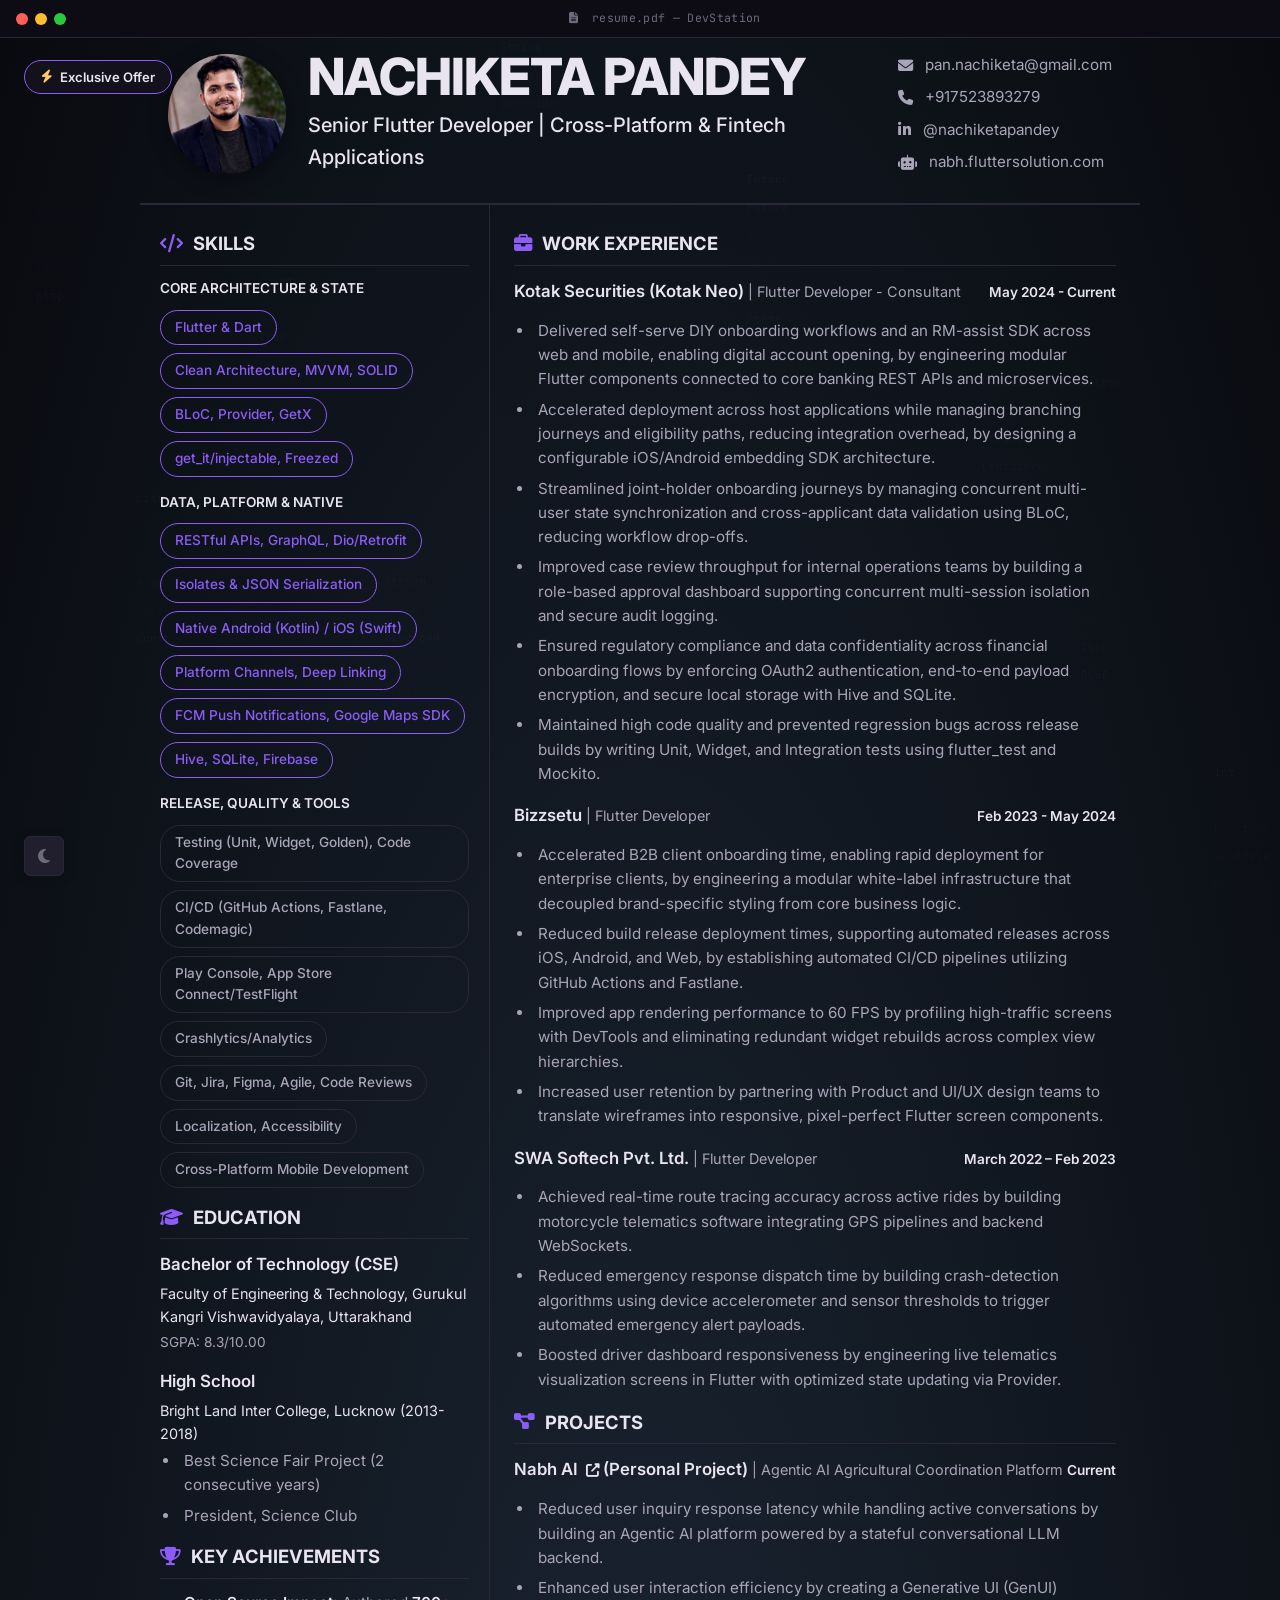
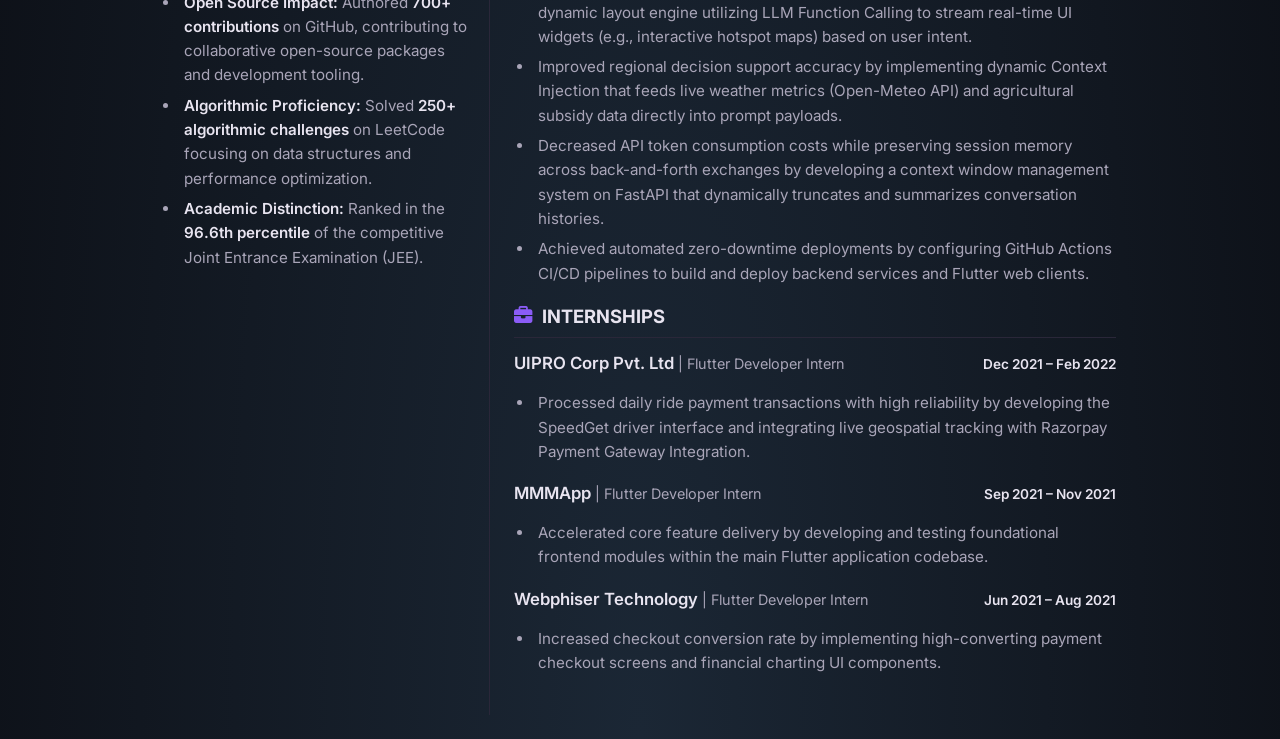
==== commit a532af14: "v6-0-6" ====
--- a/resume.html
+++ b/resume.html
@@ -75,8 +75,7 @@
                         class="fab fa-linkedin-in"></i> @nachiketapandey</a>
                 <a href="https://portfolio.fluttersolution.com/?utm_source=ats_resume_pdf&utm_medium=document" class="print-only portfolio-print-link"
                     target="_blank"><i class="fas fa-globe"></i> portfolio.fluttersolution.com</a>
-                <a href="https://www.fluttersolution.com/?utm_source=ats_resume_pdf&utm_medium=document" class="blog-print-link" target="_blank"><i
-                        class="fas fa-pen-nib"></i> fluttersolution.com</a>
+
                 <a href="https://nabh.fluttersolution.com/?utm_source=ats_resume_pdf&utm_medium=document" class="project-print-link" target="_blank"><i
                         class="fas fa-robot"></i> nabh.fluttersolution.com</a>
             </div>
@@ -100,26 +99,35 @@
                 <section class="skills">
                     <h2><i class="fas fa-code"></i> SKILLS</h2>
                     <div class="skill-category">
-                        <h3>Primary Skills</h3>
+                        <h3>Core Architecture & State</h3>
                         <ul class="chips">
                             <li>Flutter & Dart</li>
-                            <li>Clean Architecture & DI</li>
-                            <li>BLoC, Provider & GetX</li>
-                            <li>RESTful APIs & Microservices</li>
-                            <li>Firebase</li>
-                            <li>Hive & SQLite Offline Storage</li>
+                            <li>Clean Architecture, MVVM, SOLID</li>
+                            <li>BLoC, Provider, GetX</li>
+                            <li>get_it/injectable, Freezed</li>
                         </ul>
                     </div>
                     <div class="skill-category">
-                        <h3>Secondary Skills</h3>
+                        <h3>Data, Platform & Native</h3>
+                        <ul class="chips">
+                            <li>RESTful APIs, GraphQL, Dio/Retrofit</li>
+                            <li>Isolates & JSON Serialization</li>
+                            <li>Native Android (Kotlin) / iOS (Swift)</li>
+                            <li>Platform Channels, Deep Linking</li>
+                            <li>FCM Push Notifications, Google Maps SDK</li>
+                            <li>Hive, SQLite, Firebase</li>
+                        </ul>
+                    </div>
+                    <div class="skill-category">
+                        <h3>Release, Quality & Tools</h3>
                         <ul class="chips soft-chips">
-                            <li>Unit, Widget & Integration Testing</li>
-                            <li>Payment Gateway Integration</li>
-                            <li>GitHub Actions & Fastlane CI/CD</li>
-                            <li>GenAI/LLM Integration (FastAPI)</li>
-                            <li>UI/UX Performance Optimization</li>
-                            <li>Git / Version Control</li>
-                            <li>Agile / SDLC</li>
+                            <li>Testing (Unit, Widget, Golden), Code Coverage</li>
+                            <li>CI/CD (GitHub Actions, Fastlane, Codemagic)</li>
+                            <li>Play Console, App Store Connect/TestFlight</li>
+                            <li>Crashlytics/Analytics</li>
+                            <li>Git, Jira, Figma, Agile, Code Reviews</li>
+                            <li>Localization, Accessibility</li>
+                            <li>Cross-Platform Mobile Development</li>
                         </ul>
                     </div>
                 </section>
@@ -147,8 +155,8 @@
                     <ul class="bullet-list">
                         <li><b>Open Source Impact:</b> Authored <b>700+ contributions</b> on GitHub, contributing to
                             collaborative open-source packages and development tooling.</li>
-                        <li><b>Technical Writing:</b> Created and maintained a <b>Flutter technical blog</b> at
-                            fluttersolution.com, publishing insights on rendering optimization and Clean Architecture.
+                        <!-- <li><b>Technical Writing:</b> Created and maintained a <b>Flutter technical blog</b> at
+                            fluttersolution.com, publishing insights on rendering optimization and Clean Architecture. -->
                         </li>
                         <li><b>Algorithmic Proficiency:</b> Solved <b>250+ algorithmic challenges</b> on LeetCode
                             focusing on data structures and performance optimization.</li>
@@ -315,9 +323,7 @@
                 <a href="https://www.linkedin.com/in/nachiketapandey/" target="_blank" class="fab-btn" title="LinkedIn">
                     <i class="fab fa-linkedin-in"></i><span>LinkedIn</span>
                 </a>
-                <a href="https://www.fluttersolution.com/?utm_source=ats_resume_pdf&utm_medium=document" target="_blank" class="fab-btn" title="Blog Site">
-                    <i class="fas fa-pen-nib"></i><span>Blog</span>
-                </a>
+
             </div>
         </div>
 
--- a/style.css
+++ b/style.css
@@ -134,7 +134,7 @@
   font-weight: 700;
   color: var(--text-main);
   text-transform: uppercase;
-  letter-spacing: 1.5px;
+  letter-spacing: normal;
   margin-bottom: 12px;
   display: flex;
   align-items: center;
@@ -202,7 +202,9 @@
 
 .soft-chips li:hover,
 .soft-chips span:hover {
-  background: var(--border-color);
+  background: var(--text-main);
+  color: var(--bg-surface);
+  border-color: var(--text-main);
   transform: translateY(-2px);
   box-shadow: none;
 }
@@ -225,24 +227,16 @@
 
 /* Lists */
 .bullet-list {
-  list-style: none;
+  list-style: disc;
+  padding-left: 20px;
 }
 
 .bullet-list li {
-  position: relative;
-  padding-left: 18px;
   font-size: 0.95rem;
   color: var(--text-muted);
   line-height: 1.6;
   margin-bottom: 6px;
-}
-
-.bullet-list li::before {
-  content: "▹";
-  position: absolute;
-  left: 0;
-  color: var(--accent);
-  font-weight: bold;
+  padding-left: 4px;
 }
 
 .bullet-list li b {
@@ -358,7 +352,7 @@
   }
 
   body {
-    padding: 30px !important;
+    padding: 15px !important;
     margin: 0 !important;
     display: block;
     animation: none !important;
@@ -374,6 +368,10 @@
 
   .print-only {
     display: block !important;
+  }
+
+  .no-print {
+    display: none !important;
   }
 
   .hire-pill-trigger,
@@ -390,14 +388,18 @@
   .ide-frame {
     padding: 0 !important;
     margin: 0 !important;
+    border: none !important;
+    box-shadow: none !important;
     min-height: auto !important;
     height: auto !important;
-    overflow: visible !important;
+    overflow: hidden !important;
   }
 
   main {
     display: flex;
     flex-direction: column;
+    margin: 0 !important;
+    padding: 0 !important;
   }
 
   .column-left,
@@ -579,23 +581,13 @@
   }
 
   .bullet-list {
+    padding-left: 20px;
+    margin-left: 0;
+  }
+
+  .bullet-list li {
     padding-left: 0;
-    margin-left: 10px;
-  }
-
-  .bullet-list li {
-    position: relative;
-    padding-left: 12px;
     margin-left: 0;
-  }
-
-  .bullet-list li::before {
-    content: "•" !important;
-    color: #000000;
-    position: absolute;
-    left: 0;
-    top: 0;
-    line-height: inherit;
   }
 
   .column-left section,
@@ -652,10 +644,6 @@
     margin-bottom: 2.2px;
     font-size: 0.91rem;
     line-height: 1.42;
-  }
-
-  .bullet-list li::before {
-    top: 0;
   }
 
   .job-date {
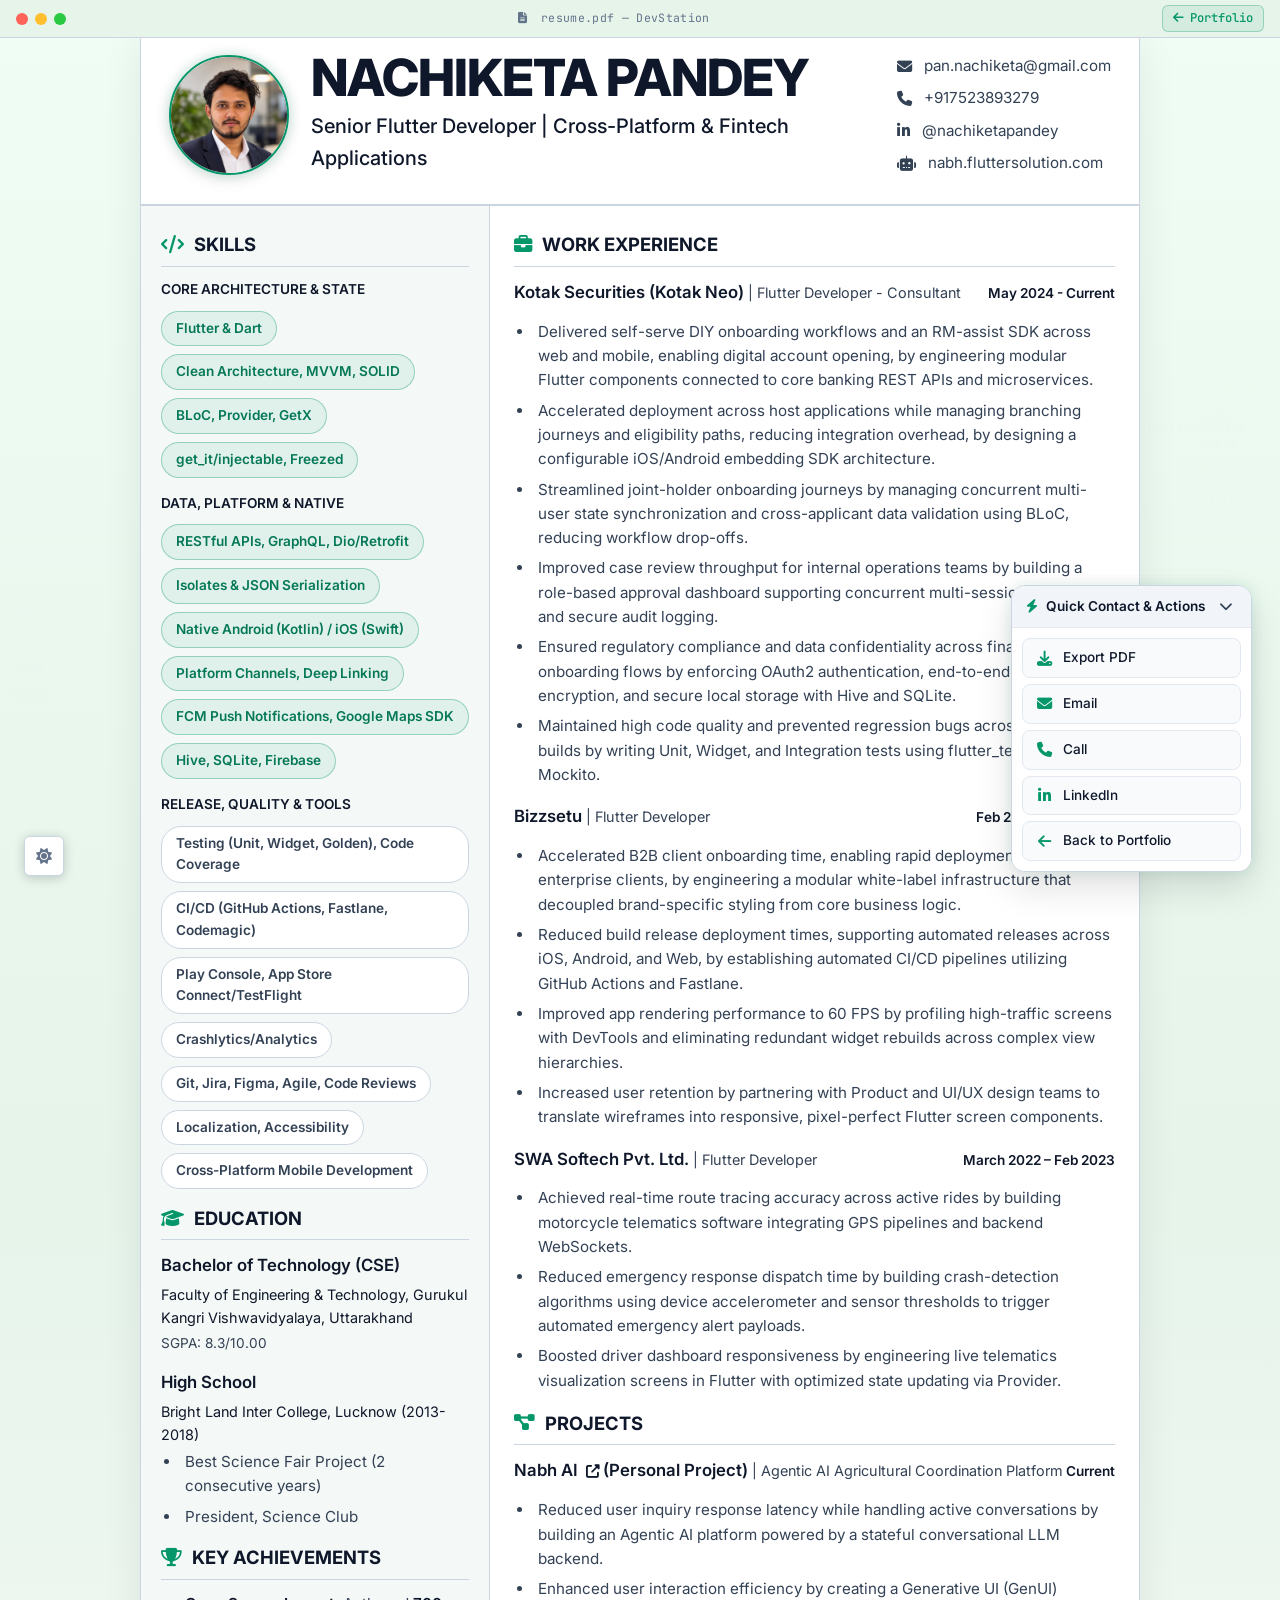
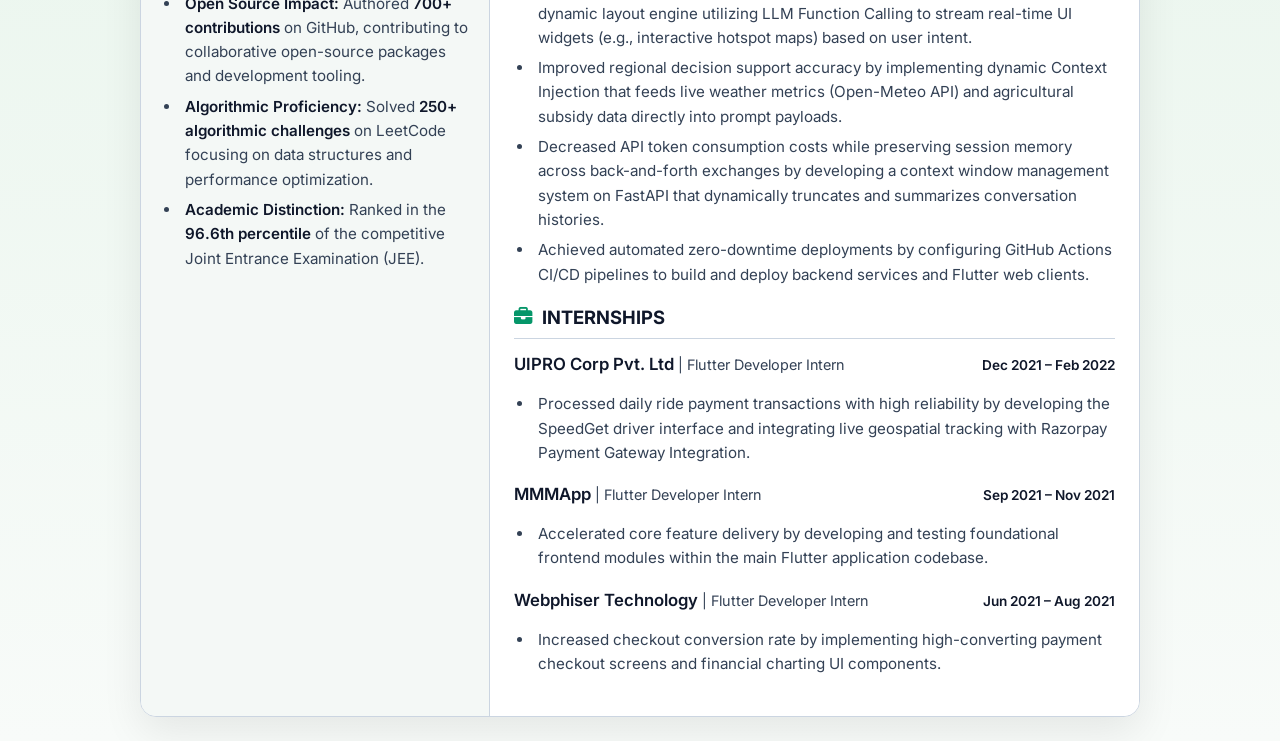
==== commit 378f29dd: "version update" ====
--- a/resume.html
+++ b/resume.html
@@ -1,5 +1,5 @@
 <!DOCTYPE html>
-<html lang="en" data-theme="dark">
+<html lang="en" data-theme="light">
 
 <head>
     <meta charset="UTF-8" />
@@ -16,8 +16,14 @@
     <link href="https://fonts.googleapis.com/css2?family=Space+Grotesk:wght@400;500;600;700&family=JetBrains+Mono:wght@300;400;500;600;700&display=swap" rel="stylesheet" />
     <link href="https://fonts.googleapis.com/css2?family=Inter:wght@300;400;500;600;700;800&display=swap" rel="stylesheet" />
     <link rel="stylesheet" href="https://cdnjs.cloudflare.com/ajax/libs/font-awesome/6.4.0/css/all.min.css" />
-    <link rel="stylesheet" href="./portfolio.css" />
-    <link href="./style.css?v=1.1" rel="stylesheet" />
+    <script>
+      (function() {
+        var savedTheme = localStorage.getItem('theme') || 'light';
+        document.documentElement.setAttribute('data-theme', savedTheme);
+      })();
+    </script>
+    <link rel="stylesheet" href="./portfolio.css?v=8.0" media="screen" />
+    <link href="./style.css?v=8.0" rel="stylesheet" />
     <!-- PostHog Analytics -->
     <script>
         !function(t,e){var o,n,p,r;e.__SV||(window.posthog && window.posthog.__loaded)||(window.posthog=e,e._i=[],e.init=function(i,s,a){function g(t,e){var o=e.split(".");2==o.length&&(t=t[o[0]],e=o[1]),t[e]=function(){t.push([e].concat(Array.prototype.slice.call(arguments,0)))}}p||((p=t.createElement("script")).type="text/javascript",p.crossOrigin="anonymous",p.async=!0,p.src=s.api_host.replace(".i.posthog.com","-assets.i.posthog.com")+"/static/array.js",p.onerror=function(){p=null},(r=t.getElementsByTagName("script")[0]).parentNode.insertBefore(p,r));var u=e;for(void 0!==a?u=e[a]=[]:a="posthog",u.people=u.people||[],Object.defineProperty(u,"toString",{configurable:!0,enumerable:!0,writable:!0,value:function(t){var e="posthog";return"posthog"!==a&&(e+="."+a),t||(e+=" (stub)"),e}}),Object.defineProperty(u.people,"toString",{configurable:!0,enumerable:!0,writable:!0,value:function(){return u.toString(1)+".people (stub)"}}),o="Tl Ml El Il Al init Xl tu Jl Kl nu ho Yl au Gl capture getExtension eu xl vu calculateEventProperties du register register_once register_for_session unregister unregister_for_session gu Ql cu getFeatureFlag getFeatureFlagPayload getFeatureFlagResult getAllFeatureFlags isFeatureEnabled reloadFeatureFlags updateFlags updateEarlyAccessFeatureEnrollment getEarlyAccessFeatures on onFeatureFlags onSurveysLoaded onSessionId getSurveys getActiveMatchingSurveys renderSurvey displaySurvey cancelPendingSurvey canRenderSurvey canRenderSurveyAsync mu identify setPersonProperties unsetPersonProperties group resetGroups setPersonPropertiesForFlags resetPersonPropertiesForFlags setGroupPropertiesForFlags resetGroupPropertiesForFlags reset yu shutdown setIdentity clearIdentity get_distinct_id getGroups get_session_id get_session_replay_url alias set_config startSessionRecording stopSessionRecording sessionRecordingStarted captureException addExceptionStep captureLog startExceptionAutocapture stopExceptionAutocapture loadToolbar get_property getSessionProperty fu uu createPersonProfile setInternalOrTestUser pu Fl Ol opt_in_capturing opt_out_capturing has_opted_in_capturing has_opted_out_capturing get_explicit_consent_status is_capturing clear_opt_in_out_capturing ou debug do ts getPageViewId captureTraceFeedback captureTraceMetric zl".split(" "),n=0;n<o.length;n++)g(u,o[n]);e._i.push([i,s,a])},e.__SV=1)}(document,window.posthog||[]);
@@ -54,6 +60,9 @@
         <span class="title-icon"><i class="fas fa-file-alt"></i></span>
         resume.pdf — DevStation
       </div>
+      <a href="./index.html" class="title-bar-back" title="Back to Portfolio">
+        <i class="fas fa-arrow-left"></i> <span>Portfolio</span>
+      </a>
     </div>
 
 
@@ -75,7 +84,6 @@
                         class="fab fa-linkedin-in"></i> @nachiketapandey</a>
                 <a href="https://portfolio.fluttersolution.com/?utm_source=ats_resume_pdf&utm_medium=document" class="print-only portfolio-print-link"
                     target="_blank"><i class="fas fa-globe"></i> portfolio.fluttersolution.com</a>
-
                 <a href="https://nabh.fluttersolution.com/?utm_source=ats_resume_pdf&utm_medium=document" class="project-print-link" target="_blank"><i
                         class="fas fa-robot"></i> nabh.fluttersolution.com</a>
             </div>
@@ -302,16 +310,19 @@
                 </section>
             </article>
         </main>
-        <!-- Draggable Floating Action Widget -->
-        <div class="fab-container print-only-hide" id="fabContainer">
-            <div class="fab-header" id="fabHeader" title="Drag to move">
-                <i class="fas fa-grip-vertical"></i>
-                <span>Quick Contact & Actions</span>
+        <!-- Floating Actions / Mobile Bottom Sheet -->
+        <div class="fab-container print-only-hide visible" id="fabContainer">
+            <div class="fab-handle" aria-hidden="true"></div>
+            <div class="fab-header" id="fabHeader" role="button" aria-expanded="true" tabindex="0">
+                <div class="fab-header-left">
+                    <i class="fas fa-bolt fab-icon-bolt"></i>
+                    <span>Quick Contact & Actions</span>
+                </div>
                 <button class="fab-toggle" id="fabToggle" aria-label="Toggle actions"><i
                         class="fas fa-chevron-down"></i></button>
             </div>
             <div class="fab-options" id="fabOptions">
-                <a href="javascript:window.print()" class="fab-btn" title="Download / Export PDF">
+                <a href="javascript:window.print()" class="fab-btn fab-btn-primary" title="Download / Export PDF">
                     <i class="fas fa-download"></i><span>Export PDF</span>
                 </a>
                 <a href="mailto:pan.nachiketa@gmail.com" class="fab-btn" title="Email">
@@ -323,45 +334,11 @@
                 <a href="https://www.linkedin.com/in/nachiketapandey/" target="_blank" class="fab-btn" title="LinkedIn">
                     <i class="fab fa-linkedin-in"></i><span>LinkedIn</span>
                 </a>
-
+                <a href="./index.html" class="fab-btn fab-btn-home" title="Back to Portfolio">
+                    <i class="fas fa-arrow-left"></i><span>Back to Portfolio</span>
+                </a>
             </div>
         </div>
-
-        <!-- Exclusive Hire Deal Banner Modal -->
-        <div class="hire-modal-overlay print-only-hide" id="hireModalOverlay">
-            <div class="hire-modal-card">
-                <button class="hire-modal-close" id="hireModalClose" aria-label="Close deal">&times;</button>
-                <div class="hire-badge"><i class="fas fa-bolt"></i> EXCLUSIVE TALENT OFFER</div>
-                <h2>Limited-Time Opportunity</h2>
-                <p class="hire-subtitle">Looking for a Senior Flutter & Fintech Developer with 5+ years of proven
-                    delivery experience?</p>
-                <div class="hire-highlights">
-                    <div class="highlight-item"><i class="fas fa-check-circle"></i> Complete End-to-End Ownership</div>
-                    <div class="highlight-item"><i class="fas fa-check-circle"></i> Clean Architecture &
-                        BLoC/Provider/GetX</div>
-                    <div class="highlight-item"><i class="fas fa-check-circle"></i> Full-Stack FastAPI & GenAI
-                        Capability</div>
-                </div>
-                <div class="hire-actions">
-                    <a href="mailto:pan.nachiketa@gmail.com?subject=Exclusive%20Role%20Discussion"
-                        class="hire-btn-primary"><i class="fas fa-paper-plane"></i> Schedule Discussion</a>
-                    <a href="callto:+917523893279" class="hire-btn-secondary"><i class="fas fa-phone-alt"></i> Direct
-                        Call</a>
-                </div>
-                <div class="hire-timer-bar" id="hireTimerBar">
-                    <span>Offer banner closing in <strong id="hireTimerCount">20</strong>s</span>
-                    <div class="timer-progress-track">
-                        <div class="timer-progress-fill" id="timerProgressFill"></div>
-                    </div>
-                </div>
-            </div>
-        </div>
-
-        <!-- Top Left Minimized Pill Trigger -->
-        <button class="hire-pill-trigger print-only-hide" id="hirePillTrigger">
-            <i class="fas fa-bolt"></i>
-            <span>Exclusive Offer</span>
-        </button>
 
         <script>
             const fabContainer = document.getElementById('fabContainer');
@@ -369,118 +346,77 @@
             const fabToggle = document.getElementById('fabToggle');
             const fabOptions = document.getElementById('fabOptions');
 
-            const hireModalOverlay = document.getElementById('hireModalOverlay');
-            const hireModalClose = document.getElementById('hireModalClose');
-            const hireTimerCount = document.getElementById('hireTimerCount');
-            const timerProgressFill = document.getElementById('timerProgressFill');
-            const hireTimerBar = document.getElementById('hireTimerBar');
-            const hirePillTrigger = document.getElementById('hirePillTrigger');
-
-            let isTimerFinished = false;
-
-            // 1. Show FAB popup after 3 seconds delay
-            window.addEventListener('DOMContentLoaded', () => {
-                setTimeout(() => {
-                    if (fabContainer) {
-                        fabContainer.classList.add('visible');
-                    }
-                }, 3000);
-
-                // Make the exclusive offer button visible immediately instead of showing the modal
-                if (hirePillTrigger) {
-                    hirePillTrigger.classList.add('visible');
-                }
-            });
-
-            function minimizeHireModal() {
-                isTimerFinished = true;
-                if (hireModalOverlay) {
-                    hireModalOverlay.classList.remove('visible');
-                }
-                if (hirePillTrigger) {
-                    hirePillTrigger.classList.add('visible');
+            // On mobile view, collapse bottom sheet by default so it doesn't obstruct reading
+            function initFabState() {
+                if (window.innerWidth <= 768 && fabOptions && fabToggle) {
+                    fabOptions.classList.add('collapsed');
+                    fabToggle.classList.add('collapsed');
+                    if (fabHeader) fabHeader.setAttribute('aria-expanded', 'false');
+                } else if (fabOptions && fabToggle) {
+                    fabOptions.classList.remove('collapsed');
+                    fabToggle.classList.remove('collapsed');
+                    if (fabHeader) fabHeader.setAttribute('aria-expanded', 'true');
                 }
             }
 
-            function reopenHireModal() {
-                if (hireModalOverlay) {
-                    // Hide timer bar when reopened
-                    if (isTimerFinished && hireTimerBar) {
-                        hireTimerBar.style.display = 'none';
-                    }
-                    hireModalOverlay.classList.add('visible');
+            initFabState();
+            window.addEventListener('resize', () => {
+                // Keep collapsed state responsive without overriding manual clicks
+            });
+
+            // Toggle visibility menu
+            function toggleFabMenu(e) {
+                if (e) e.stopPropagation();
+                if (fabOptions && fabToggle) {
+                    const isCollapsed = fabOptions.classList.toggle('collapsed');
+                    fabToggle.classList.toggle('collapsed', isCollapsed);
+                    if (fabHeader) fabHeader.setAttribute('aria-expanded', !isCollapsed);
                 }
             }
 
-            if (hireModalClose) {
-                hireModalClose.addEventListener('click', minimizeHireModal);
-            }
-
-            if (hirePillTrigger) {
-                hirePillTrigger.addEventListener('click', reopenHireModal);
-            }
-
-            // Toggle visibility menu
-            if (fabToggle && fabOptions) {
-                fabToggle.addEventListener('click', (e) => {
-                    e.stopPropagation();
-                    fabOptions.classList.toggle('collapsed');
-                    fabToggle.classList.toggle('collapsed');
+            if (fabHeader) {
+                fabHeader.addEventListener('click', toggleFabMenu);
+                fabHeader.addEventListener('keydown', (e) => {
+                    if (e.key === 'Enter' || e.key === ' ') {
+                        e.preventDefault();
+                        toggleFabMenu(e);
+                    }
                 });
             }
 
-            // Drag and Drop functionality
-            if (fabContainer && fabHeader) {
+            if (fabToggle) {
+                fabToggle.addEventListener('click', toggleFabMenu);
+            }
+
+            // Desktop-only drag and drop functionality (do NOT intercept touch on mobile)
+            if (fabContainer && fabHeader && window.innerWidth > 768) {
                 let isDragging = false;
-                let currentX, currentY, initialX, initialY;
+                let currentX = 0, currentY = 0, initialX = 0, initialY = 0;
                 let xOffset = 0, yOffset = 0;
 
-                fabHeader.addEventListener('mousedown', dragStart);
-                document.addEventListener('mousemove', drag);
-                document.addEventListener('mouseup', dragEnd);
-
-                fabHeader.addEventListener('touchstart', dragStart, { passive: false });
-                document.addEventListener('touchmove', drag, { passive: false });
-                document.addEventListener('touchend', dragEnd);
-
-                function dragStart(e) {
-                    if (e.type === 'touchstart') {
-                        initialX = e.touches[0].clientX - xOffset;
-                        initialY = e.touches[0].clientY - yOffset;
-                    } else {
-                        initialX = e.clientX - xOffset;
-                        initialY = e.clientY - yOffset;
-                    }
-                    if (e.target === fabHeader || fabHeader.contains(e.target)) {
-                        isDragging = true;
-                    }
-                }
-
-                function drag(e) {
+                fabHeader.addEventListener('mousedown', (e) => {
+                    if (e.target === fabToggle || fabToggle.contains(e.target)) return;
+                    initialX = e.clientX - xOffset;
+                    initialY = e.clientY - yOffset;
+                    isDragging = true;
+                });
+
+                document.addEventListener('mousemove', (e) => {
                     if (isDragging) {
                         e.preventDefault();
-                        if (e.type === 'touchmove') {
-                            currentX = e.touches[0].clientX - initialX;
-                            currentY = e.touches[0].clientY - initialY;
-                        } else {
-                            currentX = e.clientX - initialX;
-                            currentY = e.clientY - initialY;
-                        }
+                        currentX = e.clientX - initialX;
+                        currentY = e.clientY - initialY;
                         xOffset = currentX;
                         yOffset = currentY;
-                        setTranslate(currentX, currentY, fabContainer);
+                        fabContainer.style.transform = `translate3d(${currentX}px, ${currentY}px, 0)`;
                     }
-                }
-
-                function setTranslate(xPos, yPos, el) {
-                    el.style.transform = `translate3d(${xPos}px, ${yPos}px, 0)`;
-                }
-
-                function dragEnd() {
+                });
+
+                document.addEventListener('mouseup', () => {
                     initialX = currentX;
                     initialY = currentY;
                     isDragging = false;
-                }
+                });
             }
         </script>
         <!-- Version control for PDF export -->
@@ -572,7 +508,7 @@
         columns.forEach(col => {
           col.tokens.forEach(token => {
             const y = (col.y + token.offset) % (canvas.height + 100);
-            ctx.fillStyle = `rgba(199, 146, 234, ${token.alpha})`;
+            ctx.fillStyle = `rgba(16, 185, 129, ${token.alpha})`;
             ctx.fillText(token.text, col.x, y);
           });
           col.y += col.speed;
@@ -594,11 +530,11 @@
 
       // ── Theme Toggle ────────────────────────────────
       const themeToggle = document.getElementById('theme-toggle');
-      let currentTheme = localStorage.getItem('theme') || 'dark';
+      let currentTheme = localStorage.getItem('theme') || 'light';
       document.documentElement.setAttribute('data-theme', currentTheme);
 
       themeToggle.addEventListener('click', () => {
-        currentTheme = currentTheme === 'dark' ? 'light' : 'dark';
+        currentTheme = currentTheme === 'light' ? 'dark' : 'light';
         document.documentElement.setAttribute('data-theme', currentTheme);
         localStorage.setItem('theme', currentTheme);
       });
--- a/portfolio.css
+++ b/portfolio.css
@@ -6,63 +6,63 @@
 
 @import url('https://fonts.googleapis.com/css2?family=Space+Grotesk:wght@400;500;600;700&family=JetBrains+Mono:wght@300;400;500;600;700&display=swap');
 
-/* ─── CSS Custom Properties — Dracula-Inspired Palette ──── */
+/* ─── CSS Custom Properties — Cyber Emerald & Electric Cyan Palette (#10b981) ──── */
 :root {
   /* Backgrounds */
-  --bg-deep: #13111c;
-  --bg: #1a1825;
-  --bg-surface: #211f2e;
-  --bg-elevated: #2a2739;
-  --bg-highlight: #332f45;
-  --bg-overlay: rgba(19, 17, 28, 0.95);
+  --bg-deep: #080c10;
+  --bg: #0d131a;
+  --bg-surface: #131c24;
+  --bg-elevated: #1a2632;
+  --bg-highlight: #233342;
+  --bg-overlay: rgba(8, 12, 16, 0.95);
 
   /* Foreground */
-  --fg: #e8e4f0;
-  --fg-muted: #a9a5b8;
-  --fg-dim: #6e6a7c;
-  --fg-faint: #3d3a4d;
+  --fg: #e6edf3;
+  --fg-muted: #94a3b8;
+  --fg-dim: #64748b;
+  --fg-faint: #334155;
 
   /* Syntax Colors */
-  --syn-keyword: #c792ea;
-  /* purple — class, const, final */
-  --syn-string: #c3e88d;
-  /* green — string values */
-  --syn-function: #ffcb6b;
-  /* orange/gold — function names */
-  --syn-type: #89ddff;
-  /* cyan — type names */
-  --syn-comment: #546e7a;
-  /* blue-gray — comments */
-  --syn-variable: #eeffff;
-  /* white — variables */
-  --syn-number: #f78c6c;
-  /* coral — numbers */
-  --syn-tag: #ff5370;
-  /* red — tags, errors */
-  --syn-operator: #89ddff;
+  --syn-keyword: #10b981;
+  /* electric emerald — class, const, final */
+  --syn-string: #34d399;
+  /* mint green — string values */
+  --syn-function: #38bdf8;
+  /* bright sky blue — function names */
+  --syn-type: #06b6d4;
+  /* electric cyan — type names */
+  --syn-comment: #64748b;
+  /* slate — comments */
+  --syn-variable: #f1f5f9;
+  /* clean white — variables */
+  --syn-number: #f59e0b;
+  /* amber — numbers */
+  --syn-tag: #f43f5e;
+  /* rose — tags, errors */
+  --syn-operator: #06b6d4;
   /* cyan — operators */
-  --syn-property: #f0c674;
-  /* yellow — properties */
-  --syn-decorator: #82aaff;
-  /* blue — decorators, links */
-
-  /* Accent */
-  --accent: #c792ea;
-  --accent-glow: rgba(199, 146, 234, 0.25);
-  --accent-secondary: #89ddff;
-  --accent-success: #c3e88d;
-  --accent-warning: #ffcb6b;
-  --accent-error: #ff5370;
+  --syn-property: #fbbf24;
+  /* warm amber — properties */
+  --syn-decorator: #2dd4bf;
+  /* teal — decorators, links */
+
+  /* Accent - #10b981 */
+  --accent: #10b981;
+  --accent-glow: rgba(16, 185, 129, 0.25);
+  --accent-secondary: #06b6d4;
+  --accent-success: #34d399;
+  --accent-warning: #f59e0b;
+  --accent-error: #f43f5e;
 
   /* UI Chrome */
-  --chrome-bg: #0d0b14;
-  --chrome-border: #2a2739;
-  --tab-active-bg: #1a1825;
-  --tab-inactive-bg: #110f1a;
-  --tab-border: #2a2739;
-  --gutter-bg: rgba(0, 0, 0, 0.2);
-  --gutter-text: #3d3a4d;
-  --selection: rgba(199, 146, 234, 0.15);
+  --chrome-bg: #06090d;
+  --chrome-border: #1e293b;
+  --tab-active-bg: #0d131a;
+  --tab-inactive-bg: #090e13;
+  --tab-border: #1e293b;
+  --gutter-bg: rgba(0, 0, 0, 0.25);
+  --gutter-text: #475569;
+  --selection: rgba(16, 185, 129, 0.2);
 
   /* Typography */
   --font-display: 'Space Grotesk', system-ui, sans-serif;
@@ -85,8 +85,8 @@
   --radius-full: 9999px;
 
   /* Shooting star color */
-  --star-color: rgba(95, 145, 255, 0.4);
-  --star-trail: rgba(105, 155, 255, 0.4);
+  --star-color: rgba(6, 182, 212, 0.45);
+  --star-trail: rgba(16, 185, 129, 0.4);
 }
 
 .resume-wrapper {
@@ -103,53 +103,53 @@
 
 /* ─── Light Mode ─────────────────────────────────────────── */
 [data-theme="light"] {
-  --bg-deep: #e0e7ff;
-  --bg: #f1f5f9;
+  --bg-deep: #f0fdf4;
+  --bg: #f8fbf9;
   --bg-surface: #ffffff;
-  --bg-elevated: #f8fafc;
-  --bg-highlight: #e2e8f0;
-  --bg-overlay: rgba(241, 245, 249, 0.95);
+  --bg-elevated: #ecfdf5;
+  --bg-highlight: #d1fae5;
+  --bg-overlay: rgba(248, 251, 249, 0.95);
   --fg: #0f172a;
   --fg-muted: #334155;
   --fg-dim: #64748b;
-  --chrome-bg: #cbd5e1;
-  --chrome-border: #94a3b8;
-
-  --accent-primary: #2563eb;
+  --chrome-bg: #e6f4ea;
+  --chrome-border: #cbd5e1;
+
+  --accent-primary: #059669;
   --accent-secondary: #0891b2;
-  --accent-tertiary: #4f46e5;
+  --accent-tertiary: #047857;
   --accent-error: #dc2626;
   --accent-warning: #d97706;
   --accent-success: #16a34a;
-  --accent: #2563eb;
-  --accent-glow: rgba(37, 99, 235, 0.15);
+  --accent: #059669;
+  --accent-glow: rgba(5, 150, 105, 0.18);
 
   --fg-faint: #94a3b8;
-  --syn-keyword: #4f46e5;
-  --syn-string: #16a34a;
-  --syn-function: #d97706;
-  --syn-type: #0284c7;
+  --syn-keyword: #059669;
+  --syn-string: #10b981;
+  --syn-function: #0284c7;
+  --syn-type: #0891b2;
   --syn-comment: #64748b;
   --syn-variable: #0f172a;
   --syn-number: #ea580c;
   --syn-tag: #dc2626;
-  --syn-operator: #0284c7;
+  --syn-operator: #0891b2;
   --syn-property: #b45309;
-  --syn-decorator: #2563eb;
+  --syn-decorator: #059669;
 
   --tab-active-bg: #ffffff;
-  --tab-inactive-bg: #e2e8f0;
+  --tab-inactive-bg: #ecfdf5;
   --tab-border: #cbd5e1;
   --gutter-bg: rgba(0, 0, 0, 0.03);
   --gutter-text: #94a3b8;
-  --selection: rgba(37, 99, 235, 0.2);
-
-  --terminal-bg: #f8fafc;
+  --selection: rgba(5, 150, 105, 0.15);
+
+  --terminal-bg: #ffffff;
   --terminal-border: #cbd5e1;
   --terminal-fg: #0f172a;
 
-  --star-color: rgba(59, 130, 246, 0.3);
-  --star-trail: rgba(14, 165, 233, 0.8);
+  --star-color: rgba(5, 150, 105, 0.25);
+  --star-trail: rgba(16, 185, 129, 0.6);
 }
 
 [data-theme="light"] .title-dot.red {
@@ -181,7 +181,7 @@
 }
 
 [data-theme="light"] .hero-photo-inner img {
-  filter: saturate(1) contrast(1);
+  filter: none;
 }
 
 [data-theme="light"] .dot-grid-bg {
@@ -215,7 +215,7 @@
 
 body {
   font-family: var(--font-body);
-  background: radial-gradient(ellipse at bottom, #1b2735 0%, #090a0f 100%);
+  background: radial-gradient(ellipse at bottom, #0d1721 0%, #06090e 100%);
   background-color: var(--bg-deep);
   color: var(--fg);
   line-height: 1.6;
@@ -225,7 +225,7 @@
 }
 
 [data-theme="light"] body {
-  background: linear-gradient(180deg, #eee8f5 0%, #ddd8eb 50%, #e8e4f0 100%);
+  background: linear-gradient(180deg, #f0fdf4 0%, #e6f4ea 50%, #f8fbf9 100%);
 }
 
 a {
@@ -324,15 +324,16 @@
   pointer-events: none;
   overflow: hidden;
   perspective: 800px;
+  filter: blur(3.5px);
 }
 
 .shooting-star {
   position: absolute;
-  width: 100px;
-  height: 2px;
+  width: 130px;
+  height: 3px;
   background: linear-gradient(90deg, var(--star-color), transparent);
   border-radius: 999px;
-  filter: blur(2px);
+  filter: blur(4px);
   opacity: 0;
 }
 
@@ -341,29 +342,31 @@
   position: absolute;
   top: 50%;
   transform: translateY(-50%);
-  width: 4px;
-  height: 4px;
+  width: 5px;
+  height: 5px;
   background: #fff;
   border-radius: 50%;
-  box-shadow: 0 0 10px 2px var(--star-color),
-    0 0 20px 4px var(--star-color);
+  filter: blur(2px);
+  box-shadow: 0 0 16px 4px var(--star-color),
+    0 0 32px 8px var(--star-color);
 }
 
 @keyframes shootingStar3D {
   0% {
     transform: translate3d(20vw, -20vh, -500px) rotate(-45deg) scale(0.2);
     opacity: 0;
+    filter: blur(4px);
   }
 
   10% {
-    opacity: 1;
-    filter: blur(1px);
+    opacity: 0.7;
+    filter: blur(3.5px);
   }
 
   100% {
     transform: translate3d(-150vw, 150vh, 400px) rotate(-45deg) scale(3);
     opacity: 0;
-    filter: blur(5px);
+    filter: blur(9px);
   }
 }
 
@@ -772,16 +775,20 @@
 .nav-mobile {
   display: none;
   position: fixed;
-  top: 74px;
+  top: 66px;
   left: 0;
   right: 0;
   z-index: 9998;
-  background: var(--bg-overlay);
-  backdrop-filter: blur(20px);
-  -webkit-backdrop-filter: blur(20px);
+  background: #080b10;
   padding: 16px;
   flex-direction: column;
   border-bottom: 1px solid var(--chrome-border);
+  box-shadow: 0 16px 36px rgba(0, 0, 0, 0.75);
+}
+
+[data-theme="light"] .nav-mobile {
+  background: #ffffff;
+  box-shadow: 0 16px 36px rgba(0, 0, 0, 0.12);
 }
 
 .nav-mobile.open {
@@ -870,8 +877,8 @@
 }
 
 .code-panel:hover {
-  border-color: rgba(199, 146, 234, 0.3);
-  box-shadow: 0 8px 40px rgba(0, 0, 0, 0.3), 0 0 30px var(--accent-glow);
+  border-color: rgba(16, 185, 129, 0.35);
+  box-shadow: 0 8px 40px rgba(0, 0, 0, 0.4), 0 0 30px var(--accent-glow);
   transform: translateY(-3px);
 }
 
@@ -935,7 +942,7 @@
 }
 
 .glass-card:hover {
-  border-color: rgba(199, 146, 234, 0.3);
+  border-color: rgba(16, 185, 129, 0.35);
   box-shadow: 0 8px 32px rgba(0, 0, 0, 0.3);
   transform: translateY(-3px);
 }
@@ -956,8 +963,8 @@
 }
 
 .chip.primary-chip {
-  background: rgba(199, 146, 234, 0.08);
-  border-color: rgba(199, 146, 234, 0.2);
+  background: rgba(16, 185, 129, 0.08);
+  border-color: rgba(16, 185, 129, 0.2);
   color: var(--accent);
 }
 
@@ -1006,9 +1013,9 @@
   position: absolute;
   inset: 0;
   background:
-    radial-gradient(ellipse 70% 50% at 50% -5%, rgba(199, 146, 234, 0.08) 0%, transparent 55%),
-    radial-gradient(ellipse 50% 40% at 85% 80%, rgba(137, 221, 255, 0.04) 0%, transparent 50%),
-    radial-gradient(ellipse 40% 40% at 5% 60%, rgba(195, 232, 141, 0.03) 0%, transparent 50%);
+    radial-gradient(ellipse 70% 50% at 50% -5%, rgba(16, 185, 129, 0.08) 0%, transparent 55%),
+    radial-gradient(ellipse 50% 40% at 85% 80%, rgba(6, 182, 212, 0.05) 0%, transparent 50%),
+    radial-gradient(ellipse 40% 40% at 5% 60%, rgba(52, 211, 153, 0.03) 0%, transparent 50%);
   z-index: 0;
   pointer-events: none;
 }
@@ -1026,7 +1033,7 @@
 .hero-orb-1 {
   width: 400px;
   height: 400px;
-  background: rgba(199, 146, 234, 0.06);
+  background: rgba(16, 185, 129, 0.06);
   top: 5%;
   right: 5%;
 }
@@ -1112,7 +1119,9 @@
 
 .hero-name .name-highlight {
   display: block;
-  color: var(--accent);
+  background: linear-gradient(135deg, #10b981 0%, #06b6d4 100%);
+  -webkit-background-clip: text;
+  -webkit-text-fill-color: transparent;
   position: relative;
 }
 
@@ -1190,7 +1199,7 @@
 
 .btn-primary:hover {
   transform: translateY(-2px);
-  box-shadow: 0 6px 28px rgba(199, 146, 234, 0.4);
+  box-shadow: 0 6px 28px rgba(16, 185, 129, 0.4);
   filter: brightness(1.1);
 }
 
@@ -1212,7 +1221,7 @@
 .btn-secondary:hover {
   border-color: var(--accent);
   color: var(--accent);
-  background: rgba(199, 146, 234, 0.05);
+  background: rgba(16, 185, 129, 0.06);
 }
 
 .btn-ghost {
@@ -1259,7 +1268,7 @@
 .hero-social-link:hover {
   border-color: var(--accent);
   color: var(--accent);
-  background: rgba(199, 146, 234, 0.06);
+  background: rgba(16, 185, 129, 0.08);
   transform: translateY(-2px);
   box-shadow: 0 4px 16px var(--accent-glow);
 }
@@ -1309,14 +1318,14 @@
   width: 100%;
   height: 100%;
   object-fit: cover;
-  object-position: center 25%;
+  object-position: center 15%;
   display: block;
-  filter: saturate(0.85) contrast(1.05);
-  transition: filter 0.5s ease;
+  filter: none;
+  transition: transform 0.5s ease;
 }
 
 .hero-photo-ring:hover .hero-photo-inner img {
-  filter: saturate(1) contrast(1);
+  transform: scale(1.03);
 }
 
 .hero-photo-glow {
@@ -1514,13 +1523,13 @@
 }
 
 .skill-tag.primary-tag {
-  background: rgba(199, 146, 234, 0.07);
-  border: 1px solid rgba(199, 146, 234, 0.18);
+  background: rgba(16, 185, 129, 0.07);
+  border: 1px solid rgba(16, 185, 129, 0.18);
   color: var(--accent);
 }
 
 .skill-tag.primary-tag:hover {
-  background: rgba(199, 146, 234, 0.14);
+  background: rgba(16, 185, 129, 0.15);
   transform: translateY(-1px);
   box-shadow: 0 3px 12px var(--accent-glow);
 }
@@ -1661,7 +1670,7 @@
 
 .timeline-bullet:hover,
 .project-bullet:hover {
-  background: rgba(199, 146, 234, 0.04);
+  background: rgba(16, 185, 129, 0.05);
 }
 
 .bullet-arrow {
@@ -1720,17 +1729,17 @@
 }
 
 .project-featured-card:hover {
-  border-color: rgba(199, 146, 234, 0.3);
-  box-shadow: 0 12px 48px rgba(0, 0, 0, 0.35), 0 0 40px var(--accent-glow);
+  border-color: rgba(16, 185, 129, 0.35);
+  box-shadow: 0 12px 48px rgba(0, 0, 0, 0.4), 0 0 40px var(--accent-glow);
   transform: translateY(-4px);
 }
 
 .project-featured-visual {
   background:
     linear-gradient(135deg,
-      rgba(199, 146, 234, 0.06) 0%,
-      rgba(137, 221, 255, 0.04) 50%,
-      rgba(195, 232, 141, 0.06) 100%),
+      rgba(16, 185, 129, 0.07) 0%,
+      rgba(6, 182, 212, 0.05) 50%,
+      rgba(52, 211, 153, 0.06) 100%),
     var(--bg-deep);
   padding: 40px;
   display: flex;
@@ -1746,14 +1755,14 @@
   content: '';
   position: absolute;
   inset: 0;
-  background: radial-gradient(ellipse 80% 80% at 50% 40%, rgba(199, 146, 234, 0.08), transparent);
+  background: radial-gradient(ellipse 80% 80% at 50% 40%, rgba(16, 185, 129, 0.08), transparent);
 }
 
 .project-visual-icon {
   font-size: 5rem;
   position: relative;
   z-index: 1;
-  filter: drop-shadow(0 0 30px rgba(199, 146, 234, 0.3));
+  filter: drop-shadow(0 0 30px rgba(16, 185, 129, 0.35));
   animation: iconFloat 5s ease-in-out infinite;
 }
 
@@ -2001,7 +2010,7 @@
 }
 
 .skill-cat-icon.blue {
-  background: rgba(199, 146, 234, 0.1);
+  background: rgba(16, 185, 129, 0.1);
   color: var(--accent);
 }
 
@@ -2217,7 +2226,7 @@
   align-items: center;
   justify-content: center;
   font-size: 0.85rem;
-  background: rgba(199, 146, 234, 0.08);
+  background: rgba(16, 185, 129, 0.08);
   color: var(--accent);
   flex-shrink: 0;
 }
@@ -2531,7 +2540,7 @@
 
 .back-to-top:hover {
   transform: translateY(-2px);
-  box-shadow: 0 6px 24px rgba(199, 146, 234, 0.45);
+  box-shadow: 0 6px 24px rgba(16, 185, 129, 0.45);
 }
 
 /* ============================================================
@@ -2660,8 +2669,8 @@
   }
 
   .hero-photo-ring {
-    width: 180px;
-    height: 180px;
+    width: 200px;
+    height: 200px;
   }
 
   .about-stats {
--- a/style.css
+++ b/style.css
@@ -1,14 +1,27 @@
 @import url('https://fonts.googleapis.com/css2?family=Inter:wght@300;400;500;600;700&display=swap');
 
 :root {
-  --bg-color: transparent;
-  --panel-bg: transparent;
-  --text-main: var(--fg, #f3f4f6);
-  --text-muted: var(--fg-muted, #9ca3af);
-  --accent: var(--accent-primary, #8b5cf6);
-  --accent-glow: transparent;
-  --accent-secondary: var(--accent-secondary, #3b82f6);
-  --border-color: var(--chrome-border, #1f2937);
+  --bg-color: #080c10;
+  --panel-bg: #0d131a;
+  --text-main: var(--fg, #e6edf3);
+  --text-muted: var(--fg-muted, #94a3b8);
+  --accent: var(--accent-primary, #10b981);
+  --accent-glow: rgba(16, 185, 129, 0.25);
+  --accent-secondary: var(--accent-secondary, #06b6d4);
+  --border-color: var(--chrome-border, #1e293b);
+}
+
+@media screen {
+  [data-theme="light"] {
+    --bg-color: #f0fdf4;
+    --panel-bg: #f4f8f6;
+    --text-main: #0f172a;
+    --text-muted: #334155;
+    --accent: var(--accent-primary, #059669);
+    --accent-glow: rgba(5, 150, 105, 0.15);
+    --accent-secondary: var(--accent-secondary, #0891b2);
+    --border-color: var(--chrome-border, #cbd5e1);
+  }
 }
 
 * {
@@ -37,6 +50,14 @@
   flex-direction: column;
 }
 
+@media screen {
+  [data-theme="light"] .resume-container {
+    background-color: #ffffff;
+    border: 1px solid var(--border-color);
+    box-shadow: 0 16px 40px rgba(0, 0, 0, 0.08);
+  }
+}
+
 header {
   display: flex;
   justify-content: space-between;
@@ -60,8 +81,17 @@
   height: 120px;
   border-radius: 50%;
   object-fit: cover;
-  border: none;
-  box-shadow: 0 4px 20px rgba(0, 0, 0, 0.4);
+  object-position: center 16%;
+  border: 2.5px solid var(--accent);
+  box-shadow: 0 4px 20px rgba(0, 0, 0, 0.4), 0 0 16px rgba(16, 185, 129, 0.25);
+  flex-shrink: 0;
+}
+
+@media screen {
+  [data-theme="light"] .profile-img {
+    border-color: var(--accent);
+    box-shadow: 0 4px 16px rgba(0, 0, 0, 0.1), 0 0 14px rgba(5, 150, 105, 0.2);
+  }
 }
 
 .header-name h1 {
@@ -120,8 +150,21 @@
   border-right: 1px solid var(--border-color);
 }
 
+@media screen {
+  [data-theme="light"] .column-left {
+    background-color: var(--panel-bg);
+    border-right: 1px solid var(--border-color);
+  }
+}
+
 .column-right {
   padding: 24px 24px;
+}
+
+@media screen {
+  [data-theme="light"] .column-right {
+    background-color: #ffffff;
+  }
 }
 
 section {
@@ -193,6 +236,23 @@
   box-shadow: 0 4px 10px var(--accent-glow);
 }
 
+@media screen {
+  [data-theme="light"] .chips li,
+  [data-theme="light"] .chips span {
+    background: rgba(5, 150, 105, 0.08);
+    color: #047857;
+    border: 1px solid rgba(5, 150, 105, 0.35);
+    font-weight: 600;
+  }
+
+  [data-theme="light"] .chips li:hover,
+  [data-theme="light"] .chips span:hover {
+    background: var(--accent);
+    color: #ffffff;
+    box-shadow: 0 4px 12px rgba(5, 150, 105, 0.25);
+  }
+}
+
 .soft-chips li,
 .soft-chips span {
   background: transparent;
@@ -209,6 +269,22 @@
   box-shadow: none;
 }
 
+@media screen {
+  [data-theme="light"] .soft-chips li,
+  [data-theme="light"] .soft-chips span {
+    background: #ffffff;
+    color: var(--text-muted);
+    border: 1px solid var(--border-color);
+  }
+
+  [data-theme="light"] .soft-chips li:hover,
+  [data-theme="light"] .soft-chips span:hover {
+    background: #0f172a;
+    color: #ffffff;
+    border-color: #0f172a;
+  }
+}
+
 /* Education */
 .edu-item {
   margin-bottom: 14px;
@@ -322,15 +398,18 @@
     size: A4 portrait;
   }
 
-  :root {
-    --bg-color: #ffffff;
-    --panel-bg: #ffffff;
-    --text-main: #000000;
-    --text-muted: #000000;
-    --accent: #000000;
-    --accent-glow: transparent;
-    --accent-secondary: #000000;
-    --border-color: #000000;
+  :root,
+  [data-theme],
+  [data-theme="light"],
+  [data-theme="dark"] {
+    --bg-color: #ffffff !important;
+    --panel-bg: #ffffff !important;
+    --text-main: #000000 !important;
+    --text-muted: #000000 !important;
+    --accent: #000000 !important;
+    --accent-glow: transparent !important;
+    --accent-secondary: #000000 !important;
+    --border-color: #000000 !important;
   }
 
   * {
@@ -352,25 +431,31 @@
   }
 
   body {
-    padding: 15px !important;
+    padding: 17px 27px !important;
     margin: 0 !important;
     display: block;
     animation: none !important;
   }
 
-  .resume-container {
-    box-shadow: none;
-    max-width: none;
-    width: 100%;
-    margin: 0;
-    border-radius: 0;
+  .resume-container,
+  [data-theme] .resume-container,
+  [data-theme="light"] .resume-container,
+  [data-theme="dark"] .resume-container {
+    box-shadow: none !important;
+    max-width: none !important;
+    width: 100% !important;
+    margin: 0 !important;
+    border: none !important;
+    border-radius: 0 !important;
+    background: #ffffff !important;
   }
 
   .print-only {
     display: block !important;
   }
 
-  .no-print {
+  .no-print,
+  .portfolio-web-link {
     display: none !important;
   }
 
@@ -403,8 +488,16 @@
   }
 
   .column-left,
-  .column-right {
-    display: contents;
+  .column-right,
+  [data-theme] .column-left,
+  [data-theme] .column-right,
+  [data-theme="light"] .column-left,
+  [data-theme="light"] .column-right {
+    display: contents !important;
+    background: transparent !important;
+    border: none !important;
+    padding: 0 !important;
+    box-shadow: none !important;
     /* Flattens layout into single column for ATS */
   }
 
@@ -560,24 +653,46 @@
   }
 
   .chips li,
-  .chips span {
-    display: inline;
+  .chips span,
+  .soft-chips li,
+  .soft-chips span,
+  [data-theme] .chips li,
+  [data-theme] .chips span,
+  [data-theme] .soft-chips li,
+  [data-theme] .soft-chips span,
+  [data-theme="light"] .chips li,
+  [data-theme="light"] .chips span,
+  [data-theme="light"] .soft-chips li,
+  [data-theme="light"] .soft-chips span {
+    display: inline !important;
     border: none !important;
     background: transparent !important;
-    padding: 0;
-    font-size: 0.85rem;
+    padding: 0 !important;
+    font-size: 0.85rem !important;
     color: #000000 !important;
-    margin: 0;
+    margin: 0 !important;
     box-shadow: none !important;
     transform: none !important;
-  }
-
-  .chips li::after {
-    content: ", ";
-  }
-
-  .chips li:last-child::after {
-    content: "";
+    border-radius: 0 !important;
+  }
+
+  .chips li::after,
+  .soft-chips li::after,
+  [data-theme] .chips li::after,
+  [data-theme] .soft-chips li::after,
+  [data-theme="light"] .chips li::after,
+  [data-theme="light"] .soft-chips li::after {
+    content: ", " !important;
+    color: #000000 !important;
+  }
+
+  .chips li:last-child::after,
+  .soft-chips li:last-child::after,
+  [data-theme] .chips li:last-child::after,
+  [data-theme] .soft-chips li:last-child::after,
+  [data-theme="light"] .chips li:last-child::after,
+  [data-theme="light"] .soft-chips li:last-child::after {
+    content: "" !important;
   }
 
   .bullet-list {
@@ -684,54 +799,102 @@
   }
 }
 
-/* Draggable Floating Action Widget */
+/* Title Bar Back to Portfolio Link */
+.title-bar-back {
+  margin-left: auto;
+  display: inline-flex;
+  align-items: center;
+  gap: 6px;
+  font-family: var(--font-mono, monospace);
+  font-size: 0.76rem;
+  font-weight: 500;
+  color: var(--accent);
+  text-decoration: none;
+  padding: 3px 10px;
+  border-radius: 6px;
+  border: 1px solid rgba(16, 185, 129, 0.35);
+  background: rgba(16, 185, 129, 0.08);
+  transition: all 0.2s ease;
+  z-index: 10001;
+}
+
+.title-bar-back:hover {
+  background: var(--accent);
+  color: #080c10;
+  border-color: var(--accent);
+}
+
+[data-theme="light"] .title-bar-back {
+  background: rgba(5, 150, 105, 0.08);
+  border-color: rgba(5, 150, 105, 0.3);
+  color: var(--accent);
+}
+
+[data-theme="light"] .title-bar-back:hover {
+  background: var(--accent);
+  color: #ffffff;
+}
+
+/* Floating Action Widget / Mobile Bottom Sheet */
 .fab-container {
   position: fixed !important;
-  bottom: 30px !important;
-  right: 30px !important;
+  bottom: 28px !important;
+  right: 28px !important;
   display: flex;
   flex-direction: column;
-  background: var(--panel-bg);
-  border: 1px solid var(--accent);
+  background: #0d131a;
+  border: 1px solid rgba(16, 185, 129, 0.35);
   border-radius: 14px;
-  box-shadow: 0 10px 30px rgba(0, 0, 0, 0.7), 0 0 15px var(--accent-glow);
+  box-shadow: 0 16px 36px rgba(0, 0, 0, 0.65), 0 0 20px rgba(16, 185, 129, 0.18);
   z-index: 99999 !important;
   overflow: hidden;
-  touch-action: none;
   user-select: none;
-  min-width: 210px;
-  opacity: 0;
-  visibility: hidden;
-  transform: translateY(30px) scale(0.9);
-  transition: opacity 0.5s cubic-bezier(0.175, 0.885, 0.32, 1.275),
-    visibility 0.5s cubic-bezier(0.175, 0.885, 0.32, 1.275),
-    transform 0.5s cubic-bezier(0.175, 0.885, 0.32, 1.275);
-}
-
-.fab-container.visible {
+  min-width: 220px;
   opacity: 1;
   visibility: visible;
-  transform: translateY(0) scale(1);
+  transition: opacity 0.3s ease, transform 0.3s ease;
+}
+
+[data-theme="light"] .fab-container {
+  background: #ffffff;
+  border-color: #cbd5e1;
+  box-shadow: 0 16px 36px rgba(0, 0, 0, 0.12), 0 0 15px rgba(5, 150, 105, 0.12);
+}
+
+.fab-handle {
+  display: none;
 }
 
 .fab-header {
   display: flex;
   align-items: center;
+  justify-content: space-between;
   gap: 10px;
   padding: 10px 14px;
-  background: var(--bg-highlight);
-  border-bottom: 1px solid var(--border-color);
+  background: #131b24;
+  border-bottom: 1px solid rgba(255, 255, 255, 0.08);
   cursor: grab;
   color: var(--text-main);
   font-size: 0.85rem;
   font-weight: 600;
 }
 
+[data-theme="light"] .fab-header {
+  background: #f1f5f9;
+  border-bottom: 1px solid #e2e8f0;
+}
+
 .fab-header:active {
   cursor: grabbing;
 }
 
-.fab-header i.fa-grip-vertical {
+.fab-header-left {
+  display: flex;
+  align-items: center;
+  gap: 8px;
+}
+
+.fab-icon-bolt {
   color: var(--accent);
 }
 
@@ -740,38 +903,48 @@
   background: transparent;
   border: none;
   color: var(--text-muted);
-  font-size: 0.9rem;
+  font-size: 0.85rem;
   cursor: pointer;
+  padding: 4px;
+  display: flex;
+  align-items: center;
+  justify-content: center;
   transition: transform 0.3s ease;
 }
 
 .fab-toggle.collapsed {
-  transform: rotate(-90deg);
+  transform: rotate(-180deg);
 }
 
 .fab-options {
   display: flex;
   flex-direction: column;
-  padding: 8px;
+  padding: 10px;
   gap: 6px;
-  max-height: 300px;
+  max-height: 400px;
   transition: max-height 0.3s ease, opacity 0.3s ease, padding 0.3s ease;
   overflow: hidden;
+  background: #0d1219;
+}
+
+[data-theme="light"] .fab-options {
+  background: #ffffff;
 }
 
 .fab-options.collapsed {
   max-height: 0;
   opacity: 0;
-  padding: 0 8px;
+  padding: 0 10px;
+  pointer-events: none;
 }
 
 .fab-btn {
   display: flex;
   align-items: center;
   gap: 10px;
-  background: rgba(31, 41, 55, 0.5);
+  background: rgba(255, 255, 255, 0.05);
   color: var(--text-main);
-  border: 1px solid var(--border-color);
+  border: 1px solid rgba(255, 255, 255, 0.1);
   padding: 8px 12px;
   border-radius: 8px;
   text-decoration: none;
@@ -780,261 +953,137 @@
   transition: all 0.2s ease;
 }
 
+[data-theme="light"] .fab-btn {
+  background: #f8fafc;
+  border-color: #e2e8f0;
+  color: #0f172a;
+}
+
+.fab-btn:hover {
+  background: var(--accent);
+  color: #06090e;
+  border-color: var(--accent);
+  transform: translateX(3px);
+}
+
 .fab-btn i {
   color: var(--accent);
   font-size: 0.95rem;
   width: 18px;
   text-align: center;
-}
-
-.fab-btn:hover {
-  background: var(--accent);
-  color: var(--text-main);
+  transition: color 0.2s ease;
+}
+
+.fab-btn:hover i {
+  color: #080c10;
+}
+
+.fab-btn-primary {
+  background: linear-gradient(135deg, rgba(16, 185, 129, 0.25), rgba(6, 182, 212, 0.25));
   border-color: var(--accent);
 }
 
-.fab-btn:hover i {
-  color: var(--text-main);
-}
-
-/* Exclusive Hire Deal Center Modal Banner */
-.hire-modal-overlay {
-  position: fixed !important;
-  top: 0;
-  left: 0;
-  width: 100vw;
-  height: 100vh;
-  background: rgba(0, 0, 0, 0.75);
-  backdrop-filter: blur(8px);
-  display: flex;
-  align-items: center;
-  justify-content: center;
-  z-index: 999999 !important;
-  opacity: 0;
-  visibility: hidden;
-  transition: opacity 0.5s ease, visibility 0.5s ease;
-  padding: 20px;
-}
-
-.hire-modal-overlay.visible {
-  opacity: 1;
-  visibility: visible;
-}
-
-.hire-modal-card {
-  position: relative;
-  background: var(--bg-deep);
-  border: 2px solid var(--accent);
-  box-shadow: 0 0 50px var(--accent-glow), 0 20px 40px rgba(0, 0, 0, 0.5);
-  border-radius: 20px;
-  padding: 32px 28px 24px 28px;
-  max-width: 480px;
-  width: 100%;
-  text-align: center;
-  transform-origin: top left;
-  transform: scale(0.1) translate(-250%, -250%);
-  opacity: 0;
-  transition: transform 0.55s cubic-bezier(0.4, 0, 0.2, 1), opacity 0.55s ease;
-}
-
-.hire-modal-overlay.visible .hire-modal-card {
-  transform: scale(1) translate(0, 0);
-  opacity: 1;
-}
-
-.hire-modal-close {
-  position: absolute;
-  top: 14px;
-  right: 18px;
-  background: transparent;
-  border: none;
-  color: var(--text-muted);
-  font-size: 1.5rem;
-  cursor: pointer;
-  line-height: 1;
-  transition: color 0.2s ease;
-}
-
-.hire-modal-close:hover {
-  color: var(--text-main);
-}
-
-.hire-badge {
-  display: inline-flex;
-  align-items: center;
-  gap: 6px;
-  background: var(--accent-glow);
-  color: var(--accent);
-  border: 1px solid var(--accent);
-  padding: 6px 14px;
-  border-radius: 20px;
-  font-size: 0.78rem;
-  font-weight: 700;
-  letter-spacing: 1px;
-  margin-bottom: 14px;
-}
-
-.hire-modal-card h2 {
-  font-size: 1.6rem;
-  font-weight: 800;
-  color: var(--text-main);
-  margin-bottom: 8px;
-}
-
-.hire-subtitle {
-  font-size: 0.95rem;
-  color: var(--text-muted);
-  line-height: 1.5;
-  margin-bottom: 18px;
-}
-
-.hire-highlights {
-  display: flex;
-  flex-direction: column;
-  gap: 8px;
-  margin-bottom: 22px;
-  text-align: left;
-  background: rgba(31, 41, 55, 0.5);
-  padding: 14px 16px;
-  border-radius: 12px;
-  border: 1px solid var(--border-color);
-}
-
-.highlight-item {
-  font-size: 0.88rem;
-  color: var(--text-main);
-  display: flex;
-  align-items: center;
-  gap: 10px;
-}
-
-.highlight-item i {
-  color: var(--accent-success);
-}
-
-.hire-actions {
-  display: flex;
-  gap: 12px;
-  margin-bottom: 18px;
-}
-
-.hire-btn-primary,
-.hire-btn-secondary {
-  flex: 1;
-  display: inline-flex;
-  align-items: center;
-  justify-content: center;
-  gap: 8px;
-  padding: 12px 16px;
-  border-radius: 10px;
-  font-weight: 600;
-  font-size: 0.9rem;
-  text-decoration: none;
-  transition: all 0.2s ease;
-}
-
-.hire-btn-primary {
+.fab-btn-primary:hover {
   background: linear-gradient(135deg, var(--accent), var(--accent-secondary));
-  color: var(--text-main);
-  box-shadow: 0 4px 15px var(--accent-glow);
-}
-
-.hire-btn-primary:hover {
-  transform: translateY(-2px);
-  box-shadow: 0 6px 20px var(--accent-glow);
-}
-
-.hire-btn-secondary {
-  background: transparent;
-  color: var(--text-main);
-  border: 1px solid var(--border-color);
-}
-
-.hire-btn-secondary:hover {
-  background: var(--border-color);
-  color: var(--text-main);
-}
-
-.hire-timer-bar {
-  font-size: 0.8rem;
-  color: var(--text-muted);
-  display: flex;
-  flex-direction: column;
-  gap: 6px;
-}
-
-.hire-timer-bar strong {
-  color: var(--accent-secondary);
-}
-
-.timer-progress-track {
-  width: 100%;
-  height: 4px;
-  background: rgba(255, 255, 255, 0.1);
-  border-radius: 2px;
-  overflow: hidden;
-}
-
-.timer-progress-fill {
-  width: 100%;
-  height: 100%;
-  background: linear-gradient(90deg, var(--accent), var(--accent-secondary));
-}
-
-/* Top-Left Minimized Pill Trigger */
-.hire-pill-trigger {
-  position: fixed !important;
-  top: 60px !important;
-  left: 24px !important;
-  z-index: 999999 !important;
-  background: var(--bg-deep);
-  border: 1px solid var(--accent);
-  color: var(--text-main);
-  padding: 8px 16px;
-  border-radius: 25px;
-  font-size: 0.82rem;
-  font-weight: 600;
-  cursor: pointer;
-  display: flex;
-  align-items: center;
-  gap: 8px;
-  box-shadow: 0 4px 20px var(--accent-glow);
-  opacity: 0;
-  visibility: hidden;
-  transform: translateY(-15px);
-  transition: all 0.3s cubic-bezier(0.175, 0.885, 0.32, 1.275);
-}
-
-.hire-pill-trigger.visible {
-  opacity: 1;
-  visibility: visible;
-  transform: translateY(0);
-}
-
-.hire-pill-trigger i {
-  color: var(--accent-warning);
-}
-
-.hire-pill-trigger:hover {
-  background: var(--accent);
-  color: var(--text-main);
-  transform: translateY(-2px);
-  box-shadow: 0 6px 25px var(--accent-glow);
-}
-
-.hire-pill-trigger:hover i {
-  color: var(--text-main);
+  color: #080c10;
 }
 
 /* Responsive adjustment for small screens */
 @media screen and (max-width: 768px) {
   body {
-    padding: 15px;
-    /* Reduced outer padding for more content space */
+    padding: 0;
+    overflow-x: hidden;
+  }
+
+  .resume-wrapper {
+    padding: 44px 10px 110px 10px !important;
+    width: 100%;
+    min-height: 100vh;
   }
 
   .resume-container {
-    border-radius: 12px;
+    width: 100%;
+    max-width: 100%;
+    border-radius: 14px;
+    background: rgba(13, 19, 26, 0.96);
+    border: 1px solid var(--border-color);
+    box-shadow: 0 10px 30px rgba(0, 0, 0, 0.5);
+  }
+
+  [data-theme="light"] .resume-container {
+    background: rgba(255, 255, 255, 0.96);
+    border-color: #e2e8f0;
+  }
+
+  header {
+    flex-direction: column;
+    text-align: center;
+    gap: 14px;
+    padding: 24px 16px 20px 16px;
+  }
+
+  .header-main-info {
+    flex-direction: column;
+    align-items: center;
+    text-align: center;
+    gap: 12px;
+  }
+
+  .profile-img {
+    width: 104px;
+    height: 104px;
+    object-position: center 16%;
+    border: 2.5px solid var(--accent);
+    box-shadow: 0 4px 18px rgba(16, 185, 129, 0.35);
+  }
+
+  .header-name h1 {
+    font-size: clamp(1.6rem, 5.5vw, 2.1rem);
+    letter-spacing: -0.5px;
+    line-height: 1.15;
+  }
+
+  .header-name .subtitle {
+    font-size: 0.92rem;
+    line-height: 1.4;
+    max-width: 95%;
+    margin: 4px auto 0 auto;
+  }
+
+  .header-contact {
+    display: flex;
+    flex-direction: row;
+    flex-wrap: wrap;
+    justify-content: center;
+    gap: 8px;
+    margin-top: 6px;
+  }
+
+  .header-contact a {
+    display: inline-flex;
+    align-items: center;
+    gap: 6px;
+    padding: 6px 12px;
+    background: rgba(255, 255, 255, 0.05);
+    border: 1px solid var(--border-color);
+    border-radius: 20px;
+    font-size: 0.78rem;
+    color: var(--text-muted);
+    text-decoration: none;
+    transition: all 0.2s ease;
+    word-break: break-all;
+  }
+
+  [data-theme="light"] .header-contact a {
+    background: #f1f5f9;
+    border-color: #cbd5e1;
+    color: #334155;
+  }
+
+  .header-contact a:hover {
+    color: var(--accent);
+    border-color: var(--accent);
+    background: rgba(16, 185, 129, 0.12);
   }
 
   main {
@@ -1045,45 +1094,182 @@
   .column-left {
     border-right: none;
     border-bottom: 1px solid var(--border-color);
-    padding: 30px 20px;
+    padding: 20px 16px;
+  }
+
+  [data-theme="light"] .column-left {
+    background-color: var(--panel-bg);
+    border-bottom: 1px solid var(--border-color);
   }
 
   .column-right {
-    padding: 30px 20px;
-  }
-
-  header {
+    padding: 20px 16px;
+  }
+
+  section h2 {
+    font-size: 1.05rem;
+    margin-bottom: 10px;
+    padding-bottom: 6px;
+  }
+
+  .job-header {
     flex-direction: column;
-    text-align: center;
-    gap: 15px;
-    padding: 35px 20px;
-  }
-
-  .header-main-info {
-    flex-direction: column;
-    text-align: center;
-    gap: 12px;
-  }
-
-  .header-name h1 {
-    font-size: 2.3rem;
-  }
-
-  .header-name .subtitle {
-    font-size: 1.1rem;
-  }
-
-  .header-contact {
-    align-items: center;
+    align-items: flex-start;
+    gap: 4px;
+    margin-bottom: 6px;
+  }
+
+  .job-header h3 {
+    font-size: 0.96rem;
+    line-height: 1.35;
+  }
+
+  .job-header h3 span {
+    display: block;
+    margin-top: 2px;
+    font-size: 0.84rem;
+  }
+
+  .job-date {
+    font-size: 0.78rem;
+    padding: 2px 8px;
+    background: var(--accent-glow);
+    border-radius: 6px;
+    display: inline-block;
+  }
+
+  .bullet-list {
+    padding-left: 18px;
+  }
+
+  .bullet-list li {
+    font-size: 0.88rem;
+    line-height: 1.55;
+    margin-bottom: 8px;
+  }
+
+  .skill-category {
+    margin-bottom: 14px;
+  }
+
+  .skill-category h3 {
+    font-size: 0.82rem;
+    margin-bottom: 6px;
+  }
+
+  .chips {
+    gap: 6px;
+  }
+
+  .chips li,
+  .chips span {
+    padding: 5px 11px;
+    font-size: 0.78rem;
+    border-radius: 14px;
+  }
+
+  /* Mobile Bottom Sheet for Actions - Completely Solid & Non-Transparent */
+  .fab-container {
+    position: fixed !important;
+    left: 12px !important;
+    right: 12px !important;
+    bottom: 12px !important;
+    width: auto !important;
+    max-width: 480px !important;
+    margin: 0 auto !important;
+    border-radius: 18px !important;
+    background: #0d131a !important;
+    border: 1.5px solid rgba(16, 185, 129, 0.45) !important;
+    box-shadow: 0 12px 40px rgba(0, 0, 0, 0.85), 0 0 25px rgba(16, 185, 129, 0.25) !important;
+    transform: none !important;
+    opacity: 1 !important;
+    visibility: visible !important;
+    z-index: 99999 !important;
+  }
+
+  [data-theme="light"] .fab-container {
+    background: #ffffff !important;
+    border-color: #cbd5e1 !important;
+    box-shadow: 0 10px 30px rgba(0, 0, 0, 0.2) !important;
+  }
+
+  .fab-handle {
+    display: block;
+    width: 36px;
+    height: 4px;
+    background: rgba(255, 255, 255, 0.3);
+    border-radius: 4px;
+    margin: 8px auto 2px auto;
+  }
+
+  [data-theme="light"] .fab-handle {
+    background: rgba(0, 0, 0, 0.2);
+  }
+
+  .fab-header {
+    cursor: pointer;
+    padding: 6px 16px 10px 16px;
+    background: transparent;
+    border-bottom: 1px solid rgba(255, 255, 255, 0.08);
+  }
+
+  [data-theme="light"] .fab-header {
+    border-bottom: 1px solid #e2e8f0;
+  }
+
+  .fab-options {
+    display: grid;
+    grid-template-columns: repeat(2, 1fr);
+    gap: 8px;
+    padding: 10px 14px 14px 14px;
+    background: #0d1219 !important;
+  }
+
+  [data-theme="light"] .fab-options {
+    background: #ffffff !important;
+  }
+
+  .fab-options.collapsed {
+    display: none !important;
+  }
+
+  .fab-btn {
+    padding: 10px 12px;
+    font-size: 0.84rem;
+    border-radius: 10px;
+    background: rgba(255, 255, 255, 0.06);
     justify-content: center;
-    flex-direction: row;
-    flex-wrap: wrap;
-    gap: 15px;
-    margin-top: 10px;
-  }
-
-  .fab-container {
-    bottom: 20px;
-    right: 20px;
+  }
+
+  .fab-btn:hover,
+  .fab-btn:active {
+    background: var(--accent);
+    color: #06090e;
+    transform: none;
+  }
+
+  .fab-btn:hover i,
+  .fab-btn:active i {
+    color: #06090e;
+  }
+
+  .fab-btn-home {
+    grid-column: span 2;
+    background: var(--accent);
+    color: #06090e !important;
+    font-weight: 600;
+  }
+
+  .fab-btn-home i {
+    color: #06090e !important;
+  }
+
+  /* Reposition Theme Toggle on mobile */
+  .theme-toggle {
+    bottom: 74px !important;
+    left: 14px !important;
+    width: 38px !important;
+    height: 38px !important;
+    z-index: 99998 !important;
   }
 }
